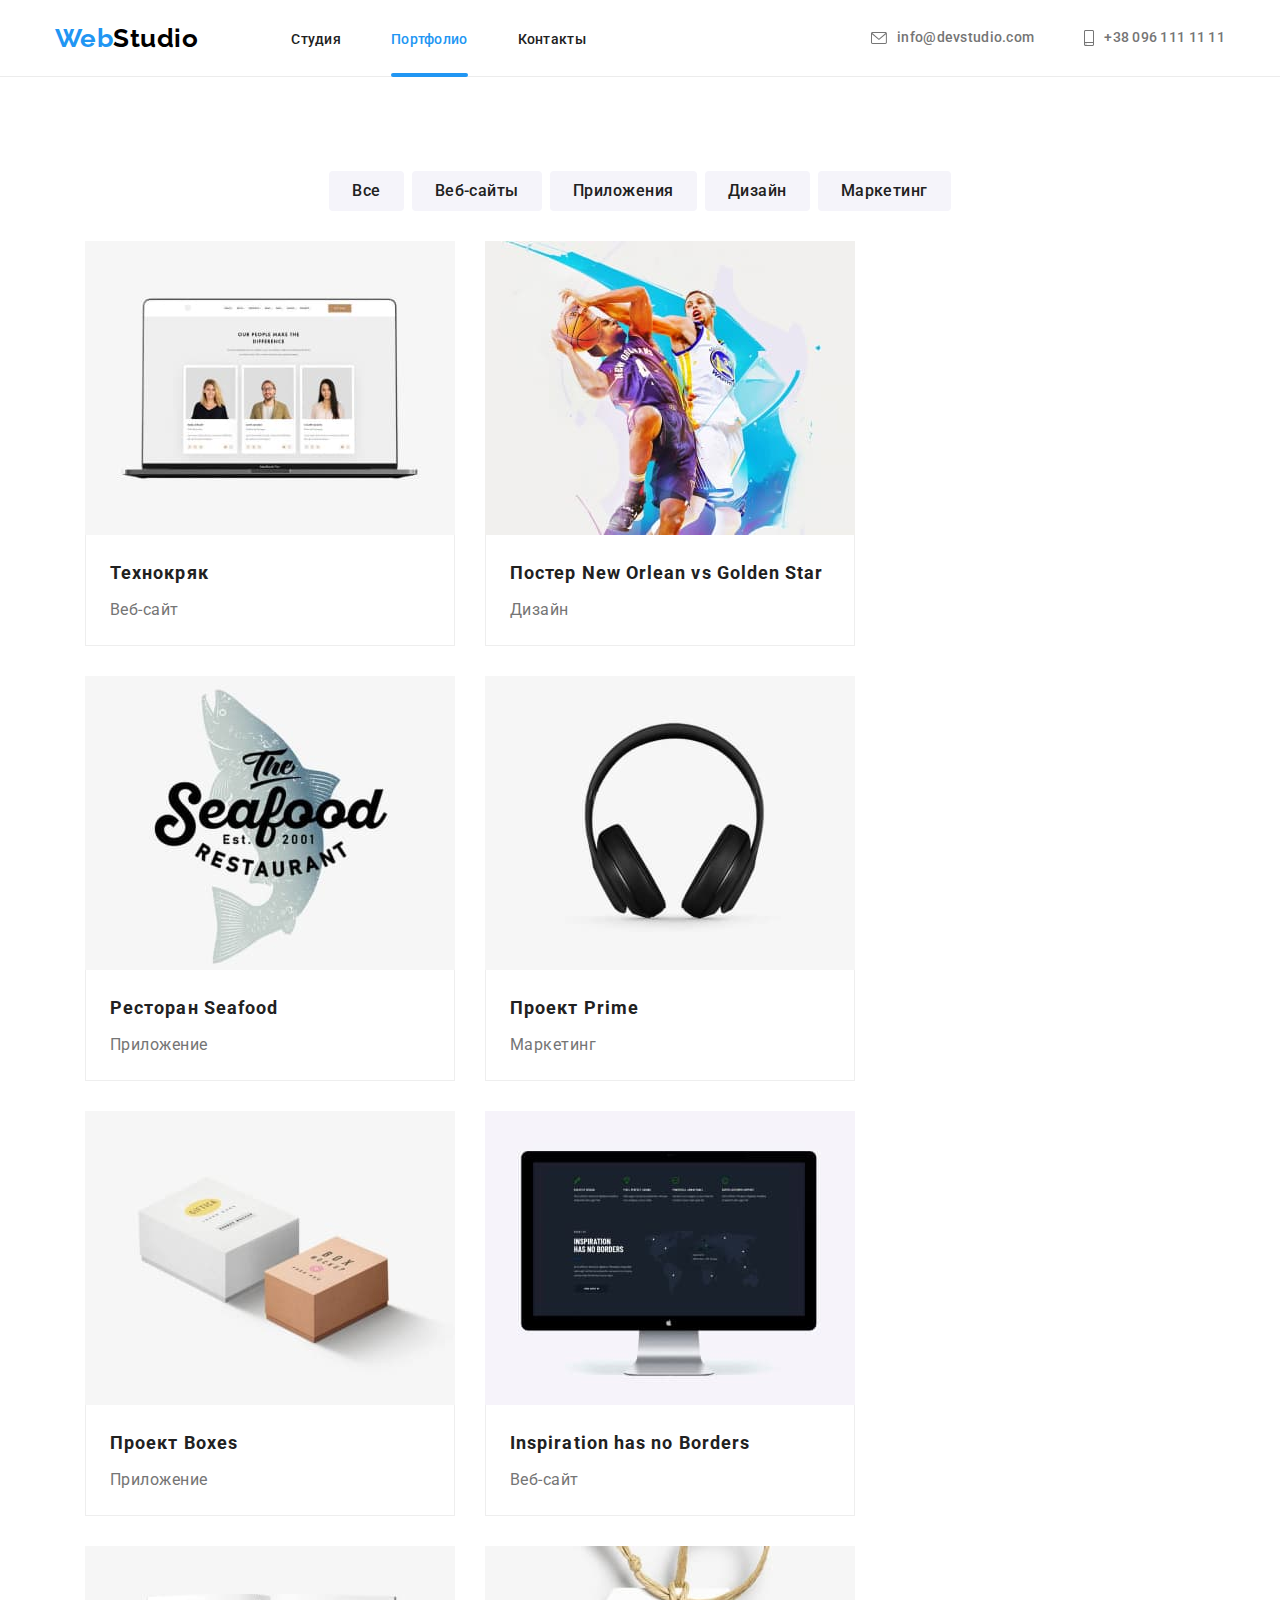
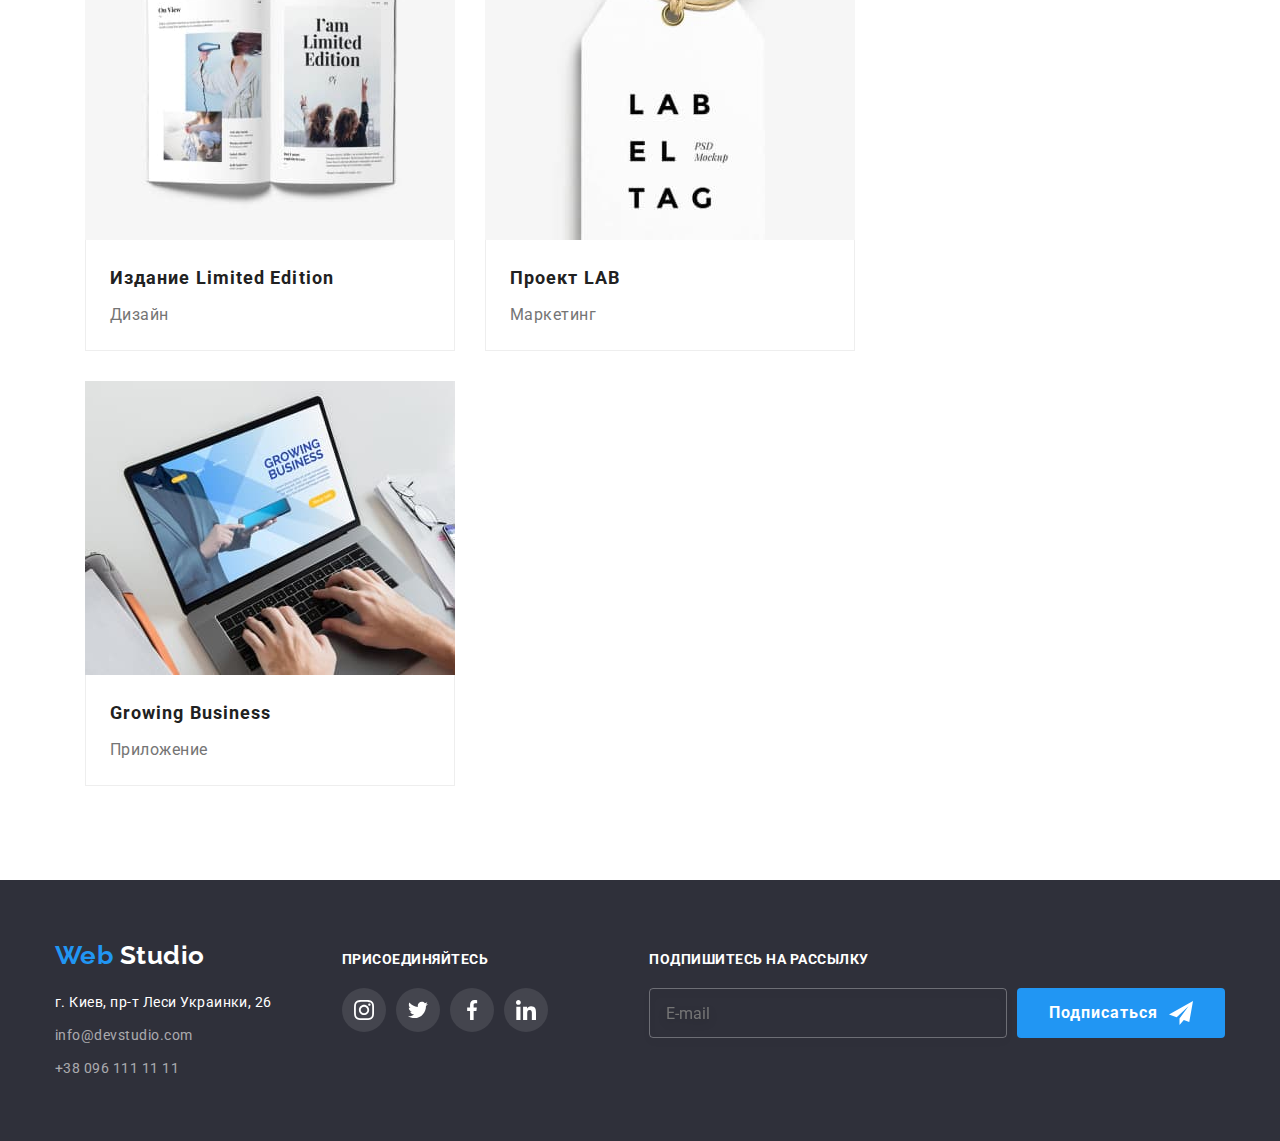
==== portfolio.html @ 96d23088 "sass hero header" ====
<!DOCTYPE html>
<html lang="ru">
  <head>
    <meta charset="UTF-8" />
    <meta http-equiv="X-UA-Compatible" content="IE=edge" />
    <meta name="viewport" content="width=device-width, initial-scale=1.0" />
    <title>Портфолио</title>
    <link rel="preconnect" href="https://fonts.googleapis.com" />
    <link rel="preconnect" href="https://fonts.gstatic.com" crossorigin />
    <link
      href="https://fonts.googleapis.com/css2?family=Raleway:wght@700&family=Roboto:wght@400;500;700;900&display=swap"
      rel="stylesheet"
    />
    <link
      rel="stylesheet"
      href="https://cdnjs.cloudflare.com/ajax/libs/modern-normalize/1.1.0/modern-normalize.min.css"
    />
    <link rel="stylesheet" href="./css/styles.css" />
    <link rel="stylesheet" href="./css/main.min.css" />
  </head>
  <body>
    <header class="top-side">
      <div class="container header">
        <nav class="nav header">
          <a href="./index.html" class="logo-up link">
            <span class="logo-ingredient">Web</span>
            Studio
          </a>
          <ul class="site-nav list">
            <li class="item">
              <a href="./index.html" class="link"> Студия </a>
            </li>
            <li class="item general">
              <a href="./portfolio.html" class="link current"> Портфолио </a>
            </li>
            <li class="item">
              <a href="" class="link"> Контакты </a>
            </li>
          </ul>
        </nav>

        <ul class="contact-up list">
          <li class="item">
            <a href="mailto:test@mail.ua" class="link">
              <svg class="contact-up-icon" width="16px" height="12px">
                <use href="./images/symbol.svg#icon-mail"></use>
              </svg>
              info@devstudio.com
            </a>
          </li>
          <li class="item">
            <a href="tel:+380961111111" class="link">
              <svg class="contact-up-icon" width="10px" height="16px">
                <use href="./images/symbol.svg#icon-smartphone"></use>
              </svg>
              +38 096 111 11 11
            </a>
          </li>
        </ul>
      </div>
    </header>
    <main>
      <section class="section">
        <div class="container">
          <h1 class="section-title visually-hidden">галерея работ</h1>
          <ul class="section-button list">
            <li class="item">
              <button type="button" class="basic-button">Все</button>
            </li>
            <li class="item">
              <button type="button" class="basic-button">Веб-сайты</button>
            </li>
            <li class="item">
              <button type="button" class="basic-button">Приложения</button>
            </li>
            <li class="item">
              <button type="button" class="basic-button">Дизайн</button>
            </li>
            <li class="item">
              <button type="button" class="basic-button">Маркетинг</button>
            </li>
          </ul>

          <ul class="gallery list">
            <li class="item">
              <a href="" class="foto link">
                <div class="gallery-thum">
                  <img src="./images/img1p.jpg" alt="ноутбук" width="370" height="294" />
                  <p class="gallery-par">
                    Ресурс предлагает комплексные предложения с разным уровнем функционала и
                    сервисов. Все это позволит посетителю получить исчерпывающие сведения о компании
                    или частном лице.
                  </p>
                </div>
                <div class="gallery-content">
                  <h3 class="gallery-heading">Технокряк</h3>
                  <p class="gallery-text">Веб-сайт</p>
                </div>
              </a>
            </li>
            <li class="item">
              <a href="" class="foto link">
                <div class="gallery-thum">
                  <img src="./images/img2p.jpg" alt="баскетбол" width="370" height="294" />
                  <p class="gallery-par">
                    Ресурс предлагает комплексные предложения с разным уровнем функционала и
                    сервисов. Все это позволит посетителю получить исчерпывающие сведения о компании
                    или частном лице.
                  </p>
                </div>
                <div class="gallery-content">
                  <h3 class="gallery-heading">Постер New Orlean vs Golden Star</h3>
                  <p class="gallery-text">Дизайн</p>
                </div>
              </a>
            </li>
            <li class="item">
              <a href="" class="foto link">
                <div class="gallery-thum">
                  <img
                    src="./images/img3p.jpg"
                    alt="постер ресторан Seafood"
                    width="370"
                    height="294"
                  />
                  <p class="gallery-par">
                    Ресурс предлагает комплексные предложения с разным уровнем функционала и
                    сервисов. Все это позволит посетителю получить исчерпывающие сведения о компании
                    или частном лице.
                  </p>
                </div>
                <div class="gallery-content">
                  <h3 class="gallery-heading">Ресторан Seafood</h3>
                  <p class="gallery-text">Приложение</p>
                </div>
              </a>
            </li>
            <li class="item">
              <a href="" class="foto link">
                <div class="gallery-thum">
                  <img src="./images/img4p.jpg" alt="наушники" width="370" height="294" />
                  <p class="gallery-par">
                    Ресурс предлагает комплексные предложения с разным уровнем функционала и
                    сервисов. Все это позволит посетителю получить исчерпывающие сведения о компании
                    или частном лице.
                  </p>
                </div>
                <div class="gallery-content">
                  <h3 class="gallery-heading">Проект Prime</h3>
                  <p class="gallery-text">Маркетинг</p>
                </div>
              </a>
            </li>
            <li class="item">
              <a href="" class="foto link">
                <div class="gallery-thum">
                  <img src="./images/img5p.jpg" alt="коробки" width="370" height="294" />
                  <p class="gallery-par">
                    Ресурс предлагает комплексные предложения с разным уровнем функционала и
                    сервисов. Все это позволит посетителю получить исчерпывающие сведения о компании
                    или частном лице.
                  </p>
                </div>
                <div class="gallery-content">
                  <h3 class="gallery-heading">Проект Boxes</h3>
                  <p class="gallery-text">Приложение</p>
                </div>
              </a>
            </li>
            <li class="item">
              <a href="" class="foto link">
                <div class="gallery-thum">
                  <img src="./images/img6p.jpg" alt="монитор" width="370" height="294" />
                  <p class="gallery-par">
                    Ресурс предлагает комплексные предложения с разным уровнем функционала и
                    сервисов. Все это позволит посетителю получить исчерпывающие сведения о компании
                    или частном лице.
                  </p>
                </div>
                <div class="gallery-content">
                  <h3 class="gallery-heading">Inspiration has no Borders</h3>
                  <p class="gallery-text">Веб-сайт</p>
                </div>
              </a>
            </li>
            <li class="item">
              <a href="" class="foto link">
                <div class="gallery-thum">
                  <img src="./images/img7p.jpg" alt="книга" width="370" height="294" />
                  <p class="gallery-par">
                    Ресурс предлагает комплексные предложения с разным уровнем функционала и
                    сервисов. Все это позволит посетителю получить исчерпывающие сведения о компании
                    или частном лице.
                  </p>
                </div>
                <div class="gallery-content">
                  <h3 class="gallery-heading">Издание Limited Edition</h3>
                  <p class="gallery-text">Дизайн</p>
                </div>
              </a>
            </li>
            <li class="item">
              <a href="" class="foto link">
                <div class="gallery-thum">
                  <img src="./images/img8p.jpg" alt="бирка" width="370" height="294" />
                  <p class="gallery-par">
                    Ресурс предлагает комплексные предложения с разным уровнем функционала и
                    сервисов. Все это позволит посетителю получить исчерпывающие сведения о компании
                    или частном лице.
                  </p>
                </div>

                <div class="gallery-content">
                  <h3 class="gallery-heading">Проект LAB</h3>
                  <p class="gallery-text">Маркетинг</p>
                </div>
              </a>
            </li>

            <li class="item">
              <a href="" class="foto link">
                <div class="gallery-thum">
                  <img src="./images/img9p.jpg" alt="работа на ноутбуке" width="370" height="294" />
                  <p class="gallery-par">
                    Ресурс предлагает комплексные предложения с разным уровнем функционала и
                    сервисов. Все это позволит посетителю получить исчерпывающие сведения о компании
                    или частном лице.
                  </p>
                </div>

                <div class="gallery-content">
                  <h3 class="gallery-heading">Growing Business</h3>
                  <p class="gallery-text">Приложение</p>
                </div>
              </a>
            </li>
          </ul>
        </div>
      </section>
    </main>
    <footer class="aside">
      <div class="container">
        <div>
          <a href="./index.html" class="logo-down link">
            <span class="logo-ingredient">Web</span>
            Studio
          </a>
          <address class="aside-contact">
            <p>г. Киев, пр-т Леси Украинки, 26</p>
            <ul class="contact-down list">
              <li class="item">
                <a href="mailto:test@mail.ua" class="link"> info@devstudio.com </a>
              </li>
              <li class="item">
                <a href="tel:+380961111111" class="link"> +38 096 111 11 11 </a>
              </li>
            </ul>
          </address>
        </div>
        <div class="aside-soc">
          <p class="aside-par">присоединяйтесь</p>
          <ul class="social list">
            <li class="item">
              <a href="" class="team-social-link link">
                <svg class="team-social-icon" width="20px" height="20px">
                  <use href="./images/symbol.svg#icon-instagram1"></use>
                </svg>
              </a>
            </li>
            <li class="item">
              <a href="" class="team-social-link link">
                <svg class="team-social-icon" width="20px" height="20px">
                  <use href="./images/symbol.svg#icon-twitter2"></use>
                </svg>
              </a>
            </li>
            <li class="item">
              <a href="" class="team-social-link link">
                <svg class="team-social-icon" width="20px" height="20px">
                  <use href="./images/symbol.svg#icon-facebook3"></use>
                </svg>
              </a>
            </li>
            <li class="item">
              <a href="" class="team-social-link link">
                <svg class="team-social-icon" width="20px" height="20px">
                  <use href="./images/symbol.svg#icon-linkedin4"></use>
                </svg>
              </a>
            </li>
          </ul>
        </div>
        <div class="aside-subscription">
          <p class="aside-par">подпишитесь на рассылку</p>
          <form class="aside-form">
            <input
              class="aside-form-mail"
              type="email"
              name="mail"
              autocomplete="on"
              placeholder="E-mail"
            />
            <button class="hero-button" type="submit">Подписаться</button>
          </form>
        </div>
      </div>
    </footer>
  </body>
</html>
---- css/styles.css ----
/* .gallery .link {
  text-decoration: none;
  list-style: none;
} */

.visually-hidden {
  position: absolute;
  width: 1px;
  height: 1px;
  margin: -1px;
  border: 0;
  padding: 0;

  white-space: nowrap;
  clip-path: inset(100%);
  clip: rect(0 0 0 0);
  overflow: hidden;
}

/* heder */

/* hero { */

/* button */
.hero-button {
  border: 1px solid transparent;
  border-radius: 4px;
  padding: 10px 32px;
  min-width: 200px;

  color: var(--primary-white-color);
  background-color: var(--accent-color);

  font-weight: 700;
  line-height: 1.87;
  text-align: center;
  letter-spacing: 0.06em;

  cursor: pointer;

  transition-property: background-color;
  transition-duration: 250ms;
  transition-timing-function: cubic-bezier(0.4, 0, 0.2, 1);
}

.hero-button:hover,
.hero-button:focus {
  background-color: var(--accent-hover-color);
}

/* section */
.section {
  padding-top: 94px;
  padding-bottom: 94px;
}

.section-title {
  margin-bottom: 50px;
  font-size: 36px;
  line-height: 1.17;
  text-align: center;
  color: var(--secondery-text-color);
}

/* features */

.feature-list .title {
  margin-bottom: 10px;
  font-size: 14px;
  line-height: 1.14;
  text-transform: uppercase;
  color: var(--secondery-text-color);
}
.feature-list {
  display: flex;
  font-size: 14px;
  line-height: 1.7;
}
.feature-list > .item {
  min-width: 270px;
  flex-basis: calc(100% / 4 - 30px);
}

.feature-list .item + .item {
  margin-left: 30px;
}

.feature-list > .item::before {
  display: block;
  content: '';
  height: 120px;
  margin-bottom: 30px;
  background-size: 70px;
  background-repeat: no-repeat;
  background-position: center;

  background-color: var(--accent-button-color);
  border-radius: 4px;
}

.feature-list > .item:nth-child(1)::before {
  background-image: url(../images/sat.svg);
}

.feature-list > .item:nth-child(2)::before {
  background-image: url(../images/time.svg);
}

.feature-list > .item:nth-child(3)::before {
  background-image: url(../images/diagram3.svg);
}

.feature-list > .item:nth-child(4)::before {
  background-image: url(../images/astronaut4.svg);
}

/* Work */
.section.work {
  padding-top: 0;
}

.work-list.list {
  display: flex;
}

.work-list .par {
  display: flex;
  align-items: center;
  justify-content: center;
  position: absolute;
  bottom: 0px;
  color: var(--primary-white-color);
  width: 100%;
  height: 70px;
  font-style: normal;
  font-weight: 700;
  font-size: 14px;
  line-height: 1.14;
  text-transform: uppercase;
  background: rgba(47, 48, 58, 0.8);
}

.work-list .item {
  flex-basis: calc(100% / 3 - 30px);
  position: relative;
}

.work-list .item + .item {
  margin-left: 30px;
}
/* team */

.team {
  background-color: var(--accent-button-color);
}

.team-list .title {
  margin-bottom: 10px;
  font-size: 16px;
  font-weight: 500;
  line-height: 1.19;
  text-align: center;
  color: var(--secondery-text-color);
}
.team-list {
  display: flex;
  line-height: 1.19;
  text-align: center;
}

.team-list > .item {
  flex-basis: calc(100% / 4 - 30px);
  box-shadow: 0px 1px 3px rgba(0, 0, 0, 0.12), 0px 1px 1px rgba(0, 0, 0, 0.14),
    0px 2px 1px rgba(0, 0, 0, 0.2);
  border-radius: 0px 0px 4px 4px;
}

.team-list > .item + .item {
  margin-left: 30px;
}

.paragraph {
  margin-bottom: 16px;
}

/* socisl network buttons */

.social {
  display: flex;
  justify-content: center;
  gap: 10px;
}

.social .link {
  width: 44px;
  height: 44px;
  border-radius: 50%;
  display: flex;
  align-items: center;
  justify-content: center;
  color: #afb1b8;
  transition-property: color, background-color;
  transition-duration: 250ms;
  transition-timing-function: cubic-bezier(0.4, 0, 0.2, 1);
}
.team-social-icon {
  fill: currentColor;
}

.team-social-link:hover,
.team-social-link:focus {
  background-color: var(--accent-color);
  color: var(--primary-white-color);
}

.team-content {
  padding: 30px 0px;
  border-radius: 0px 0px 4px 4px;

  background-color: var(--primary-white-color);
}
/* clients */
.clients-list {
  display: flex;
  gap: 30px;
  align-items: center;
}

.clients-link {
  display: flex;
  align-items: center;
  justify-content: center;
  color: #afb1b8;

  width: 170px;
  height: 92px;
  border: 1px solid #afb1b8;
  border-radius: 4px;
  transition-property: border, color;
  transition-duration: 250ms;
  transition-timing-function: cubic-bezier(0.4, 0, 0.2, 1);
}

.clients-link > .link-icon {
  fill: currentColor;
}

.clients-link:hover,
.clients-link:focus {
  color: #2196f3;
  border: 1px solid var(--accent-color);
}

/* footer */

.aside {
  padding-top: 60px;
  padding-bottom: 60px;
  background-color: var(--primary-background-color);
  color: var(--primary-white-color);
}

.logo-down {
  font-family: 'Raleway', sans-serif;
  font-weight: 700;
  font-size: 26px;
  line-height: 1.19;
  color: var(--primary-white-color);
}

.aside-contact {
  margin-top: 20px;
  font-size: 14px;
  line-height: 1.71;
  font-style: normal;
}

.aside > .container {
  display: flex;
  align-items: baseline;
}

.aside-soc {
  margin-left: 70px;
}
.aside-par {
  margin-bottom: 20px;
  font-style: normal;
  font-weight: 700;
  font-size: 14px;
  line-height: 1.14;
  text-transform: uppercase;
}

.aside-subscription {
  margin-left: auto;
}
.aside-form {
  display: flex;
}

.aside-form-mail {
  width: 358px;
  height: 50px;
  border: 1px solid rgba(255, 255, 255, 0.3);
  filter: drop-shadow(0px 4px 4px rgba(0, 0, 0, 0.15));
  border-radius: 4px;
  background-color: transparent;
  padding-left: 16px;
  color: rgba(255, 255, 255, 0.6);
}

.aside-subscription .hero-button {
  display: flex;
  align-items: center;
  margin-left: 10px;
  border: 0px;
}

.aside-subscription .hero-button::after {
  justify-content: center;
  content: '';
  width: 24px;
  height: 24px;
  margin-left: 11px;

  background-image: url('../images/icon-send.svg');
  background-size: contain;
}

.aside .team-social-link {
  background-color: rgba(255, 255, 255, 0.1);
  color: var(--primary-white-color);
  transition-property: background-color;
  transition-duration: 250ms;
  transition-timing-function: cubic-bezier(0.4, 0, 0.2, 1);
}
.team-social-icon {
  fill: currentColor;
}

.team-social-link:hover,
.team-social-link:focus {
  background-color: var(--accent-color);
}

.contact-down .link {
  color: var(--third-text-color);
  transition-property: color;
  transition-duration: 250ms;
  transition-timing-function: cubic-bezier(0.4, 0, 0.2, 1);
}
.contact-down .link:hover,
.contact-down .link:focus {
  color: var(--accent-color);
}
.contact-down.list {
  margin-top: 9px;
}
.contact-down > .item:first-child {
  margin-bottom: 9px;
}
/* portfolio main button */

.basic-button {
  border: 1px solid transparent;
  border-radius: 4px;
  padding: 6px 22px;

  font-weight: 500;
  line-height: 1.63;
  text-align: center;
  letter-spacing: 0.03em;
  font-family: inherit;
  cursor: pointer;
  color: var(--secondery-text-color);
  background-color: var(--accent-button-color);
  transition-property: background-color, color, box-shadow;
  transition-duration: 250ms;
  transition-timing-function: cubic-bezier(0.4, 0, 0.2, 1);
}

.basic-button:hover,
.basic-button:focus {
  color: var(--primary-white-color);
  background-color: var(--accent-color);
  box-shadow: 0px 3px 1px rgba(0, 0, 0, 0.1), 0px 1px 2px rgba(0, 0, 0, 0.08),
    0px 2px 2px rgba(0, 0, 0, 0.12);
}

.section-button {
  display: flex;
  justify-content: center;
  margin-bottom: 50px;
}

.section-button .item + .item {
  margin-left: 8px;
}

/* gallery */
.gallery {
  display: flex;
  flex-wrap: wrap;

  margin-left: -30px;
  margin-top: -30px;
}

.gallery > .item {
  flex-basis: calc(100% / 3 - 30px);
  margin-left: 30px;
  margin-top: 30px;
}

.gallery-thum {
  position: relative;
  overflow: hidden;
}

.gallery-par {
  position: absolute;
  width: 100%;
  height: 100%;
  padding: 63px 24px;

  font-weight: 400;
  font-size: 18px;
  line-height: 1.56;
  color: var(--primary-white-color);
  background-color: rgba(33, 150, 243, 0.9);

  transform: translateY(0);
  transition-duration: 250ms;
  transition-timing-function: cubic-bezier(0.4, 0, 0.2, 1);
  overflow: auto;
}

.gallery .item:hover .gallery-par,
.gallery .item:focus .gallery-par {
  transform: translateY(-100%);
}

.foto {
  display: block;
  line-height: 1.88;
  color: var(--primary-text-color);

  transition-property: box-shadow;
  transition-duration: 250ms;
  transition-timing-function: cubic-bezier(0.4, 0, 0.2, 1);
}

.foto:hover,
.foto:focus {
  box-shadow: 0px 1px 1px rgba(0, 0, 0, 0.12), 0px 4px 4px rgba(0, 0, 0, 0.06),
    1px 4px 6px rgba(0, 0, 0, 0.16);
}

.gallery .header {
  font-size: 18px;
  line-height: 2;
  letter-spacing: 0.06em;
  color: var(--secondery-text-color);
}

.gallery-heading {
  margin-bottom: 4px;
  font-size: 18px;
  line-height: 2;
  letter-spacing: 0.06em;
  color: var(--secondery-text-color);
}
.gallery-content {
  padding: 20px 24px;
  border-left: 1px solid #eeeeee;
  border-right: 1px solid #eeeeee;
  border-bottom: 1px solid #eeeeee;
}

/* модальное окно */
.backdrop {
  position: fixed;
  top: 0;
  left: 0;
  width: 100%;
  height: 100%;
  background: rgba(0, 0, 0, 0.2);

  opacity: 1;
  transition: opacity 300ms cubic-bezier(0.4, 0, 0.2, 1),
    visibility 300ms cubic-bezier(0.4, 0, 0.2, 1);
}

.backdrop.is-hidden {
  visibility: hidden;
  opacity: 0;
  pointer-events: none;
}
.backdrop.is-hidden .modal {
  transform: translate(-50%, -50%) scale(0.1);
}

.modal {
  width: 528px;
  min-height: 581px;
  background-color: #ffffff;
  border-radius: 4px;
  box-shadow: 0px 1px 3px rgba(0, 0, 0, 0.12), 0px 1px 1px rgba(0, 0, 0, 0.14),
    0px 2px 1px rgba(0, 0, 0, 0.2);

  position: absolute;
  top: 50%;
  left: 50%;

  padding: 40px;

  transform: translate(-50%, -50%) scale(1);
  transition: transform 300ms cubic-bezier(0.4, 0, 0.2, 1);
}

.modal-btn {
  position: absolute;
  right: 10px;
  top: 10px;

  display: flex;
  align-items: center;
  justify-content: center;
  width: 30px;
  height: 30px;
  border-radius: 50%;
  background-color: #ffffff;
  border: 1px solid rgba(0, 0, 0, 0.1);
  cursor: pointer;
  outline: transparent;
}

.modal-icon {
  transition: fill 250ms cubic-bezier(0.4, 0, 0.2, 1);
}

.modal-btn:focus .modal-icon,
.modal-btn:hover .modal-icon {
  fill: var(--accent-color);
}

.speaker-form-par {
  display: flex;
  justify-content: center;
  margin-bottom: 12px;

  font-weight: 700;
  font-size: 20px;
  line-height: 1.15;

  color: #212121;
}
/* 
.speaker-form .item {
  display: flex;
  flex-direction: column;

  margin-bottom: 28px;
} */
.spacer-box-input {
  width: 100%;
  height: 40px;
  padding-left: 40px;

  outline: transparent;

  border: 1px solid rgba(33, 33, 33, 0.2);
  border-radius: 4px;
  transition: border-color 250ms cubic-bezier(0.4, 0, 0.2, 1);
}

.spacer-box-input:focus {
  border-color: var(--accent-color);
}

.spacer-box-input:focus + .speacer-box-icon {
  fill: var(--accent-color);
}

.speacer-box {
  position: relative;
}

.speaker-modal {
  margin-bottom: 10px;
}
.speaker-modal-comment {
  margin-bottom: 20px;
}

.speacer-box-icon {
  position: absolute;
  left: 12px;
  top: 50%;
  transform: translateY(-50%);
  transition: fill 250ms cubic-bezier(0.4, 0, 0.2, 1);
}

.label {
  margin-bottom: 4px;
  font-size: 12px;
  line-height: 1.17;
  letter-spacing: 0.01em;
  display: block;

  color: #757575;
}

.comment-label::placeholder {
  font-size: 14px;
  line-height: 1.14;
  letter-spacing: 0.01em;

  color: rgba(117, 117, 117, 0.5);
}

.comment-label {
  padding: 12px 16px;
  width: 100%;
  height: 120px;
  resize: none;

  border: 1px solid rgba(33, 33, 33, 0.2);
  border-radius: 4px;
  outline: transparent;
  transition: border-color 250ms cubic-bezier(0.4, 0, 0.2, 1);
}

.comment-label:focus {
  border-color: var(--accent-color);
}

.form-check {
  margin-bottom: 30px;
  text-align: center;

  font-size: 14px;
  line-height: 1.71px;
}
.speaker-form .hero-button {
  display: block;
  margin-left: auto;
  margin-right: auto;

  box-shadow: 0px 1px 3px rgba(0, 0, 0, 0.12), 0px 1px 1px rgba(0, 0, 0, 0.14),
    0px 2px 1px rgba(0, 0, 0, 0.2);
}

/* check */
.check-input {
  appearance: none;
  position: absolute;
}
.check-icon {
  display: inline-block;
  vertical-align: middle;
  width: 16px;
  height: 15px;
  border: 2px solid var(--secondery-text-color);
  border-radius: 4px;
  transition-property: background-color, background-image, border-color, color, outline-color;
  transition-duration: 250ms;
  transition-timing-function: cubic-bezier(0.4, 0, 0.2, 1);
}

/* при чек підставлює іконку  */
.check-input:checked + .check-icon {
  background-color: var(--accent-color);
  border: transparent;
  background-image: url(../images/icon-check.svg);
  background-size: contain;
  background-origin: border-box;
}

/* змунює колір рамки чек при фокусі */
.check-input:focus + .check-icon {
  border-color: var(--accent-color);
}

/* змінює колір тексту условия договора */
.check-link {
  color: var(--accent-color);
  outline-color: transparent;
  transition: outline-color 250ms cubic-bezier(0.4, 0, 0.2, 1);
}

/* змінює колір рамки навколо условия договора */
.check-link:focus {
  outline-color: var(--accent-color);
}
---- css/main.min.css ----
:root{--primary-text-color: #757575;--secondery-text-color: #212121;--third-text-color: rgba(255, 255, 255, 0.6);--logo-color: #000000;--accent-color: #2196f3;--accent-hover-color: #188ce8;--accent-button-color: #f5f4fa;--primary-white-color: #ffffff;--primary-background-color: #2f303a}h1,h2,h3,h4,h5,h6{margin-top:0}p{margin-top:0;margin-bottom:0}img{display:block}body{margin:0;letter-spacing:.03em;background-color:var(--primary-white-color);color:var(--primary-text-color);font-family:"Roboto",sans-serif}.list{list-style:none;padding:0;margin:0}.link{text-decoration:none}.container{margin-left:auto;margin-right:auto;width:1200px;padding-left:15px;padding-right:15px}.top-side{border-bottom:1px solid #ececec}.header{display:flex;align-items:center}.logo-up{display:inherit;font-family:"Raleway",sans-serif;font-weight:700;font-size:26px;line-height:1.19;color:var(--logo-color)}.logo-ingredient{color:var(--accent-color)}.site-nav{display:flex;margin-left:93px}.site-nav .item+.item{margin-left:50px}.general::after{content:"";display:block;position:absolute;width:100%;height:4px;background-color:var(--accent-color);border-radius:2px;bottom:-1px}.general{position:relative}.site-nav .link{display:block;padding-top:32px;padding-bottom:28px;color:var(--secondery-text-color);font-weight:500;font-size:14px;line-height:1.14;letter-spacing:.02em;transition-property:color;transition-duration:250ms;transition-timing-function:cubic-bezier(0.4, 0, 0.2, 1)}.site-nav .link:hover,.site-nav .link:focus{color:var(--accent-color)}.site-nav .link.current{color:var(--accent-color)}.contact-up{display:flex;margin-left:auto}.contact-up .item+.item{margin-left:50px}.contact-up .link{display:flex;font-weight:500;font-size:14px;line-height:1.14;letter-spacing:.02em;color:var(--primary-text-color);align-items:center;transition-property:color;transition-duration:250ms;transition-timing-function:cubic-bezier(0.4, 0, 0.2, 1)}.contact-up .link:hover,.contact-up .link:focus{color:var(--accent-color)}.contact-up-icon{margin-right:10px;fill:currentColor}.hero{max-width:1600px;height:600px;margin-left:auto;margin-right:auto;background-image:linear-gradient(to right, rgba(47, 48, 58, 0.4), rgba(47, 48, 58, 0.4)),url(../images/imghero.jpg);background-repeat:no-repeat;background-position:center;background-size:cover;padding-top:200px;padding-bottom:200px;background-color:var(--primary-background-color)}.hero>.container{text-align:center}.hero-title{font-weight:900;font-size:44px;line-height:1.39;letter-spacing:.06em;text-transform:uppercase;color:var(--primary-white-color)}/*# sourceMappingURL=main.min.css.map */
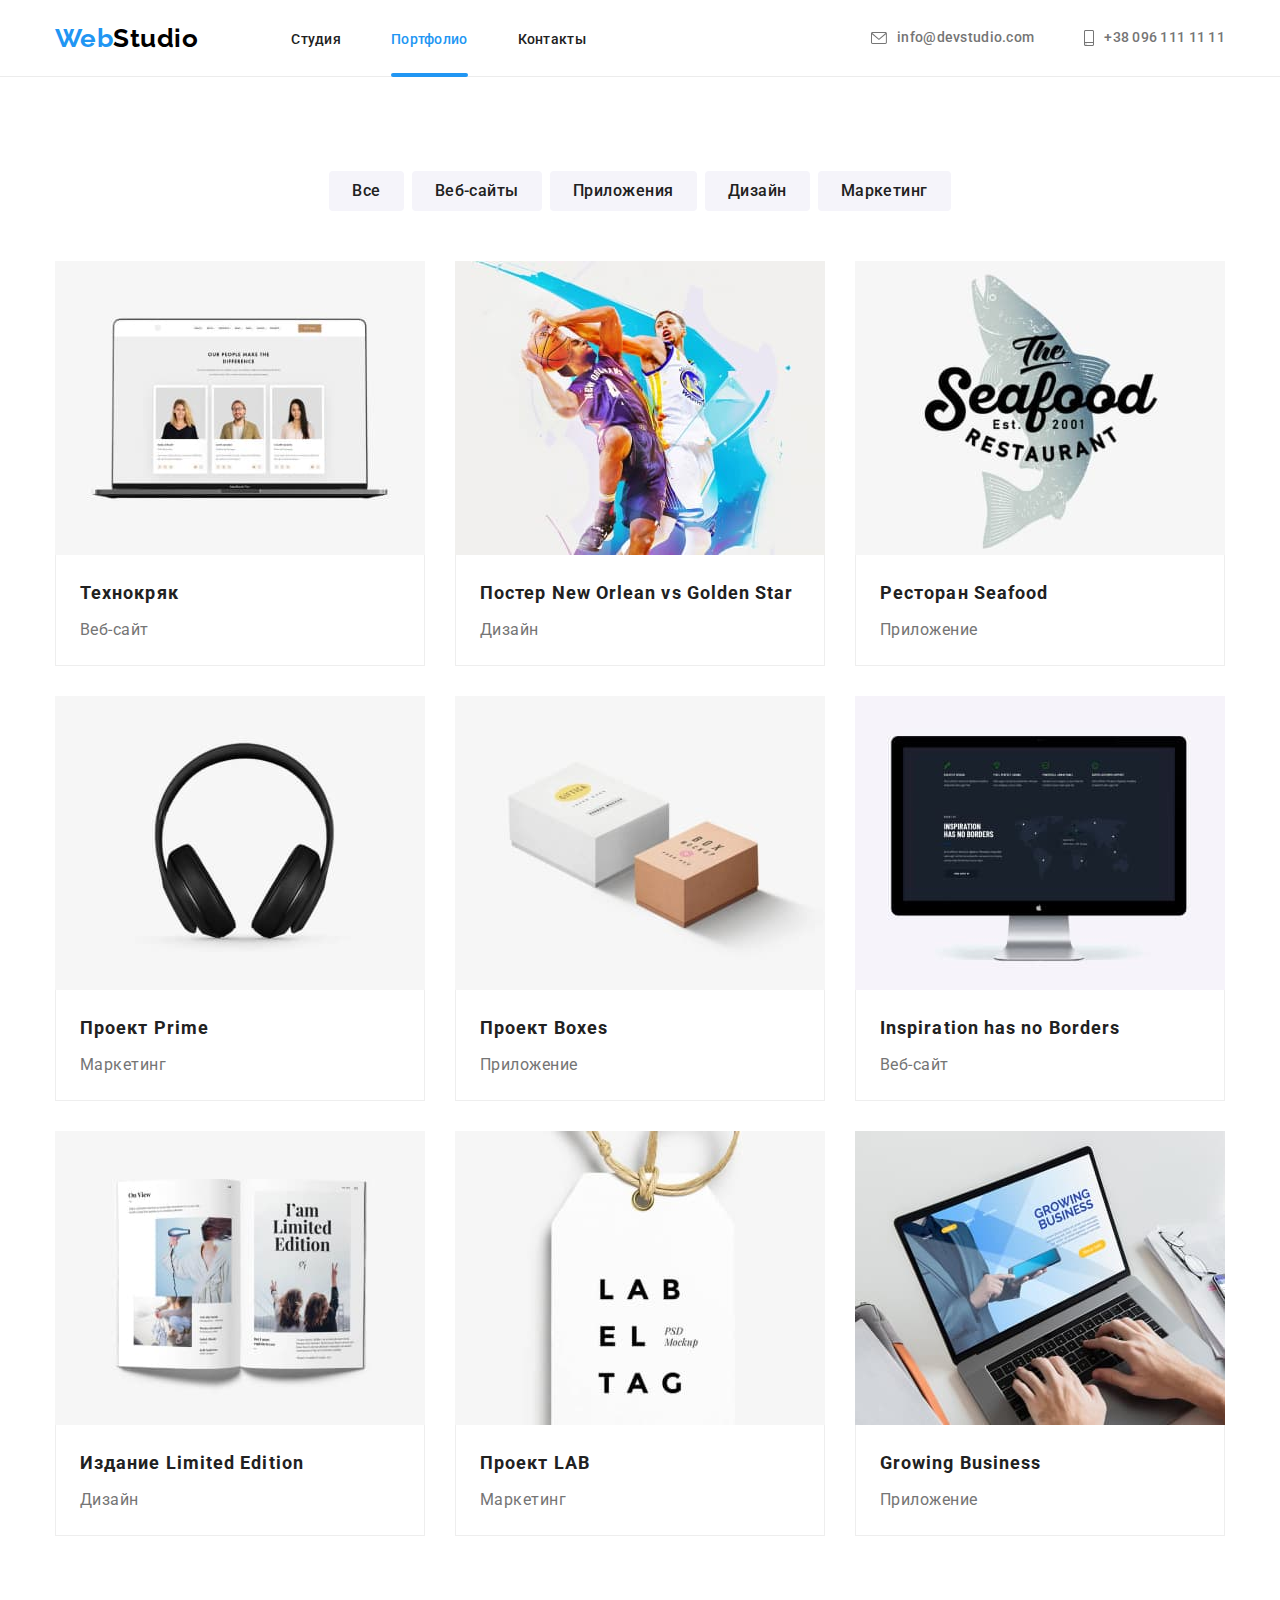
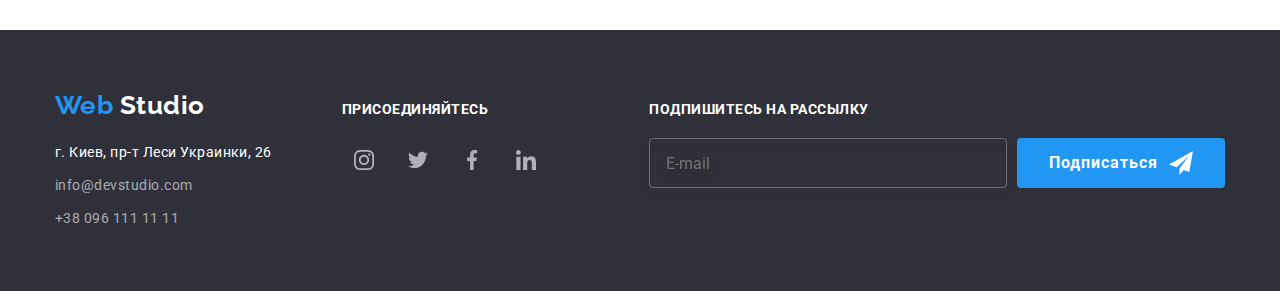
==== commit 70ad1119: "11" ====
--- a/portfolio.html
+++ b/portfolio.html
@@ -15,7 +15,7 @@
       rel="stylesheet"
       href="https://cdnjs.cloudflare.com/ajax/libs/modern-normalize/1.1.0/modern-normalize.min.css"
     />
-    <link rel="stylesheet" href="./css/styles.css" />
+
     <link rel="stylesheet" href="./css/main.min.css" />
   </head>
   <body>
--- a/css/main.min.css
+++ b/css/main.min.css
@@ -1 +1 @@
-:root{--primary-text-color: #757575;--secondery-text-color: #212121;--third-text-color: rgba(255, 255, 255, 0.6);--logo-color: #000000;--accent-color: #2196f3;--accent-hover-color: #188ce8;--accent-button-color: #f5f4fa;--primary-white-color: #ffffff;--primary-background-color: #2f303a}h1,h2,h3,h4,h5,h6{margin-top:0}p{margin-top:0;margin-bottom:0}img{display:block}body{margin:0;letter-spacing:.03em;background-color:var(--primary-white-color);color:var(--primary-text-color);font-family:"Roboto",sans-serif}.list{list-style:none;padding:0;margin:0}.link{text-decoration:none}.container{margin-left:auto;margin-right:auto;width:1200px;padding-left:15px;padding-right:15px}.top-side{border-bottom:1px solid #ececec}.header{display:flex;align-items:center}.logo-up{display:inherit;font-family:"Raleway",sans-serif;font-weight:700;font-size:26px;line-height:1.19;color:var(--logo-color)}.logo-ingredient{color:var(--accent-color)}.site-nav{display:flex;margin-left:93px}.site-nav .item+.item{margin-left:50px}.general::after{content:"";display:block;position:absolute;width:100%;height:4px;background-color:var(--accent-color);border-radius:2px;bottom:-1px}.general{position:relative}.site-nav .link{display:block;padding-top:32px;padding-bottom:28px;color:var(--secondery-text-color);font-weight:500;font-size:14px;line-height:1.14;letter-spacing:.02em;transition-property:color;transition-duration:250ms;transition-timing-function:cubic-bezier(0.4, 0, 0.2, 1)}.site-nav .link:hover,.site-nav .link:focus{color:var(--accent-color)}.site-nav .link.current{color:var(--accent-color)}.contact-up{display:flex;margin-left:auto}.contact-up .item+.item{margin-left:50px}.contact-up .link{display:flex;font-weight:500;font-size:14px;line-height:1.14;letter-spacing:.02em;color:var(--primary-text-color);align-items:center;transition-property:color;transition-duration:250ms;transition-timing-function:cubic-bezier(0.4, 0, 0.2, 1)}.contact-up .link:hover,.contact-up .link:focus{color:var(--accent-color)}.contact-up-icon{margin-right:10px;fill:currentColor}.hero{max-width:1600px;height:600px;margin-left:auto;margin-right:auto;background-image:linear-gradient(to right, rgba(47, 48, 58, 0.4), rgba(47, 48, 58, 0.4)),url(../images/imghero.jpg);background-repeat:no-repeat;background-position:center;background-size:cover;padding-top:200px;padding-bottom:200px;background-color:var(--primary-background-color)}.hero>.container{text-align:center}.hero-title{font-weight:900;font-size:44px;line-height:1.39;letter-spacing:.06em;text-transform:uppercase;color:var(--primary-white-color)}/*# sourceMappingURL=main.min.css.map */+:root{--primary-text-color: #757575;--secondery-text-color: #212121;--third-text-color: rgba(255, 255, 255, 0.6);--logo-color: #000000;--accent-color: #2196f3;--accent-hover-color: #188ce8;--accent-button-color: #f5f4fa;--primary-white-color: #ffffff;--primary-background-color: #2f303a}h1,h2,h3,h4,h5,h6{margin-top:0}p{margin-top:0;margin-bottom:0}img{display:block}body{margin:0;letter-spacing:.03em;background-color:var(--primary-white-color);color:var(--primary-text-color);font-family:"Roboto",sans-serif}.list{list-style:none;padding:0;margin:0}.link{text-decoration:none}.visually-hidden{position:absolute;width:1px;height:1px;margin:-1px;border:0;padding:0;white-space:nowrap;clip-path:inset(100%);clip:rect(0 0 0 0);overflow:hidden}.container{margin-left:auto;margin-right:auto;width:1200px;padding-left:15px;padding-right:15px}.top-side{border-bottom:1px solid #ececec}.header{display:flex;align-items:center}.logo-up{display:inherit;font-family:"Raleway",sans-serif;font-weight:700;font-size:26px;line-height:1.19;color:var(--logo-color)}.logo-ingredient{color:var(--accent-color)}.site-nav{display:flex;margin-left:93px}.site-nav .item+.item{margin-left:50px}.general::after{content:"";display:block;position:absolute;width:100%;height:4px;background-color:var(--accent-color);border-radius:2px;bottom:-1px}.general{position:relative}.site-nav .link{display:block;padding-top:32px;padding-bottom:28px;color:var(--secondery-text-color);font-weight:500;font-size:14px;line-height:1.14;letter-spacing:.02em;transition-property:color;transition-duration:250ms;transition-timing-function:cubic-bezier(0.4, 0, 0.2, 1)}.site-nav .link:hover,.site-nav .link:focus{color:var(--accent-color)}.site-nav .link.current{color:var(--accent-color)}.contact-up{display:flex;margin-left:auto}.contact-up .item+.item{margin-left:50px}.contact-up .link{display:flex;font-weight:500;font-size:14px;line-height:1.14;letter-spacing:.02em;color:var(--primary-text-color);align-items:center;transition-property:color;transition-duration:250ms;transition-timing-function:cubic-bezier(0.4, 0, 0.2, 1)}.contact-up .link:hover,.contact-up .link:focus{color:var(--accent-color)}.contact-up-icon{margin-right:10px;fill:currentColor}.hero{max-width:1600px;height:600px;margin-left:auto;margin-right:auto;background-image:linear-gradient(to right, rgba(47, 48, 58, 0.4), rgba(47, 48, 58, 0.4)),url(../images/imghero.jpg);background-repeat:no-repeat;background-position:center;background-size:cover;padding-top:200px;padding-bottom:200px;background-color:var(--primary-background-color)}.hero>.container{text-align:center}.hero-title{font-weight:900;font-size:44px;line-height:1.39;letter-spacing:.06em;text-transform:uppercase;color:var(--primary-white-color)}.hero-button{border:1px solid rgba(0,0,0,0);border-radius:4px;padding:10px 32px;min-width:200px;color:var(--primary-white-color);background-color:var(--accent-color);font-weight:700;line-height:1.87;text-align:center;letter-spacing:.06em;cursor:pointer;transition-property:background-color;transition-duration:250ms;transition-timing-function:cubic-bezier(0.4, 0, 0.2, 1)}.hero-button:hover,.hero-button:focus{background-color:var(--accent-hover-color)}.section{padding-top:94px;padding-bottom:94px}.section-title{margin-bottom:50px;font-size:36px;line-height:1.17;text-align:center;color:var(--secondery-text-color)}.feature-list{display:flex;font-size:14px;line-height:1.7}.feature-list .item{min-width:270px;flex-basis:calc(25% - 30px)}.feature-list .item+.item{margin-left:30px}.feature-list .item::before{display:block;content:"";height:120px;margin-bottom:30px;background-size:70px;background-repeat:no-repeat;background-position:center;background-color:var(--accent-button-color);border-radius:4px}.feature-list .title{margin-bottom:10px;font-size:14px;line-height:1.14;text-transform:uppercase;color:var(--secondery-text-color)}.feature-list>.item:nth-child(1)::before{background-image:url(../images/sat.svg)}.feature-list>.item:nth-child(2)::before{background-image:url(../images/time.svg)}.feature-list>.item:nth-child(3)::before{background-image:url(../images/diagram3.svg)}.feature-list>.item:nth-child(4)::before{background-image:url(../images/astronaut4.svg)}.section.work{padding-top:0}.work-list.list{display:flex}.work-list .par{display:flex;align-items:center;justify-content:center;position:absolute;bottom:0px;color:var(--primary-white-color);width:100%;height:70px;font-style:normal;font-weight:700;font-size:14px;line-height:1.14;text-transform:uppercase;background:rgba(47,48,58,.8)}.work-list .item{flex-basis:calc(33.3333333333% - 30px);position:relative}.work-list .item+.item{margin-left:30px}.team{background-color:var(--accent-button-color)}.team-list .title{margin-bottom:10px;font-size:16px;font-weight:500;line-height:1.19;text-align:center;color:var(--secondery-text-color)}.team-list{display:flex;line-height:1.19;text-align:center}.team-list>.item{flex-basis:calc(25% - 30px);box-shadow:0px 1px 3px rgba(0,0,0,.12),0px 1px 1px rgba(0,0,0,.14),0px 2px 1px rgba(0,0,0,.2);border-radius:0px 0px 4px 4px}.team-list>.item+.item{margin-left:30px}.paragraph{margin-bottom:16px}.social{display:flex;justify-content:center;gap:10px}.social .link{width:44px;height:44px;border-radius:50%;display:flex;align-items:center;justify-content:center;color:#afb1b8;transition-property:color,background-color;transition-duration:250ms;transition-timing-function:cubic-bezier(0.4, 0, 0.2, 1)}.team-social-icon{fill:currentColor}.team-social-link:hover,.team-social-link:focus{background-color:var(--accent-color);color:var(--primary-white-color)}.team-content{padding:30px 0px;border-radius:0px 0px 4px 4px;background-color:var(--primary-white-color)}.clients-list{display:flex;gap:30px;align-items:center}.clients-link{display:flex;align-items:center;justify-content:center;color:#afb1b8;width:170px;height:92px;border:1px solid #afb1b8;border-radius:4px;transition-property:border,color;transition-duration:250ms;transition-timing-function:cubic-bezier(0.4, 0, 0.2, 1)}.clients-link>.link-icon{fill:currentColor}.clients-link:hover,.clients-link:focus{color:#2196f3;border:1px solid var(--accent-color)}.aside{padding-top:60px;padding-bottom:60px;background-color:var(--primary-background-color);color:var(--primary-white-color)}.aside .container{display:flex;align-items:baseline}.logo-down{font-family:"Raleway",sans-serif;font-weight:700;font-size:26px;line-height:1.19;color:var(--primary-white-color)}.aside-contact{margin-top:20px;font-size:14px;line-height:1.71;font-style:normal}.aside-soc{margin-left:70px}.aside-par{margin-bottom:20px;font-style:normal;font-weight:700;font-size:14px;line-height:1.14;text-transform:uppercase}.aside-subscription{margin-left:auto}.aside-subscription .hero-button{display:flex;align-items:center;margin-left:10px;border:0px}.aside-subscription .hero-button::after{justify-content:center;content:"";width:24px;height:24px;margin-left:11px;background-image:url("../images/icon-send.svg");background-size:contain}.aside-form{display:flex}.aside-form-mail{width:358px;height:50px;border:1px solid rgba(255,255,255,.3);filter:drop-shadow(0px 4px 4px rgba(0, 0, 0, 0.15));border-radius:4px;background-color:rgba(0,0,0,0);padding-left:16px;color:rgba(255,255,255,.6)}.aside-subscription .aside-subscription .aside .team-social-link{background-color:rgba(255,255,255,.1);color:var(--primary-white-color);transition-property:background-color;transition-duration:250ms;transition-timing-function:cubic-bezier(0.4, 0, 0.2, 1)}.team-social-icon{fill:currentColor}.team-social-link:hover,.team-social-link:focus{background-color:var(--accent-color)}.contact-down .link{color:var(--third-text-color);transition-property:color;transition-duration:250ms;transition-timing-function:cubic-bezier(0.4, 0, 0.2, 1)}.contact-down .link:hover,.contact-down .link:focus{color:var(--accent-color)}.contact-down.list{margin-top:9px}.contact-down>.item:first-child{margin-bottom:9px}.basic-button{border:1px solid rgba(0,0,0,0);border-radius:4px;padding:6px 22px;font-weight:500;line-height:1.63;text-align:center;letter-spacing:.03em;font-family:inherit;cursor:pointer;color:var(--secondery-text-color);background-color:var(--accent-button-color);transition-property:background-color,color,box-shadow;transition-duration:250ms;transition-timing-function:cubic-bezier(0.4, 0, 0.2, 1)}.basic-button:hover,.basic-button:focus{color:var(--primary-white-color);background-color:var(--accent-color);box-shadow:0px 3px 1px rgba(0,0,0,.1),0px 1px 2px rgba(0,0,0,.08),0px 2px 2px rgba(0,0,0,.12)}.section-button{display:flex;justify-content:center;margin-bottom:50px}.section-button .item+.item{margin-left:8px}.gallery{display:flex;flex-wrap:wrap;margin-left:-30px;margin-top:-30px}.gallery .item{flex-basis:calc(33.3333333333% - 30px);margin-left:30px;margin-top:30px}.gallery .item:hover .gallery-par,.gallery .item:focus .gallery-par{transform:translateY(-100%)}.gallery-thum{position:relative;overflow:hidden}.gallery-par{position:absolute;width:100%;height:100%;padding:63px 24px;font-weight:400;font-size:18px;line-height:1.56;color:var(--primary-white-color);background-color:rgba(33,150,243,.9);transform:translateY(0);transition-duration:250ms;transition-timing-function:cubic-bezier(0.4, 0, 0.2, 1);overflow:auto}.foto{display:block;line-height:1.88;color:var(--primary-text-color);transition-property:box-shadow;transition-duration:250ms;transition-timing-function:cubic-bezier(0.4, 0, 0.2, 1)}.foto:hover,.foto:focus{box-shadow:0px 1px 1px rgba(0,0,0,.12),0px 4px 4px rgba(0,0,0,.06),1px 4px 6px rgba(0,0,0,.16)}.gallery-heading{margin-bottom:4px;font-size:18px;line-height:2;letter-spacing:.06em;color:var(--secondery-text-color)}.gallery-content{padding:20px 24px;border-left:1px solid #eee;border-right:1px solid #eee;border-bottom:1px solid #eee}.backdrop{position:fixed;top:0;left:0;width:100%;height:100%;background:rgba(0,0,0,.2);opacity:1;transition:opacity 300ms cubic-bezier(0.4, 0, 0.2, 1),visibility 300ms cubic-bezier(0.4, 0, 0.2, 1)}.backdrop.is-hidden{visibility:hidden;opacity:0;pointer-events:none}.backdrop.is-hidden .modal{transform:translate(-50%, -50%) scale(0.1)}.modal{width:528px;min-height:581px;background-color:#fff;border-radius:4px;box-shadow:0px 1px 3px rgba(0,0,0,.12),0px 1px 1px rgba(0,0,0,.14),0px 2px 1px rgba(0,0,0,.2);position:absolute;top:50%;left:50%;padding:40px;transform:translate(-50%, -50%) scale(1);transition:transform 300ms cubic-bezier(0.4, 0, 0.2, 1)}.modal-btn{position:absolute;right:10px;top:10px;display:flex;align-items:center;justify-content:center;width:30px;height:30px;border-radius:50%;background-color:#fff;border:1px solid rgba(0,0,0,.1);cursor:pointer;outline:rgba(0,0,0,0)}.modal-icon{transition:fill 250ms cubic-bezier(0.4, 0, 0.2, 1)}.modal-btn:focus .modal-icon,.modal-btn:hover .modal-icon{fill:var(--accent-color)}.speaker-form-par{display:flex;justify-content:center;margin-bottom:12px;font-weight:700;font-size:20px;line-height:1.15;color:#212121}.spacer-box-input{width:100%;height:40px;padding-left:40px;outline:rgba(0,0,0,0);border:1px solid rgba(33,33,33,.2);border-radius:4px;transition:border-color 250ms cubic-bezier(0.4, 0, 0.2, 1)}.spacer-box-input:focus{border-color:var(--accent-color)}.spacer-box-input:focus+.speacer-box-icon{fill:var(--accent-color)}.speacer-box{position:relative}.speaker-modal{margin-bottom:10px}.speaker-modal-comment{margin-bottom:20px}.speacer-box-icon{position:absolute;left:12px;top:50%;transform:translateY(-50%);transition:fill 250ms cubic-bezier(0.4, 0, 0.2, 1)}.label{margin-bottom:4px;font-size:12px;line-height:1.17;letter-spacing:.01em;display:block;color:#757575}.comment-label::placeholder{font-size:14px;line-height:1.14;letter-spacing:.01em;color:rgba(117,117,117,.5)}.comment-label{padding:12px 16px;width:100%;height:120px;resize:none;border:1px solid rgba(33,33,33,.2);border-radius:4px;outline:rgba(0,0,0,0);transition:border-color 250ms cubic-bezier(0.4, 0, 0.2, 1)}.comment-label:focus{border-color:var(--accent-color)}.form-check{margin-bottom:30px;text-align:center;font-size:14px;line-height:1.71px}.speaker-form .hero-button{display:block;margin-left:auto;margin-right:auto;box-shadow:0px 1px 3px rgba(0,0,0,.12),0px 1px 1px rgba(0,0,0,.14),0px 2px 1px rgba(0,0,0,.2)}.check-input{appearance:none;position:absolute}.check-icon{display:inline-block;vertical-align:middle;width:16px;height:15px;border:2px solid var(--secondery-text-color);border-radius:4px;transition-property:background-color,background-image,border-color,color,outline-color;transition-duration:250ms;transition-timing-function:cubic-bezier(0.4, 0, 0.2, 1)}.check-input:checked+.check-icon{background-color:var(--accent-color);border:rgba(0,0,0,0);background-image:url(../images/icon-check.svg);background-size:contain;background-origin:border-box}.check-input:focus+.check-icon{border-color:var(--accent-color)}.check-link{color:var(--accent-color);outline-color:rgba(0,0,0,0);transition:outline-color 250ms cubic-bezier(0.4, 0, 0.2, 1)}.check-link:focus{outline-color:var(--accent-color)}/*# sourceMappingURL=main.min.css.map */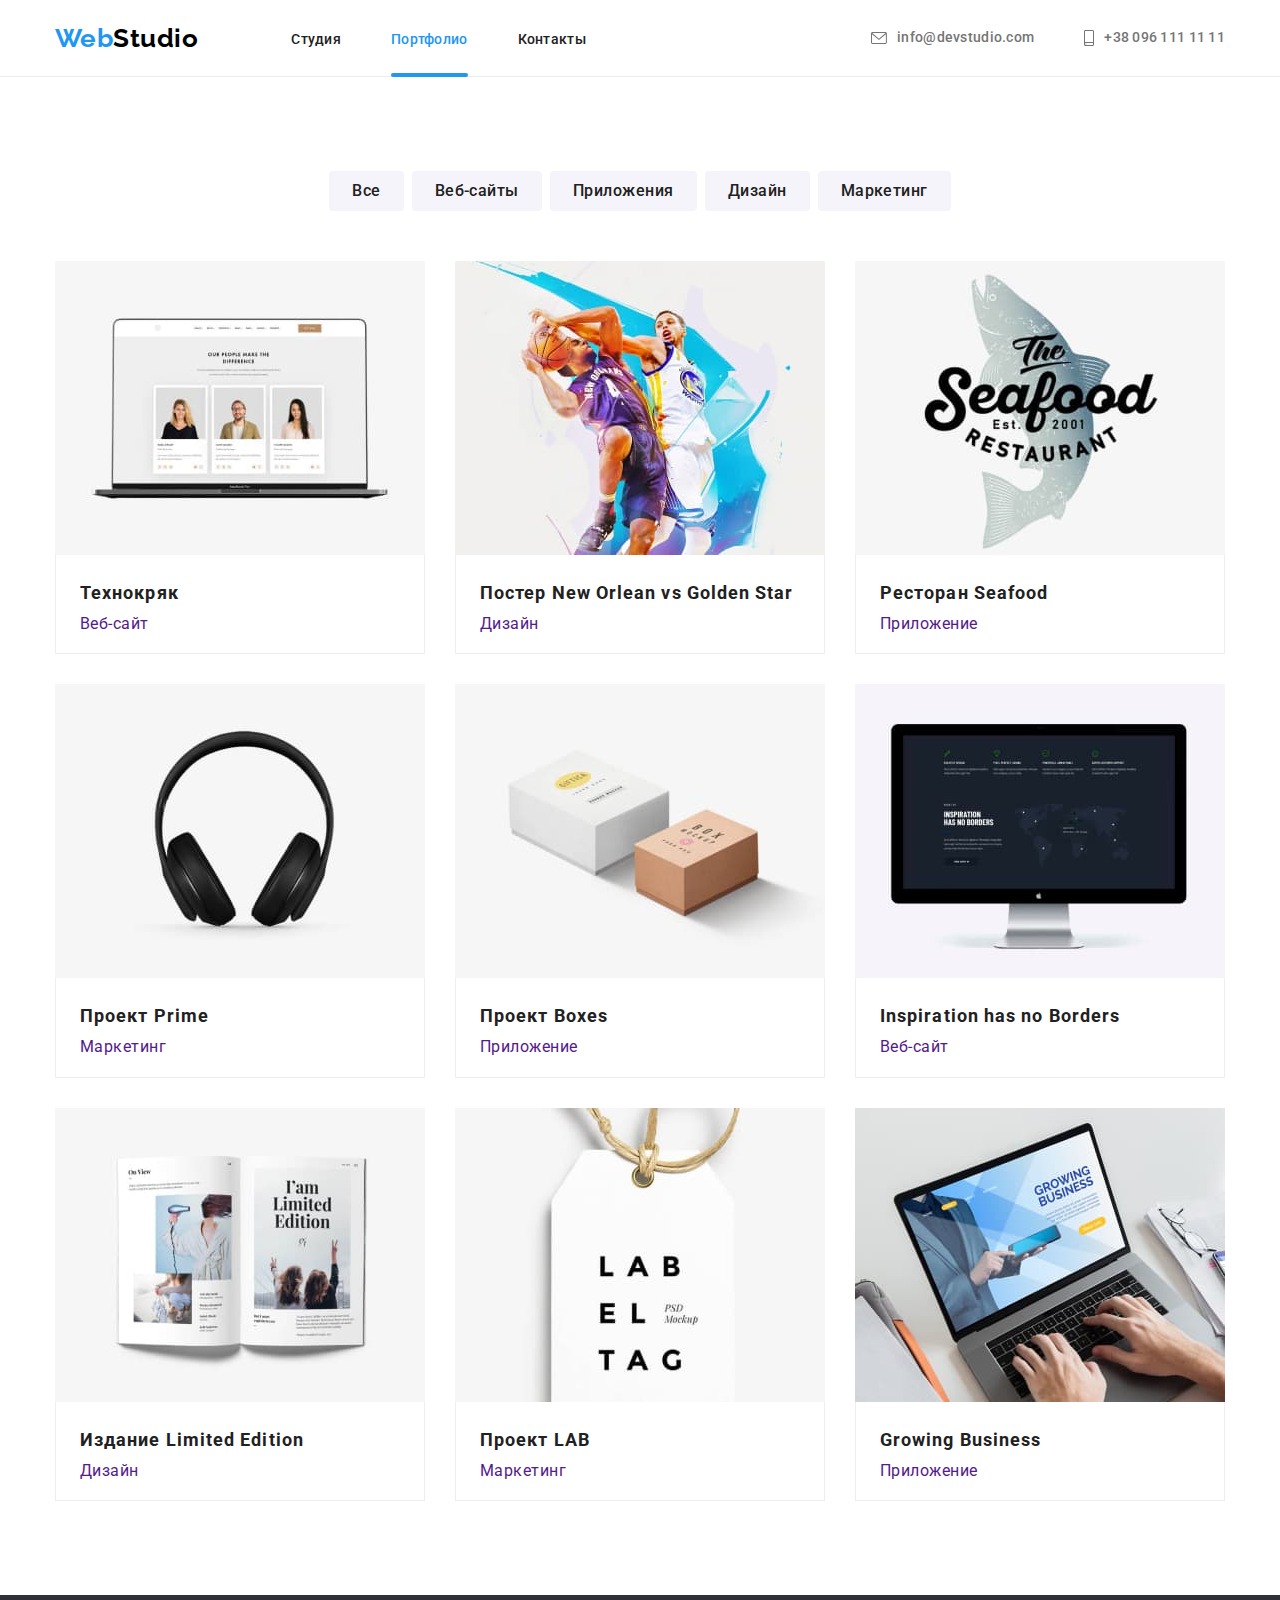
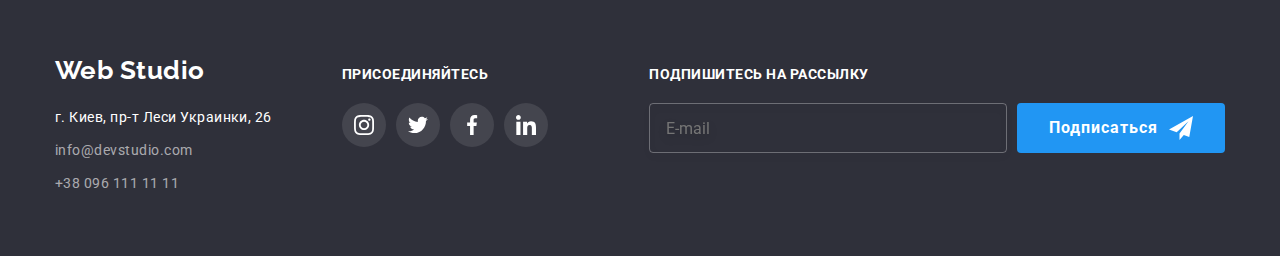
==== commit 664af913: "kt1" ====
--- a/portfolio.html
+++ b/portfolio.html
@@ -21,24 +21,25 @@
   <body>
     <header class="top-side">
       <div class="container header">
-        <nav class="nav header">
-          <a href="./index.html" class="logo-up link">
-            <span class="logo-ingredient">Web</span>
-            Studio
-          </a>
-          <ul class="site-nav list">
-            <li class="item">
-              <a href="./index.html" class="link"> Студия </a>
-            </li>
-            <li class="item general">
-              <a href="./portfolio.html" class="link current"> Портфолио </a>
-            </li>
-            <li class="item">
-              <a href="" class="link"> Контакты </a>
+        <nav class="navigation header">
+          <a href="./index.html" class="logo link">Web<span class="logo__black">Studio</span> </a>
+          <ul class="navigation-site list">
+            <li class="navigation-site__item item">
+              <a href="./index.html" class="navigation-site__link link"> Студия </a>
+            </li>
+            <li class="navigation-site__item item navigation-site__item--active">
+              <a
+                href="./portfolio.html"
+                class="navigation-site__link link navigation-site__link--current"
+              >
+                Портфолио
+              </a>
+            </li>
+            <li class="navigation-site__item item">
+              <a href="" class="navigation-site__link link"> Контакты </a>
             </li>
           </ul>
         </nav>
-
         <ul class="contact-up list">
           <li class="item">
             <a href="mailto:test@mail.ua" class="link">
@@ -62,28 +63,28 @@
     <main>
       <section class="section">
         <div class="container">
-          <h1 class="section-title visually-hidden">галерея работ</h1>
-          <ul class="section-button list">
-            <li class="item">
-              <button type="button" class="basic-button">Все</button>
-            </li>
-            <li class="item">
-              <button type="button" class="basic-button">Веб-сайты</button>
-            </li>
-            <li class="item">
-              <button type="button" class="basic-button">Приложения</button>
-            </li>
-            <li class="item">
-              <button type="button" class="basic-button">Дизайн</button>
-            </li>
-            <li class="item">
-              <button type="button" class="basic-button">Маркетинг</button>
+          <h1 class="visually-hidden">галерея работ</h1>
+          <ul class="menu list">
+            <li class="menu__item item">
+              <button type="button" class="menu__button">Все</button>
+            </li>
+            <li class="menu__item item">
+              <button type="button" class="menu__button">Веб-сайты</button>
+            </li>
+            <li class="menu__item item">
+              <button type="button" class="menu__button">Приложения</button>
+            </li>
+            <li class="menu__item item">
+              <button type="button" class="menu__button">Дизайн</button>
+            </li>
+            <li class="menu__item item">
+              <button type="button" class="menu__button">Маркетинг</button>
             </li>
           </ul>
 
           <ul class="gallery list">
-            <li class="item">
-              <a href="" class="foto link">
+            <li class="gallery__item item">
+              <a href="" class="gallery__link link">
                 <div class="gallery-thum">
                   <img src="./images/img1p.jpg" alt="ноутбук" width="370" height="294" />
                   <p class="gallery-par">
@@ -98,8 +99,8 @@
                 </div>
               </a>
             </li>
-            <li class="item">
-              <a href="" class="foto link">
+            <li class="gallery__item item">
+              <a href="" class="gallery__link link">
                 <div class="gallery-thum">
                   <img src="./images/img2p.jpg" alt="баскетбол" width="370" height="294" />
                   <p class="gallery-par">
@@ -114,8 +115,8 @@
                 </div>
               </a>
             </li>
-            <li class="item">
-              <a href="" class="foto link">
+            <li class="gallery__item item">
+              <a href="" class="gallery__link link">
                 <div class="gallery-thum">
                   <img
                     src="./images/img3p.jpg"
@@ -135,8 +136,8 @@
                 </div>
               </a>
             </li>
-            <li class="item">
-              <a href="" class="foto link">
+            <li class="gallery__item item">
+              <a href="" class="gallery__link link">
                 <div class="gallery-thum">
                   <img src="./images/img4p.jpg" alt="наушники" width="370" height="294" />
                   <p class="gallery-par">
@@ -151,8 +152,8 @@
                 </div>
               </a>
             </li>
-            <li class="item">
-              <a href="" class="foto link">
+            <li class="gallery__item item">
+              <a href="" class="gallery__link link">
                 <div class="gallery-thum">
                   <img src="./images/img5p.jpg" alt="коробки" width="370" height="294" />
                   <p class="gallery-par">
@@ -167,8 +168,8 @@
                 </div>
               </a>
             </li>
-            <li class="item">
-              <a href="" class="foto link">
+            <li class="gallery__item item">
+              <a href="" class="gallery__link link">
                 <div class="gallery-thum">
                   <img src="./images/img6p.jpg" alt="монитор" width="370" height="294" />
                   <p class="gallery-par">
@@ -183,8 +184,8 @@
                 </div>
               </a>
             </li>
-            <li class="item">
-              <a href="" class="foto link">
+            <li class="gallery__item item">
+              <a href="" class="gallery__link link">
                 <div class="gallery-thum">
                   <img src="./images/img7p.jpg" alt="книга" width="370" height="294" />
                   <p class="gallery-par">
@@ -199,8 +200,8 @@
                 </div>
               </a>
             </li>
-            <li class="item">
-              <a href="" class="foto link">
+            <li class="gallery__item item">
+              <a href="" class="gallery__link link">
                 <div class="gallery-thum">
                   <img src="./images/img8p.jpg" alt="бирка" width="370" height="294" />
                   <p class="gallery-par">
@@ -217,8 +218,8 @@
               </a>
             </li>
 
-            <li class="item">
-              <a href="" class="foto link">
+            <li class="gallery__item item">
+              <a href="" class="gallery__link link">
                 <div class="gallery-thum">
                   <img src="./images/img9p.jpg" alt="работа на ноутбуке" width="370" height="294" />
                   <p class="gallery-par">
--- a/css/main.min.css
+++ b/css/main.min.css
@@ -1 +1 @@
-:root{--primary-text-color: #757575;--secondery-text-color: #212121;--third-text-color: rgba(255, 255, 255, 0.6);--logo-color: #000000;--accent-color: #2196f3;--accent-hover-color: #188ce8;--accent-button-color: #f5f4fa;--primary-white-color: #ffffff;--primary-background-color: #2f303a}h1,h2,h3,h4,h5,h6{margin-top:0}p{margin-top:0;margin-bottom:0}img{display:block}body{margin:0;letter-spacing:.03em;background-color:var(--primary-white-color);color:var(--primary-text-color);font-family:"Roboto",sans-serif}.list{list-style:none;padding:0;margin:0}.link{text-decoration:none}.visually-hidden{position:absolute;width:1px;height:1px;margin:-1px;border:0;padding:0;white-space:nowrap;clip-path:inset(100%);clip:rect(0 0 0 0);overflow:hidden}.container{margin-left:auto;margin-right:auto;width:1200px;padding-left:15px;padding-right:15px}.top-side{border-bottom:1px solid #ececec}.header{display:flex;align-items:center}.logo-up{display:inherit;font-family:"Raleway",sans-serif;font-weight:700;font-size:26px;line-height:1.19;color:var(--logo-color)}.logo-ingredient{color:var(--accent-color)}.site-nav{display:flex;margin-left:93px}.site-nav .item+.item{margin-left:50px}.general::after{content:"";display:block;position:absolute;width:100%;height:4px;background-color:var(--accent-color);border-radius:2px;bottom:-1px}.general{position:relative}.site-nav .link{display:block;padding-top:32px;padding-bottom:28px;color:var(--secondery-text-color);font-weight:500;font-size:14px;line-height:1.14;letter-spacing:.02em;transition-property:color;transition-duration:250ms;transition-timing-function:cubic-bezier(0.4, 0, 0.2, 1)}.site-nav .link:hover,.site-nav .link:focus{color:var(--accent-color)}.site-nav .link.current{color:var(--accent-color)}.contact-up{display:flex;margin-left:auto}.contact-up .item+.item{margin-left:50px}.contact-up .link{display:flex;font-weight:500;font-size:14px;line-height:1.14;letter-spacing:.02em;color:var(--primary-text-color);align-items:center;transition-property:color;transition-duration:250ms;transition-timing-function:cubic-bezier(0.4, 0, 0.2, 1)}.contact-up .link:hover,.contact-up .link:focus{color:var(--accent-color)}.contact-up-icon{margin-right:10px;fill:currentColor}.hero{max-width:1600px;height:600px;margin-left:auto;margin-right:auto;background-image:linear-gradient(to right, rgba(47, 48, 58, 0.4), rgba(47, 48, 58, 0.4)),url(../images/imghero.jpg);background-repeat:no-repeat;background-position:center;background-size:cover;padding-top:200px;padding-bottom:200px;background-color:var(--primary-background-color)}.hero>.container{text-align:center}.hero-title{font-weight:900;font-size:44px;line-height:1.39;letter-spacing:.06em;text-transform:uppercase;color:var(--primary-white-color)}.hero-button{border:1px solid rgba(0,0,0,0);border-radius:4px;padding:10px 32px;min-width:200px;color:var(--primary-white-color);background-color:var(--accent-color);font-weight:700;line-height:1.87;text-align:center;letter-spacing:.06em;cursor:pointer;transition-property:background-color;transition-duration:250ms;transition-timing-function:cubic-bezier(0.4, 0, 0.2, 1)}.hero-button:hover,.hero-button:focus{background-color:var(--accent-hover-color)}.section{padding-top:94px;padding-bottom:94px}.section-title{margin-bottom:50px;font-size:36px;line-height:1.17;text-align:center;color:var(--secondery-text-color)}.feature-list{display:flex;font-size:14px;line-height:1.7}.feature-list .item{min-width:270px;flex-basis:calc(25% - 30px)}.feature-list .item+.item{margin-left:30px}.feature-list .item::before{display:block;content:"";height:120px;margin-bottom:30px;background-size:70px;background-repeat:no-repeat;background-position:center;background-color:var(--accent-button-color);border-radius:4px}.feature-list .title{margin-bottom:10px;font-size:14px;line-height:1.14;text-transform:uppercase;color:var(--secondery-text-color)}.feature-list>.item:nth-child(1)::before{background-image:url(../images/sat.svg)}.feature-list>.item:nth-child(2)::before{background-image:url(../images/time.svg)}.feature-list>.item:nth-child(3)::before{background-image:url(../images/diagram3.svg)}.feature-list>.item:nth-child(4)::before{background-image:url(../images/astronaut4.svg)}.section.work{padding-top:0}.work-list.list{display:flex}.work-list .par{display:flex;align-items:center;justify-content:center;position:absolute;bottom:0px;color:var(--primary-white-color);width:100%;height:70px;font-style:normal;font-weight:700;font-size:14px;line-height:1.14;text-transform:uppercase;background:rgba(47,48,58,.8)}.work-list .item{flex-basis:calc(33.3333333333% - 30px);position:relative}.work-list .item+.item{margin-left:30px}.team{background-color:var(--accent-button-color)}.team-list .title{margin-bottom:10px;font-size:16px;font-weight:500;line-height:1.19;text-align:center;color:var(--secondery-text-color)}.team-list{display:flex;line-height:1.19;text-align:center}.team-list>.item{flex-basis:calc(25% - 30px);box-shadow:0px 1px 3px rgba(0,0,0,.12),0px 1px 1px rgba(0,0,0,.14),0px 2px 1px rgba(0,0,0,.2);border-radius:0px 0px 4px 4px}.team-list>.item+.item{margin-left:30px}.paragraph{margin-bottom:16px}.social{display:flex;justify-content:center;gap:10px}.social .link{width:44px;height:44px;border-radius:50%;display:flex;align-items:center;justify-content:center;color:#afb1b8;transition-property:color,background-color;transition-duration:250ms;transition-timing-function:cubic-bezier(0.4, 0, 0.2, 1)}.team-social-icon{fill:currentColor}.team-social-link:hover,.team-social-link:focus{background-color:var(--accent-color);color:var(--primary-white-color)}.team-content{padding:30px 0px;border-radius:0px 0px 4px 4px;background-color:var(--primary-white-color)}.clients-list{display:flex;gap:30px;align-items:center}.clients-link{display:flex;align-items:center;justify-content:center;color:#afb1b8;width:170px;height:92px;border:1px solid #afb1b8;border-radius:4px;transition-property:border,color;transition-duration:250ms;transition-timing-function:cubic-bezier(0.4, 0, 0.2, 1)}.clients-link>.link-icon{fill:currentColor}.clients-link:hover,.clients-link:focus{color:#2196f3;border:1px solid var(--accent-color)}.aside{padding-top:60px;padding-bottom:60px;background-color:var(--primary-background-color);color:var(--primary-white-color)}.aside .container{display:flex;align-items:baseline}.logo-down{font-family:"Raleway",sans-serif;font-weight:700;font-size:26px;line-height:1.19;color:var(--primary-white-color)}.aside-contact{margin-top:20px;font-size:14px;line-height:1.71;font-style:normal}.aside-soc{margin-left:70px}.aside-par{margin-bottom:20px;font-style:normal;font-weight:700;font-size:14px;line-height:1.14;text-transform:uppercase}.aside-subscription{margin-left:auto}.aside-subscription .hero-button{display:flex;align-items:center;margin-left:10px;border:0px}.aside-subscription .hero-button::after{justify-content:center;content:"";width:24px;height:24px;margin-left:11px;background-image:url("../images/icon-send.svg");background-size:contain}.aside-form{display:flex}.aside-form-mail{width:358px;height:50px;border:1px solid rgba(255,255,255,.3);filter:drop-shadow(0px 4px 4px rgba(0, 0, 0, 0.15));border-radius:4px;background-color:rgba(0,0,0,0);padding-left:16px;color:rgba(255,255,255,.6)}.aside-subscription .aside-subscription .aside .team-social-link{background-color:rgba(255,255,255,.1);color:var(--primary-white-color);transition-property:background-color;transition-duration:250ms;transition-timing-function:cubic-bezier(0.4, 0, 0.2, 1)}.team-social-icon{fill:currentColor}.team-social-link:hover,.team-social-link:focus{background-color:var(--accent-color)}.contact-down .link{color:var(--third-text-color);transition-property:color;transition-duration:250ms;transition-timing-function:cubic-bezier(0.4, 0, 0.2, 1)}.contact-down .link:hover,.contact-down .link:focus{color:var(--accent-color)}.contact-down.list{margin-top:9px}.contact-down>.item:first-child{margin-bottom:9px}.basic-button{border:1px solid rgba(0,0,0,0);border-radius:4px;padding:6px 22px;font-weight:500;line-height:1.63;text-align:center;letter-spacing:.03em;font-family:inherit;cursor:pointer;color:var(--secondery-text-color);background-color:var(--accent-button-color);transition-property:background-color,color,box-shadow;transition-duration:250ms;transition-timing-function:cubic-bezier(0.4, 0, 0.2, 1)}.basic-button:hover,.basic-button:focus{color:var(--primary-white-color);background-color:var(--accent-color);box-shadow:0px 3px 1px rgba(0,0,0,.1),0px 1px 2px rgba(0,0,0,.08),0px 2px 2px rgba(0,0,0,.12)}.section-button{display:flex;justify-content:center;margin-bottom:50px}.section-button .item+.item{margin-left:8px}.gallery{display:flex;flex-wrap:wrap;margin-left:-30px;margin-top:-30px}.gallery .item{flex-basis:calc(33.3333333333% - 30px);margin-left:30px;margin-top:30px}.gallery .item:hover .gallery-par,.gallery .item:focus .gallery-par{transform:translateY(-100%)}.gallery-thum{position:relative;overflow:hidden}.gallery-par{position:absolute;width:100%;height:100%;padding:63px 24px;font-weight:400;font-size:18px;line-height:1.56;color:var(--primary-white-color);background-color:rgba(33,150,243,.9);transform:translateY(0);transition-duration:250ms;transition-timing-function:cubic-bezier(0.4, 0, 0.2, 1);overflow:auto}.foto{display:block;line-height:1.88;color:var(--primary-text-color);transition-property:box-shadow;transition-duration:250ms;transition-timing-function:cubic-bezier(0.4, 0, 0.2, 1)}.foto:hover,.foto:focus{box-shadow:0px 1px 1px rgba(0,0,0,.12),0px 4px 4px rgba(0,0,0,.06),1px 4px 6px rgba(0,0,0,.16)}.gallery-heading{margin-bottom:4px;font-size:18px;line-height:2;letter-spacing:.06em;color:var(--secondery-text-color)}.gallery-content{padding:20px 24px;border-left:1px solid #eee;border-right:1px solid #eee;border-bottom:1px solid #eee}.backdrop{position:fixed;top:0;left:0;width:100%;height:100%;background:rgba(0,0,0,.2);opacity:1;transition:opacity 300ms cubic-bezier(0.4, 0, 0.2, 1),visibility 300ms cubic-bezier(0.4, 0, 0.2, 1)}.backdrop.is-hidden{visibility:hidden;opacity:0;pointer-events:none}.backdrop.is-hidden .modal{transform:translate(-50%, -50%) scale(0.1)}.modal{width:528px;min-height:581px;background-color:#fff;border-radius:4px;box-shadow:0px 1px 3px rgba(0,0,0,.12),0px 1px 1px rgba(0,0,0,.14),0px 2px 1px rgba(0,0,0,.2);position:absolute;top:50%;left:50%;padding:40px;transform:translate(-50%, -50%) scale(1);transition:transform 300ms cubic-bezier(0.4, 0, 0.2, 1)}.modal-btn{position:absolute;right:10px;top:10px;display:flex;align-items:center;justify-content:center;width:30px;height:30px;border-radius:50%;background-color:#fff;border:1px solid rgba(0,0,0,.1);cursor:pointer;outline:rgba(0,0,0,0)}.modal-icon{transition:fill 250ms cubic-bezier(0.4, 0, 0.2, 1)}.modal-btn:focus .modal-icon,.modal-btn:hover .modal-icon{fill:var(--accent-color)}.speaker-form-par{display:flex;justify-content:center;margin-bottom:12px;font-weight:700;font-size:20px;line-height:1.15;color:#212121}.spacer-box-input{width:100%;height:40px;padding-left:40px;outline:rgba(0,0,0,0);border:1px solid rgba(33,33,33,.2);border-radius:4px;transition:border-color 250ms cubic-bezier(0.4, 0, 0.2, 1)}.spacer-box-input:focus{border-color:var(--accent-color)}.spacer-box-input:focus+.speacer-box-icon{fill:var(--accent-color)}.speacer-box{position:relative}.speaker-modal{margin-bottom:10px}.speaker-modal-comment{margin-bottom:20px}.speacer-box-icon{position:absolute;left:12px;top:50%;transform:translateY(-50%);transition:fill 250ms cubic-bezier(0.4, 0, 0.2, 1)}.label{margin-bottom:4px;font-size:12px;line-height:1.17;letter-spacing:.01em;display:block;color:#757575}.comment-label::placeholder{font-size:14px;line-height:1.14;letter-spacing:.01em;color:rgba(117,117,117,.5)}.comment-label{padding:12px 16px;width:100%;height:120px;resize:none;border:1px solid rgba(33,33,33,.2);border-radius:4px;outline:rgba(0,0,0,0);transition:border-color 250ms cubic-bezier(0.4, 0, 0.2, 1)}.comment-label:focus{border-color:var(--accent-color)}.form-check{margin-bottom:30px;text-align:center;font-size:14px;line-height:1.71px}.speaker-form .hero-button{display:block;margin-left:auto;margin-right:auto;box-shadow:0px 1px 3px rgba(0,0,0,.12),0px 1px 1px rgba(0,0,0,.14),0px 2px 1px rgba(0,0,0,.2)}.check-input{appearance:none;position:absolute}.check-icon{display:inline-block;vertical-align:middle;width:16px;height:15px;border:2px solid var(--secondery-text-color);border-radius:4px;transition-property:background-color,background-image,border-color,color,outline-color;transition-duration:250ms;transition-timing-function:cubic-bezier(0.4, 0, 0.2, 1)}.check-input:checked+.check-icon{background-color:var(--accent-color);border:rgba(0,0,0,0);background-image:url(../images/icon-check.svg);background-size:contain;background-origin:border-box}.check-input:focus+.check-icon{border-color:var(--accent-color)}.check-link{color:var(--accent-color);outline-color:rgba(0,0,0,0);transition:outline-color 250ms cubic-bezier(0.4, 0, 0.2, 1)}.check-link:focus{outline-color:var(--accent-color)}/*# sourceMappingURL=main.min.css.map */+:root{--primary-text-color: #757575;--secondery-text-color: #212121;--third-text-color: rgba(255, 255, 255, 0.6);--logo-color: #000000;--accent-color: #2196f3;--accent-hover-color: #188ce8;--accent-button-color: #f5f4fa;--primary-white-color: #ffffff;--primary-background-color: #2f303a}h1,h2,h3,h4,h5,h6{margin-top:0}p{margin-top:0;margin-bottom:0}img{display:block}body{margin:0;letter-spacing:.03em;background-color:var(--primary-white-color);color:var(--primary-text-color);font-family:"Roboto",sans-serif}.list{list-style:none;padding:0;margin:0}.link{text-decoration:none}.visually-hidden{position:absolute;width:1px;height:1px;margin:-1px;border:0;padding:0;white-space:nowrap;clip-path:inset(100%);clip:rect(0 0 0 0);overflow:hidden}.container{margin-left:auto;margin-right:auto;width:1200px;padding-left:15px;padding-right:15px}.logo{display:inherit;font-family:"Raleway",sans-serif;font-weight:700;font-size:26px;line-height:1.19;color:var(--accent-color)}.logo__black{color:var(--logo-color)}.logo__white{color:var(--primary-white-color)}.top-side{border-bottom:1px solid #ececec}.header{display:flex;align-items:center}.navigation-site{display:flex;margin-left:93px}.navigation-site .item+.item{margin-left:50px}.navigation-site__link{display:block;padding-top:32px;padding-bottom:28px;color:var(--secondery-text-color);font-weight:500;font-size:14px;line-height:1.14;letter-spacing:.02em;transition-property:color;transition-duration:250ms;transition-timing-function:cubic-bezier(0.4, 0, 0.2, 1)}.navigation-site__link:hover,.navigation-site__link:focus{color:var(--accent-color)}.navigation-site__link--current{color:var(--accent-color)}.navigation-site__item--active:after{content:"";display:block;position:absolute;width:100%;height:4px;background-color:var(--accent-color);border-radius:2px;bottom:-1px}.navigation-site__item--active{position:relative}.contact-up{display:flex;margin-left:auto}.contact-up .item+.item{margin-left:50px}.contact-up .link{display:flex;font-weight:500;font-size:14px;line-height:1.14;letter-spacing:.02em;color:var(--primary-text-color);align-items:center;transition-property:color;transition-duration:250ms;transition-timing-function:cubic-bezier(0.4, 0, 0.2, 1)}.contact-up .link:hover,.contact-up .link:focus{color:var(--accent-color)}.contact-up-icon{margin-right:10px;fill:currentColor}.hero{max-width:1600px;height:600px;margin-left:auto;margin-right:auto;background-image:linear-gradient(to right, rgba(47, 48, 58, 0.4), rgba(47, 48, 58, 0.4)),url(../images/imghero.jpg);background-repeat:no-repeat;background-position:center;background-size:cover;padding-top:200px;padding-bottom:200px;background-color:var(--primary-background-color)}.hero .container{text-align:center}.hero-title{font-weight:900;font-size:44px;line-height:1.39;letter-spacing:.06em;text-transform:uppercase;color:var(--primary-white-color)}.hero-button{border:1px solid rgba(0,0,0,0);border-radius:4px;padding:10px 32px;min-width:200px;color:var(--primary-white-color);background-color:var(--accent-color);font-weight:700;line-height:1.87;text-align:center;letter-spacing:.06em;cursor:pointer;transition-property:background-color;transition-duration:250ms;transition-timing-function:cubic-bezier(0.4, 0, 0.2, 1)}.hero-button:hover,.hero-button:focus{background-color:var(--accent-hover-color)}.section{padding-top:94px;padding-bottom:94px}.section-title{margin-bottom:50px;font-size:36px;line-height:1.17;text-align:center;color:var(--secondery-text-color)}.feature-list{display:flex;font-size:14px;line-height:1.7}.feature-list .item{min-width:270px;flex-basis:calc(25% - 30px)}.feature-list .item+.item{margin-left:30px}.feature-list .item::before{display:block;content:"";height:120px;margin-bottom:30px;background-size:70px;background-repeat:no-repeat;background-position:center;background-color:var(--accent-button-color);border-radius:4px}.feature-list .title{margin-bottom:10px;font-size:14px;line-height:1.14;text-transform:uppercase;color:var(--secondery-text-color)}.feature-list>.item:nth-child(1)::before{background-image:url(../images/sat.svg)}.feature-list>.item:nth-child(2)::before{background-image:url(../images/time.svg)}.feature-list>.item:nth-child(3)::before{background-image:url(../images/diagram3.svg)}.feature-list>.item:nth-child(4)::before{background-image:url(../images/astronaut4.svg)}.section.work{padding-top:0}.work-list{display:flex}.work-list .par{display:flex;align-items:center;justify-content:center;position:absolute;bottom:0px;color:var(--primary-white-color);width:100%;height:70px;font-style:normal;font-weight:700;font-size:14px;line-height:1.14;text-transform:uppercase;background:rgba(47,48,58,.8)}.work-list .item{flex-basis:calc(33.3333333333% - 30px);position:relative}.work-list .item+.item{margin-left:30px}.team{background-color:var(--accent-button-color)}.team-list{display:flex;line-height:1.19;text-align:center}.team-list .title{margin-bottom:10px;font-size:16px;font-weight:500;line-height:1.19;text-align:center;color:var(--secondery-text-color)}.team-list>.item{flex-basis:calc(25% - 30px);box-shadow:0px 1px 3px rgba(0,0,0,.12),0px 1px 1px rgba(0,0,0,.14),0px 2px 1px rgba(0,0,0,.2);border-radius:0px 0px 4px 4px}.team-list>.item+.item{margin-left:30px}.paragraph{margin-bottom:16px}.social{display:flex;justify-content:center;gap:10px}.social .link{width:44px;height:44px;border-radius:50%;display:flex;align-items:center;justify-content:center;color:#afb1b8;transition-property:color,background-color;transition-duration:250ms;transition-timing-function:cubic-bezier(0.4, 0, 0.2, 1)}.team-social-icon{fill:currentColor}.team-social-link:hover,.team-social-link:focus{background-color:var(--accent-color);color:var(--primary-white-color)}.team-content{padding:30px 0px;border-radius:0px 0px 4px 4px;background-color:var(--primary-white-color)}.clients-list{display:flex;gap:30px;align-items:center}.clients-link{display:flex;align-items:center;justify-content:center;color:#afb1b8;width:170px;height:92px;border:1px solid #afb1b8;border-radius:4px;transition-property:border,color;transition-duration:250ms;transition-timing-function:cubic-bezier(0.4, 0, 0.2, 1)}.clients-link>.link-icon{fill:currentColor}.clients-link:hover,.clients-link:focus{color:#2196f3;border:1px solid var(--accent-color)}.aside{padding-top:60px;padding-bottom:60px;background-color:var(--primary-background-color);color:var(--primary-white-color)}.aside .container{display:flex;align-items:baseline}.aside .team-social-link{background-color:rgba(255,255,255,.1);color:var(--primary-white-color);transition-property:background-color;transition-duration:250ms;transition-timing-function:cubic-bezier(0.4, 0, 0.2, 1)}.logo-down{font-family:"Raleway",sans-serif;font-weight:700;font-size:26px;line-height:1.19;color:var(--primary-white-color)}.aside-contact{margin-top:20px;font-size:14px;line-height:1.71;font-style:normal}.aside-soc{margin-left:70px}.aside-par{margin-bottom:20px;font-style:normal;font-weight:700;font-size:14px;line-height:1.14;text-transform:uppercase}.aside-subscription{margin-left:auto}.aside-subscription .hero-button{display:flex;align-items:center;margin-left:10px;border:0px}.aside-subscription .hero-button::after{justify-content:center;content:"";width:24px;height:24px;margin-left:11px;background-image:url("../images/icon-send.svg");background-size:contain}.aside-form{display:flex}.aside-form-mail{width:358px;height:50px;border:1px solid rgba(255,255,255,.3);filter:drop-shadow(0px 4px 4px rgba(0, 0, 0, 0.15));border-radius:4px;background-color:rgba(0,0,0,0);padding-left:16px;color:rgba(255,255,255,.6)}.team-social-icon{fill:currentColor}.team-social-link:hover,.team-social-link:focus{background-color:var(--accent-color)}.contact-down .link{color:var(--third-text-color);transition-property:color;transition-duration:250ms;transition-timing-function:cubic-bezier(0.4, 0, 0.2, 1)}.contact-down .link:hover,.contact-down .link:focus{color:var(--accent-color)}.contact-down.list{margin-top:9px}.contact-down>.item:first-child{margin-bottom:9px}.menu{display:flex;justify-content:center;margin-bottom:50px}.menu .item+.item{margin-left:8px}.menu__button{border:1px solid rgba(0,0,0,0);border-radius:4px;padding:6px 22px;font-weight:500;line-height:1.63;text-align:center;letter-spacing:.03em;font-family:inherit;cursor:pointer;color:var(--secondery-text-color);background-color:var(--accent-button-color);transition-property:background-color,color,box-shadow;transition-duration:250ms;transition-timing-function:cubic-bezier(0.4, 0, 0.2, 1)}.menu__button:hover,.menu__button:focus{color:var(--primary-white-color);background-color:var(--accent-color);box-shadow:0px 3px 1px rgba(0,0,0,.1),0px 1px 2px rgba(0,0,0,.08),0px 2px 2px rgba(0,0,0,.12)}.gallery{display:flex;flex-wrap:wrap;margin-left:-30px;margin-top:-30px}.gallery .item{flex-basis:calc(33.3333333333% - 30px);margin-left:30px;margin-top:30px}.gallery .item:hover .gallery-par,.gallery .item:focus .gallery-par{transform:translateY(-100%)}.gallery-thum{position:relative;overflow:hidden}.gallery-par{position:absolute;width:100%;height:100%;padding:63px 24px;font-weight:400;font-size:18px;line-height:1.56;color:var(--primary-white-color);background-color:rgba(33,150,243,.9);transform:translateY(0);transition-duration:250ms;transition-timing-function:cubic-bezier(0.4, 0, 0.2, 1);overflow:auto}.foto{display:block;line-height:1.88;color:var(--primary-text-color);transition-property:box-shadow;transition-duration:250ms;transition-timing-function:cubic-bezier(0.4, 0, 0.2, 1)}.foto:hover,.foto:focus{box-shadow:0px 1px 1px rgba(0,0,0,.12),0px 4px 4px rgba(0,0,0,.06),1px 4px 6px rgba(0,0,0,.16)}.gallery-heading{margin-bottom:4px;font-size:18px;line-height:2;letter-spacing:.06em;color:var(--secondery-text-color)}.gallery-content{padding:20px 24px;border-left:1px solid #eee;border-right:1px solid #eee;border-bottom:1px solid #eee}.backdrop{position:fixed;top:0;left:0;width:100%;height:100%;background:rgba(0,0,0,.2);opacity:1;transition:opacity 300ms cubic-bezier(0.4, 0, 0.2, 1),visibility 300ms cubic-bezier(0.4, 0, 0.2, 1)}.backdrop.is-hidden{visibility:hidden;opacity:0;pointer-events:none}.backdrop.is-hidden .modal{transform:translate(-50%, -50%) scale(0.1)}.modal{width:528px;min-height:581px;background-color:#fff;border-radius:4px;box-shadow:0px 1px 3px rgba(0,0,0,.12),0px 1px 1px rgba(0,0,0,.14),0px 2px 1px rgba(0,0,0,.2);position:absolute;top:50%;left:50%;padding:40px;transform:translate(-50%, -50%) scale(1);transition:transform 300ms cubic-bezier(0.4, 0, 0.2, 1)}.modal-btn{position:absolute;right:10px;top:10px;display:flex;align-items:center;justify-content:center;width:30px;height:30px;border-radius:50%;background-color:#fff;border:1px solid rgba(0,0,0,.1);cursor:pointer;outline:rgba(0,0,0,0)}.modal-icon{transition:fill 250ms cubic-bezier(0.4, 0, 0.2, 1)}.modal-btn:focus .modal-icon,.modal-btn:hover .modal-icon{fill:var(--accent-color)}.speaker-form-par{display:flex;justify-content:center;margin-bottom:12px;font-weight:700;font-size:20px;line-height:1.15;color:#212121}.spacer-box-input{width:100%;height:40px;padding-left:40px;outline:rgba(0,0,0,0);border:1px solid rgba(33,33,33,.2);border-radius:4px;transition:border-color 250ms cubic-bezier(0.4, 0, 0.2, 1)}.spacer-box-input:focus{border-color:var(--accent-color)}.spacer-box-input:focus+.speacer-box-icon{fill:var(--accent-color)}.speacer-box{position:relative}.speaker-modal{margin-bottom:10px}.speaker-modal-comment{margin-bottom:20px}.speacer-box-icon{position:absolute;left:12px;top:50%;transform:translateY(-50%);transition:fill 250ms cubic-bezier(0.4, 0, 0.2, 1)}.label{margin-bottom:4px;font-size:12px;line-height:1.17;letter-spacing:.01em;display:block;color:#757575}.comment-label::placeholder{font-size:14px;line-height:1.14;letter-spacing:.01em;color:rgba(117,117,117,.5)}.comment-label{padding:12px 16px;width:100%;height:120px;resize:none;border:1px solid rgba(33,33,33,.2);border-radius:4px;outline:rgba(0,0,0,0);transition:border-color 250ms cubic-bezier(0.4, 0, 0.2, 1)}.comment-label:focus{border-color:var(--accent-color)}.form-check{margin-bottom:30px;text-align:center;font-size:14px;line-height:1.71px}.speaker-form .hero-button{display:block;margin-left:auto;margin-right:auto;box-shadow:0px 1px 3px rgba(0,0,0,.12),0px 1px 1px rgba(0,0,0,.14),0px 2px 1px rgba(0,0,0,.2)}.check-input{appearance:none;position:absolute}.check-icon{display:inline-block;vertical-align:middle;width:16px;height:15px;border:2px solid var(--secondery-text-color);border-radius:4px;transition-property:background-color,background-image,border-color,color,outline-color;transition-duration:250ms;transition-timing-function:cubic-bezier(0.4, 0, 0.2, 1)}.check-input:checked+.check-icon{background-color:var(--accent-color);border:rgba(0,0,0,0);background-image:url(../images/icon-check.svg);background-size:contain;background-origin:border-box}.check-input:focus+.check-icon{border-color:var(--accent-color)}.check-link{color:var(--accent-color);outline-color:rgba(0,0,0,0);transition:outline-color 250ms cubic-bezier(0.4, 0, 0.2, 1)}.check-link:focus{outline-color:var(--accent-color)}/*# sourceMappingURL=main.min.css.map */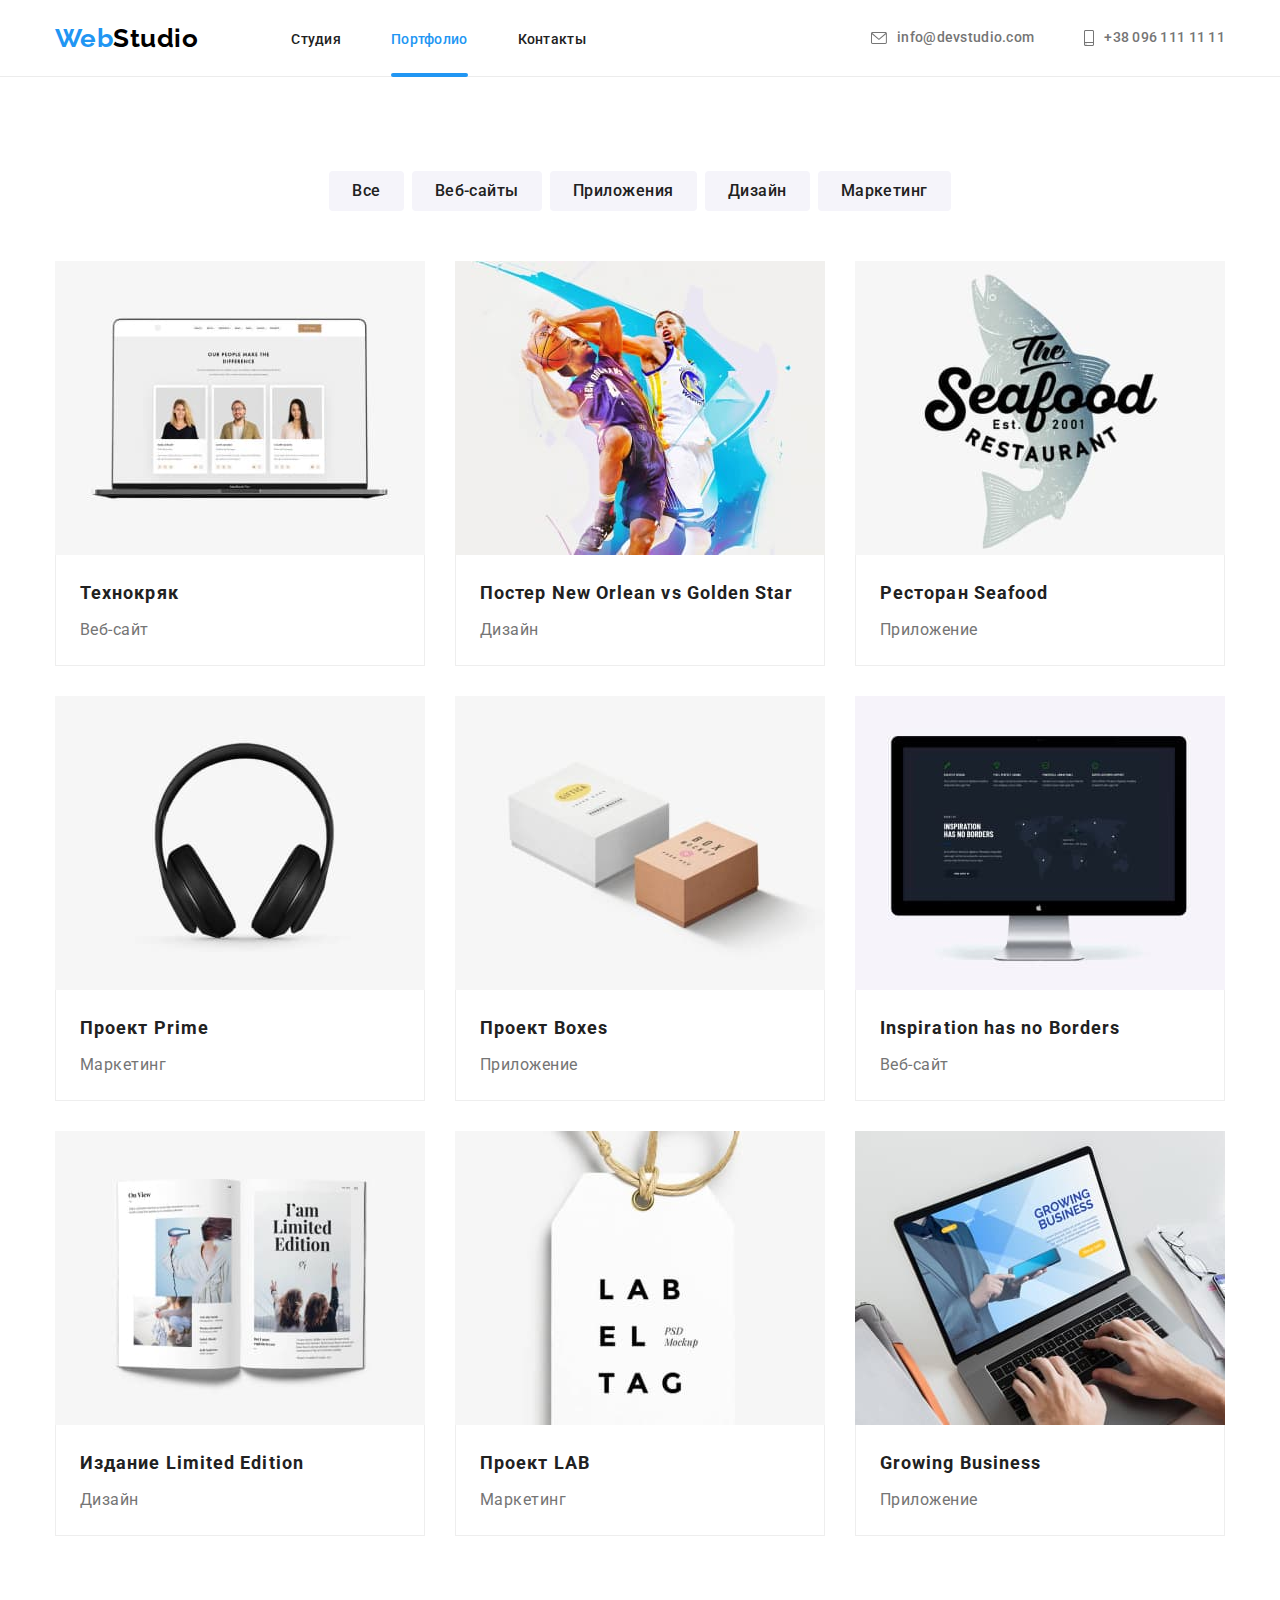
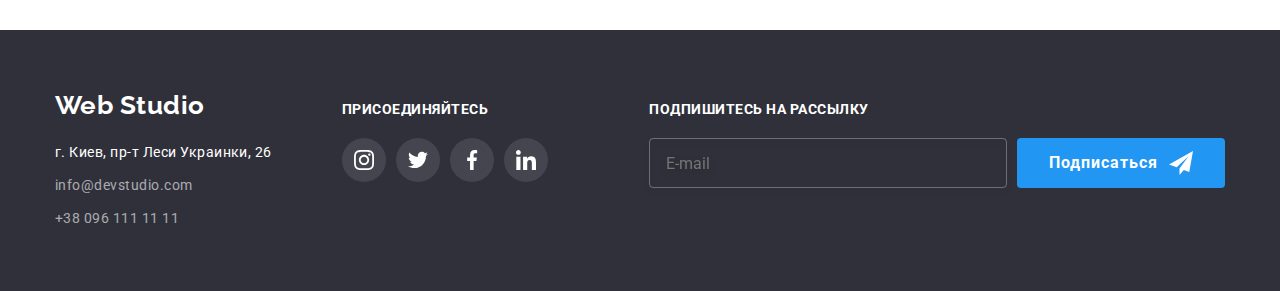
==== commit 5973a394: "kt2" ====
--- a/portfolio.html
+++ b/portfolio.html
@@ -87,15 +87,15 @@
               <a href="" class="gallery__link link">
                 <div class="gallery-thum">
                   <img src="./images/img1p.jpg" alt="ноутбук" width="370" height="294" />
-                  <p class="gallery-par">
-                    Ресурс предлагает комплексные предложения с разным уровнем функционала и
-                    сервисов. Все это позволит посетителю получить исчерпывающие сведения о компании
-                    или частном лице.
-                  </p>
-                </div>
-                <div class="gallery-content">
-                  <h3 class="gallery-heading">Технокряк</h3>
-                  <p class="gallery-text">Веб-сайт</p>
+                  <p class="gallery-thum__par">
+                    Ресурс предлагает комплексные предложения с разным уровнем функционала и
+                    сервисов. Все это позволит посетителю получить исчерпывающие сведения о компании
+                    или частном лице.
+                  </p>
+                </div>
+                <div class="gallery-meta">
+                  <h3 class="gallery-meta__title">Технокряк</h3>
+                  <p class="gallery-meta__text">Веб-сайт</p>
                 </div>
               </a>
             </li>
@@ -103,15 +103,15 @@
               <a href="" class="gallery__link link">
                 <div class="gallery-thum">
                   <img src="./images/img2p.jpg" alt="баскетбол" width="370" height="294" />
-                  <p class="gallery-par">
-                    Ресурс предлагает комплексные предложения с разным уровнем функционала и
-                    сервисов. Все это позволит посетителю получить исчерпывающие сведения о компании
-                    или частном лице.
-                  </p>
-                </div>
-                <div class="gallery-content">
-                  <h3 class="gallery-heading">Постер New Orlean vs Golden Star</h3>
-                  <p class="gallery-text">Дизайн</p>
+                  <p class="gallery-thum__par">
+                    Ресурс предлагает комплексные предложения с разным уровнем функционала и
+                    сервисов. Все это позволит посетителю получить исчерпывающие сведения о компании
+                    или частном лице.
+                  </p>
+                </div>
+                <div class="gallery-meta">
+                  <h3 class="gallery-meta__title">Постер New Orlean vs Golden Star</h3>
+                  <p class="gallery-meta__text">Дизайн</p>
                 </div>
               </a>
             </li>
@@ -124,15 +124,15 @@
                     width="370"
                     height="294"
                   />
-                  <p class="gallery-par">
-                    Ресурс предлагает комплексные предложения с разным уровнем функционала и
-                    сервисов. Все это позволит посетителю получить исчерпывающие сведения о компании
-                    или частном лице.
-                  </p>
-                </div>
-                <div class="gallery-content">
-                  <h3 class="gallery-heading">Ресторан Seafood</h3>
-                  <p class="gallery-text">Приложение</p>
+                  <p class="gallery-thum__par">
+                    Ресурс предлагает комплексные предложения с разным уровнем функционала и
+                    сервисов. Все это позволит посетителю получить исчерпывающие сведения о компании
+                    или частном лице.
+                  </p>
+                </div>
+                <div class="gallery-meta">
+                  <h3 class="gallery-meta__title">Ресторан Seafood</h3>
+                  <p class="gallery-meta__text">Приложение</p>
                 </div>
               </a>
             </li>
@@ -140,15 +140,15 @@
               <a href="" class="gallery__link link">
                 <div class="gallery-thum">
                   <img src="./images/img4p.jpg" alt="наушники" width="370" height="294" />
-                  <p class="gallery-par">
-                    Ресурс предлагает комплексные предложения с разным уровнем функционала и
-                    сервисов. Все это позволит посетителю получить исчерпывающие сведения о компании
-                    или частном лице.
-                  </p>
-                </div>
-                <div class="gallery-content">
-                  <h3 class="gallery-heading">Проект Prime</h3>
-                  <p class="gallery-text">Маркетинг</p>
+                  <p class="gallery-thum__par">
+                    Ресурс предлагает комплексные предложения с разным уровнем функционала и
+                    сервисов. Все это позволит посетителю получить исчерпывающие сведения о компании
+                    или частном лице.
+                  </p>
+                </div>
+                <div class="gallery-meta">
+                  <h3 class="gallery-meta__title">Проект Prime</h3>
+                  <p class="gallery-meta__text">Маркетинг</p>
                 </div>
               </a>
             </li>
@@ -156,15 +156,15 @@
               <a href="" class="gallery__link link">
                 <div class="gallery-thum">
                   <img src="./images/img5p.jpg" alt="коробки" width="370" height="294" />
-                  <p class="gallery-par">
-                    Ресурс предлагает комплексные предложения с разным уровнем функционала и
-                    сервисов. Все это позволит посетителю получить исчерпывающие сведения о компании
-                    или частном лице.
-                  </p>
-                </div>
-                <div class="gallery-content">
-                  <h3 class="gallery-heading">Проект Boxes</h3>
-                  <p class="gallery-text">Приложение</p>
+                  <p class="gallery-thum__par">
+                    Ресурс предлагает комплексные предложения с разным уровнем функционала и
+                    сервисов. Все это позволит посетителю получить исчерпывающие сведения о компании
+                    или частном лице.
+                  </p>
+                </div>
+                <div class="gallery-meta">
+                  <h3 class="gallery-meta__title">Проект Boxes</h3>
+                  <p class="gallery-meta__text">Приложение</p>
                 </div>
               </a>
             </li>
@@ -172,15 +172,15 @@
               <a href="" class="gallery__link link">
                 <div class="gallery-thum">
                   <img src="./images/img6p.jpg" alt="монитор" width="370" height="294" />
-                  <p class="gallery-par">
-                    Ресурс предлагает комплексные предложения с разным уровнем функционала и
-                    сервисов. Все это позволит посетителю получить исчерпывающие сведения о компании
-                    или частном лице.
-                  </p>
-                </div>
-                <div class="gallery-content">
-                  <h3 class="gallery-heading">Inspiration has no Borders</h3>
-                  <p class="gallery-text">Веб-сайт</p>
+                  <p class="gallery-thum__par">
+                    Ресурс предлагает комплексные предложения с разным уровнем функционала и
+                    сервисов. Все это позволит посетителю получить исчерпывающие сведения о компании
+                    или частном лице.
+                  </p>
+                </div>
+                <div class="gallery-meta">
+                  <h3 class="gallery-meta__title">Inspiration has no Borders</h3>
+                  <p class="gallery-meta__text">Веб-сайт</p>
                 </div>
               </a>
             </li>
@@ -188,15 +188,15 @@
               <a href="" class="gallery__link link">
                 <div class="gallery-thum">
                   <img src="./images/img7p.jpg" alt="книга" width="370" height="294" />
-                  <p class="gallery-par">
-                    Ресурс предлагает комплексные предложения с разным уровнем функционала и
-                    сервисов. Все это позволит посетителю получить исчерпывающие сведения о компании
-                    или частном лице.
-                  </p>
-                </div>
-                <div class="gallery-content">
-                  <h3 class="gallery-heading">Издание Limited Edition</h3>
-                  <p class="gallery-text">Дизайн</p>
+                  <p class="gallery-thum__par">
+                    Ресурс предлагает комплексные предложения с разным уровнем функционала и
+                    сервисов. Все это позволит посетителю получить исчерпывающие сведения о компании
+                    или частном лице.
+                  </p>
+                </div>
+                <div class="gallery-meta">
+                  <h3 class="gallery-meta__title">Издание Limited Edition</h3>
+                  <p class="gallery-meta__text">Дизайн</p>
                 </div>
               </a>
             </li>
@@ -204,16 +204,16 @@
               <a href="" class="gallery__link link">
                 <div class="gallery-thum">
                   <img src="./images/img8p.jpg" alt="бирка" width="370" height="294" />
-                  <p class="gallery-par">
-                    Ресурс предлагает комплексные предложения с разным уровнем функционала и
-                    сервисов. Все это позволит посетителю получить исчерпывающие сведения о компании
-                    или частном лице.
-                  </p>
-                </div>
-
-                <div class="gallery-content">
-                  <h3 class="gallery-heading">Проект LAB</h3>
-                  <p class="gallery-text">Маркетинг</p>
+                  <p class="gallery-thum__par">
+                    Ресурс предлагает комплексные предложения с разным уровнем функционала и
+                    сервисов. Все это позволит посетителю получить исчерпывающие сведения о компании
+                    или частном лице.
+                  </p>
+                </div>
+
+                <div class="gallery-meta">
+                  <h3 class="gallery-meta__title">Проект LAB</h3>
+                  <p class="gallery-meta__text">Маркетинг</p>
                 </div>
               </a>
             </li>
@@ -222,16 +222,16 @@
               <a href="" class="gallery__link link">
                 <div class="gallery-thum">
                   <img src="./images/img9p.jpg" alt="работа на ноутбуке" width="370" height="294" />
-                  <p class="gallery-par">
-                    Ресурс предлагает комплексные предложения с разным уровнем функционала и
-                    сервисов. Все это позволит посетителю получить исчерпывающие сведения о компании
-                    или частном лице.
-                  </p>
-                </div>
-
-                <div class="gallery-content">
-                  <h3 class="gallery-heading">Growing Business</h3>
-                  <p class="gallery-text">Приложение</p>
+                  <p class="gallery-thum__par">
+                    Ресурс предлагает комплексные предложения с разным уровнем функционала и
+                    сервисов. Все это позволит посетителю получить исчерпывающие сведения о компании
+                    или частном лице.
+                  </p>
+                </div>
+
+                <div class="gallery-meta">
+                  <h3 class="gallery-meta__title">Growing Business</h3>
+                  <p class="gallery-meta__text">Приложение</p>
                 </div>
               </a>
             </li>
--- a/css/main.min.css
+++ b/css/main.min.css
@@ -1 +1 @@
-:root{--primary-text-color: #757575;--secondery-text-color: #212121;--third-text-color: rgba(255, 255, 255, 0.6);--logo-color: #000000;--accent-color: #2196f3;--accent-hover-color: #188ce8;--accent-button-color: #f5f4fa;--primary-white-color: #ffffff;--primary-background-color: #2f303a}h1,h2,h3,h4,h5,h6{margin-top:0}p{margin-top:0;margin-bottom:0}img{display:block}body{margin:0;letter-spacing:.03em;background-color:var(--primary-white-color);color:var(--primary-text-color);font-family:"Roboto",sans-serif}.list{list-style:none;padding:0;margin:0}.link{text-decoration:none}.visually-hidden{position:absolute;width:1px;height:1px;margin:-1px;border:0;padding:0;white-space:nowrap;clip-path:inset(100%);clip:rect(0 0 0 0);overflow:hidden}.container{margin-left:auto;margin-right:auto;width:1200px;padding-left:15px;padding-right:15px}.logo{display:inherit;font-family:"Raleway",sans-serif;font-weight:700;font-size:26px;line-height:1.19;color:var(--accent-color)}.logo__black{color:var(--logo-color)}.logo__white{color:var(--primary-white-color)}.top-side{border-bottom:1px solid #ececec}.header{display:flex;align-items:center}.navigation-site{display:flex;margin-left:93px}.navigation-site .item+.item{margin-left:50px}.navigation-site__link{display:block;padding-top:32px;padding-bottom:28px;color:var(--secondery-text-color);font-weight:500;font-size:14px;line-height:1.14;letter-spacing:.02em;transition-property:color;transition-duration:250ms;transition-timing-function:cubic-bezier(0.4, 0, 0.2, 1)}.navigation-site__link:hover,.navigation-site__link:focus{color:var(--accent-color)}.navigation-site__link--current{color:var(--accent-color)}.navigation-site__item--active:after{content:"";display:block;position:absolute;width:100%;height:4px;background-color:var(--accent-color);border-radius:2px;bottom:-1px}.navigation-site__item--active{position:relative}.contact-up{display:flex;margin-left:auto}.contact-up .item+.item{margin-left:50px}.contact-up .link{display:flex;font-weight:500;font-size:14px;line-height:1.14;letter-spacing:.02em;color:var(--primary-text-color);align-items:center;transition-property:color;transition-duration:250ms;transition-timing-function:cubic-bezier(0.4, 0, 0.2, 1)}.contact-up .link:hover,.contact-up .link:focus{color:var(--accent-color)}.contact-up-icon{margin-right:10px;fill:currentColor}.hero{max-width:1600px;height:600px;margin-left:auto;margin-right:auto;background-image:linear-gradient(to right, rgba(47, 48, 58, 0.4), rgba(47, 48, 58, 0.4)),url(../images/imghero.jpg);background-repeat:no-repeat;background-position:center;background-size:cover;padding-top:200px;padding-bottom:200px;background-color:var(--primary-background-color)}.hero .container{text-align:center}.hero-title{font-weight:900;font-size:44px;line-height:1.39;letter-spacing:.06em;text-transform:uppercase;color:var(--primary-white-color)}.hero-button{border:1px solid rgba(0,0,0,0);border-radius:4px;padding:10px 32px;min-width:200px;color:var(--primary-white-color);background-color:var(--accent-color);font-weight:700;line-height:1.87;text-align:center;letter-spacing:.06em;cursor:pointer;transition-property:background-color;transition-duration:250ms;transition-timing-function:cubic-bezier(0.4, 0, 0.2, 1)}.hero-button:hover,.hero-button:focus{background-color:var(--accent-hover-color)}.section{padding-top:94px;padding-bottom:94px}.section-title{margin-bottom:50px;font-size:36px;line-height:1.17;text-align:center;color:var(--secondery-text-color)}.feature-list{display:flex;font-size:14px;line-height:1.7}.feature-list .item{min-width:270px;flex-basis:calc(25% - 30px)}.feature-list .item+.item{margin-left:30px}.feature-list .item::before{display:block;content:"";height:120px;margin-bottom:30px;background-size:70px;background-repeat:no-repeat;background-position:center;background-color:var(--accent-button-color);border-radius:4px}.feature-list .title{margin-bottom:10px;font-size:14px;line-height:1.14;text-transform:uppercase;color:var(--secondery-text-color)}.feature-list>.item:nth-child(1)::before{background-image:url(../images/sat.svg)}.feature-list>.item:nth-child(2)::before{background-image:url(../images/time.svg)}.feature-list>.item:nth-child(3)::before{background-image:url(../images/diagram3.svg)}.feature-list>.item:nth-child(4)::before{background-image:url(../images/astronaut4.svg)}.section.work{padding-top:0}.work-list{display:flex}.work-list .par{display:flex;align-items:center;justify-content:center;position:absolute;bottom:0px;color:var(--primary-white-color);width:100%;height:70px;font-style:normal;font-weight:700;font-size:14px;line-height:1.14;text-transform:uppercase;background:rgba(47,48,58,.8)}.work-list .item{flex-basis:calc(33.3333333333% - 30px);position:relative}.work-list .item+.item{margin-left:30px}.team{background-color:var(--accent-button-color)}.team-list{display:flex;line-height:1.19;text-align:center}.team-list .title{margin-bottom:10px;font-size:16px;font-weight:500;line-height:1.19;text-align:center;color:var(--secondery-text-color)}.team-list>.item{flex-basis:calc(25% - 30px);box-shadow:0px 1px 3px rgba(0,0,0,.12),0px 1px 1px rgba(0,0,0,.14),0px 2px 1px rgba(0,0,0,.2);border-radius:0px 0px 4px 4px}.team-list>.item+.item{margin-left:30px}.paragraph{margin-bottom:16px}.social{display:flex;justify-content:center;gap:10px}.social .link{width:44px;height:44px;border-radius:50%;display:flex;align-items:center;justify-content:center;color:#afb1b8;transition-property:color,background-color;transition-duration:250ms;transition-timing-function:cubic-bezier(0.4, 0, 0.2, 1)}.team-social-icon{fill:currentColor}.team-social-link:hover,.team-social-link:focus{background-color:var(--accent-color);color:var(--primary-white-color)}.team-content{padding:30px 0px;border-radius:0px 0px 4px 4px;background-color:var(--primary-white-color)}.clients-list{display:flex;gap:30px;align-items:center}.clients-link{display:flex;align-items:center;justify-content:center;color:#afb1b8;width:170px;height:92px;border:1px solid #afb1b8;border-radius:4px;transition-property:border,color;transition-duration:250ms;transition-timing-function:cubic-bezier(0.4, 0, 0.2, 1)}.clients-link>.link-icon{fill:currentColor}.clients-link:hover,.clients-link:focus{color:#2196f3;border:1px solid var(--accent-color)}.aside{padding-top:60px;padding-bottom:60px;background-color:var(--primary-background-color);color:var(--primary-white-color)}.aside .container{display:flex;align-items:baseline}.aside .team-social-link{background-color:rgba(255,255,255,.1);color:var(--primary-white-color);transition-property:background-color;transition-duration:250ms;transition-timing-function:cubic-bezier(0.4, 0, 0.2, 1)}.logo-down{font-family:"Raleway",sans-serif;font-weight:700;font-size:26px;line-height:1.19;color:var(--primary-white-color)}.aside-contact{margin-top:20px;font-size:14px;line-height:1.71;font-style:normal}.aside-soc{margin-left:70px}.aside-par{margin-bottom:20px;font-style:normal;font-weight:700;font-size:14px;line-height:1.14;text-transform:uppercase}.aside-subscription{margin-left:auto}.aside-subscription .hero-button{display:flex;align-items:center;margin-left:10px;border:0px}.aside-subscription .hero-button::after{justify-content:center;content:"";width:24px;height:24px;margin-left:11px;background-image:url("../images/icon-send.svg");background-size:contain}.aside-form{display:flex}.aside-form-mail{width:358px;height:50px;border:1px solid rgba(255,255,255,.3);filter:drop-shadow(0px 4px 4px rgba(0, 0, 0, 0.15));border-radius:4px;background-color:rgba(0,0,0,0);padding-left:16px;color:rgba(255,255,255,.6)}.team-social-icon{fill:currentColor}.team-social-link:hover,.team-social-link:focus{background-color:var(--accent-color)}.contact-down .link{color:var(--third-text-color);transition-property:color;transition-duration:250ms;transition-timing-function:cubic-bezier(0.4, 0, 0.2, 1)}.contact-down .link:hover,.contact-down .link:focus{color:var(--accent-color)}.contact-down.list{margin-top:9px}.contact-down>.item:first-child{margin-bottom:9px}.menu{display:flex;justify-content:center;margin-bottom:50px}.menu .item+.item{margin-left:8px}.menu__button{border:1px solid rgba(0,0,0,0);border-radius:4px;padding:6px 22px;font-weight:500;line-height:1.63;text-align:center;letter-spacing:.03em;font-family:inherit;cursor:pointer;color:var(--secondery-text-color);background-color:var(--accent-button-color);transition-property:background-color,color,box-shadow;transition-duration:250ms;transition-timing-function:cubic-bezier(0.4, 0, 0.2, 1)}.menu__button:hover,.menu__button:focus{color:var(--primary-white-color);background-color:var(--accent-color);box-shadow:0px 3px 1px rgba(0,0,0,.1),0px 1px 2px rgba(0,0,0,.08),0px 2px 2px rgba(0,0,0,.12)}.gallery{display:flex;flex-wrap:wrap;margin-left:-30px;margin-top:-30px}.gallery .item{flex-basis:calc(33.3333333333% - 30px);margin-left:30px;margin-top:30px}.gallery .item:hover .gallery-par,.gallery .item:focus .gallery-par{transform:translateY(-100%)}.gallery-thum{position:relative;overflow:hidden}.gallery-par{position:absolute;width:100%;height:100%;padding:63px 24px;font-weight:400;font-size:18px;line-height:1.56;color:var(--primary-white-color);background-color:rgba(33,150,243,.9);transform:translateY(0);transition-duration:250ms;transition-timing-function:cubic-bezier(0.4, 0, 0.2, 1);overflow:auto}.foto{display:block;line-height:1.88;color:var(--primary-text-color);transition-property:box-shadow;transition-duration:250ms;transition-timing-function:cubic-bezier(0.4, 0, 0.2, 1)}.foto:hover,.foto:focus{box-shadow:0px 1px 1px rgba(0,0,0,.12),0px 4px 4px rgba(0,0,0,.06),1px 4px 6px rgba(0,0,0,.16)}.gallery-heading{margin-bottom:4px;font-size:18px;line-height:2;letter-spacing:.06em;color:var(--secondery-text-color)}.gallery-content{padding:20px 24px;border-left:1px solid #eee;border-right:1px solid #eee;border-bottom:1px solid #eee}.backdrop{position:fixed;top:0;left:0;width:100%;height:100%;background:rgba(0,0,0,.2);opacity:1;transition:opacity 300ms cubic-bezier(0.4, 0, 0.2, 1),visibility 300ms cubic-bezier(0.4, 0, 0.2, 1)}.backdrop.is-hidden{visibility:hidden;opacity:0;pointer-events:none}.backdrop.is-hidden .modal{transform:translate(-50%, -50%) scale(0.1)}.modal{width:528px;min-height:581px;background-color:#fff;border-radius:4px;box-shadow:0px 1px 3px rgba(0,0,0,.12),0px 1px 1px rgba(0,0,0,.14),0px 2px 1px rgba(0,0,0,.2);position:absolute;top:50%;left:50%;padding:40px;transform:translate(-50%, -50%) scale(1);transition:transform 300ms cubic-bezier(0.4, 0, 0.2, 1)}.modal-btn{position:absolute;right:10px;top:10px;display:flex;align-items:center;justify-content:center;width:30px;height:30px;border-radius:50%;background-color:#fff;border:1px solid rgba(0,0,0,.1);cursor:pointer;outline:rgba(0,0,0,0)}.modal-icon{transition:fill 250ms cubic-bezier(0.4, 0, 0.2, 1)}.modal-btn:focus .modal-icon,.modal-btn:hover .modal-icon{fill:var(--accent-color)}.speaker-form-par{display:flex;justify-content:center;margin-bottom:12px;font-weight:700;font-size:20px;line-height:1.15;color:#212121}.spacer-box-input{width:100%;height:40px;padding-left:40px;outline:rgba(0,0,0,0);border:1px solid rgba(33,33,33,.2);border-radius:4px;transition:border-color 250ms cubic-bezier(0.4, 0, 0.2, 1)}.spacer-box-input:focus{border-color:var(--accent-color)}.spacer-box-input:focus+.speacer-box-icon{fill:var(--accent-color)}.speacer-box{position:relative}.speaker-modal{margin-bottom:10px}.speaker-modal-comment{margin-bottom:20px}.speacer-box-icon{position:absolute;left:12px;top:50%;transform:translateY(-50%);transition:fill 250ms cubic-bezier(0.4, 0, 0.2, 1)}.label{margin-bottom:4px;font-size:12px;line-height:1.17;letter-spacing:.01em;display:block;color:#757575}.comment-label::placeholder{font-size:14px;line-height:1.14;letter-spacing:.01em;color:rgba(117,117,117,.5)}.comment-label{padding:12px 16px;width:100%;height:120px;resize:none;border:1px solid rgba(33,33,33,.2);border-radius:4px;outline:rgba(0,0,0,0);transition:border-color 250ms cubic-bezier(0.4, 0, 0.2, 1)}.comment-label:focus{border-color:var(--accent-color)}.form-check{margin-bottom:30px;text-align:center;font-size:14px;line-height:1.71px}.speaker-form .hero-button{display:block;margin-left:auto;margin-right:auto;box-shadow:0px 1px 3px rgba(0,0,0,.12),0px 1px 1px rgba(0,0,0,.14),0px 2px 1px rgba(0,0,0,.2)}.check-input{appearance:none;position:absolute}.check-icon{display:inline-block;vertical-align:middle;width:16px;height:15px;border:2px solid var(--secondery-text-color);border-radius:4px;transition-property:background-color,background-image,border-color,color,outline-color;transition-duration:250ms;transition-timing-function:cubic-bezier(0.4, 0, 0.2, 1)}.check-input:checked+.check-icon{background-color:var(--accent-color);border:rgba(0,0,0,0);background-image:url(../images/icon-check.svg);background-size:contain;background-origin:border-box}.check-input:focus+.check-icon{border-color:var(--accent-color)}.check-link{color:var(--accent-color);outline-color:rgba(0,0,0,0);transition:outline-color 250ms cubic-bezier(0.4, 0, 0.2, 1)}.check-link:focus{outline-color:var(--accent-color)}/*# sourceMappingURL=main.min.css.map */+:root{--primary-text-color: #757575;--secondery-text-color: #212121;--third-text-color: rgba(255, 255, 255, 0.6);--logo-color: #000000;--accent-color: #2196f3;--accent-hover-color: #188ce8;--accent-button-color: #f5f4fa;--primary-white-color: #ffffff;--primary-background-color: #2f303a}h1,h2,h3,h4,h5,h6{margin-top:0}p{margin-top:0;margin-bottom:0}img{display:block}body{margin:0;letter-spacing:.03em;background-color:var(--primary-white-color);color:var(--primary-text-color);font-family:"Roboto",sans-serif}.list{list-style:none;padding:0;margin:0}.link{text-decoration:none}.visually-hidden{position:absolute;width:1px;height:1px;margin:-1px;border:0;padding:0;white-space:nowrap;clip-path:inset(100%);clip:rect(0 0 0 0);overflow:hidden}.container{margin-left:auto;margin-right:auto;width:1200px;padding-left:15px;padding-right:15px}.logo{display:inherit;font-family:"Raleway",sans-serif;font-weight:700;font-size:26px;line-height:1.19;color:var(--accent-color)}.logo__black{color:var(--logo-color)}.logo__white{color:var(--primary-white-color)}.top-side{border-bottom:1px solid #ececec}.header{display:flex;align-items:center}.navigation-site{display:flex;margin-left:93px}.navigation-site .item+.item{margin-left:50px}.navigation-site__link{display:block;padding-top:32px;padding-bottom:28px;color:var(--secondery-text-color);font-weight:500;font-size:14px;line-height:1.14;letter-spacing:.02em;transition-property:color;transition-duration:250ms;transition-timing-function:cubic-bezier(0.4, 0, 0.2, 1)}.navigation-site__link:hover,.navigation-site__link:focus{color:var(--accent-color)}.navigation-site__link--current{color:var(--accent-color)}.navigation-site__item--active:after{content:"";display:block;position:absolute;width:100%;height:4px;background-color:var(--accent-color);border-radius:2px;bottom:-1px}.navigation-site__item--active{position:relative}.contact-up{display:flex;margin-left:auto}.contact-up .item+.item{margin-left:50px}.contact-up .link{display:flex;font-weight:500;font-size:14px;line-height:1.14;letter-spacing:.02em;color:var(--primary-text-color);align-items:center;transition-property:color;transition-duration:250ms;transition-timing-function:cubic-bezier(0.4, 0, 0.2, 1)}.contact-up .link:hover,.contact-up .link:focus{color:var(--accent-color)}.contact-up-icon{margin-right:10px;fill:currentColor}.hero{max-width:1600px;height:600px;margin-left:auto;margin-right:auto;background-image:linear-gradient(to right, rgba(47, 48, 58, 0.4), rgba(47, 48, 58, 0.4)),url(../images/imghero.jpg);background-repeat:no-repeat;background-position:center;background-size:cover;padding-top:200px;padding-bottom:200px;background-color:var(--primary-background-color)}.hero .container{text-align:center}.hero-title{font-weight:900;font-size:44px;line-height:1.39;letter-spacing:.06em;text-transform:uppercase;color:var(--primary-white-color)}.hero-button{border:1px solid rgba(0,0,0,0);border-radius:4px;padding:10px 32px;min-width:200px;color:var(--primary-white-color);background-color:var(--accent-color);font-weight:700;line-height:1.87;text-align:center;letter-spacing:.06em;cursor:pointer;transition-property:background-color;transition-duration:250ms;transition-timing-function:cubic-bezier(0.4, 0, 0.2, 1)}.hero-button:hover,.hero-button:focus{background-color:var(--accent-hover-color)}.section{padding-top:94px;padding-bottom:94px}.section-title{margin-bottom:50px;font-size:36px;line-height:1.17;text-align:center;color:var(--secondery-text-color)}.feature-list{display:flex;font-size:14px;line-height:1.7}.feature-list .item{min-width:270px;flex-basis:calc(25% - 30px)}.feature-list .item+.item{margin-left:30px}.feature-list .item::before{display:block;content:"";height:120px;margin-bottom:30px;background-size:70px;background-repeat:no-repeat;background-position:center;background-color:var(--accent-button-color);border-radius:4px}.feature-list .title{margin-bottom:10px;font-size:14px;line-height:1.14;text-transform:uppercase;color:var(--secondery-text-color)}.feature-list>.item:nth-child(1)::before{background-image:url(../images/sat.svg)}.feature-list>.item:nth-child(2)::before{background-image:url(../images/time.svg)}.feature-list>.item:nth-child(3)::before{background-image:url(../images/diagram3.svg)}.feature-list>.item:nth-child(4)::before{background-image:url(../images/astronaut4.svg)}.section.work{padding-top:0}.work-list{display:flex}.work-list .par{display:flex;align-items:center;justify-content:center;position:absolute;bottom:0px;color:var(--primary-white-color);width:100%;height:70px;font-style:normal;font-weight:700;font-size:14px;line-height:1.14;text-transform:uppercase;background:rgba(47,48,58,.8)}.work-list .item{flex-basis:calc(33.3333333333% - 30px);position:relative}.work-list .item+.item{margin-left:30px}.team{background-color:var(--accent-button-color)}.team-list{display:flex;line-height:1.19;text-align:center}.team-list .title{margin-bottom:10px;font-size:16px;font-weight:500;line-height:1.19;text-align:center;color:var(--secondery-text-color)}.team-list>.item{flex-basis:calc(25% - 30px);box-shadow:0px 1px 3px rgba(0,0,0,.12),0px 1px 1px rgba(0,0,0,.14),0px 2px 1px rgba(0,0,0,.2);border-radius:0px 0px 4px 4px}.team-list>.item+.item{margin-left:30px}.paragraph{margin-bottom:16px}.social{display:flex;justify-content:center;gap:10px}.social .link{width:44px;height:44px;border-radius:50%;display:flex;align-items:center;justify-content:center;color:#afb1b8;transition-property:color,background-color;transition-duration:250ms;transition-timing-function:cubic-bezier(0.4, 0, 0.2, 1)}.team-social-icon{fill:currentColor}.team-social-link:hover,.team-social-link:focus{background-color:var(--accent-color);color:var(--primary-white-color)}.team-content{padding:30px 0px;border-radius:0px 0px 4px 4px;background-color:var(--primary-white-color)}.clients-list{display:flex;gap:30px;align-items:center}.clients-link{display:flex;align-items:center;justify-content:center;color:#afb1b8;width:170px;height:92px;border:1px solid #afb1b8;border-radius:4px;transition-property:border,color;transition-duration:250ms;transition-timing-function:cubic-bezier(0.4, 0, 0.2, 1)}.clients-link>.link-icon{fill:currentColor}.clients-link:hover,.clients-link:focus{color:#2196f3;border:1px solid var(--accent-color)}.aside{padding-top:60px;padding-bottom:60px;background-color:var(--primary-background-color);color:var(--primary-white-color)}.aside .container{display:flex;align-items:baseline}.aside .team-social-link{background-color:rgba(255,255,255,.1);color:var(--primary-white-color);transition-property:background-color;transition-duration:250ms;transition-timing-function:cubic-bezier(0.4, 0, 0.2, 1)}.logo-down{font-family:"Raleway",sans-serif;font-weight:700;font-size:26px;line-height:1.19;color:var(--primary-white-color)}.aside-contact{margin-top:20px;font-size:14px;line-height:1.71;font-style:normal}.aside-soc{margin-left:70px}.aside-par{margin-bottom:20px;font-style:normal;font-weight:700;font-size:14px;line-height:1.14;text-transform:uppercase}.aside-subscription{margin-left:auto}.aside-subscription .hero-button{display:flex;align-items:center;margin-left:10px;border:0px}.aside-subscription .hero-button::after{justify-content:center;content:"";width:24px;height:24px;margin-left:11px;background-image:url("../images/icon-send.svg");background-size:contain}.aside-form{display:flex}.aside-form-mail{width:358px;height:50px;border:1px solid rgba(255,255,255,.3);filter:drop-shadow(0px 4px 4px rgba(0, 0, 0, 0.15));border-radius:4px;background-color:rgba(0,0,0,0);padding-left:16px;color:rgba(255,255,255,.6)}.team-social-icon{fill:currentColor}.team-social-link:hover,.team-social-link:focus{background-color:var(--accent-color)}.contact-down .link{color:var(--third-text-color);transition-property:color;transition-duration:250ms;transition-timing-function:cubic-bezier(0.4, 0, 0.2, 1)}.contact-down .link:hover,.contact-down .link:focus{color:var(--accent-color)}.contact-down.list{margin-top:9px}.contact-down>.item:first-child{margin-bottom:9px}.menu{display:flex;justify-content:center;margin-bottom:50px}.menu .item+.item{margin-left:8px}.menu__button{border:1px solid rgba(0,0,0,0);border-radius:4px;padding:6px 22px;font-weight:500;line-height:1.63;text-align:center;letter-spacing:.03em;font-family:inherit;cursor:pointer;color:var(--secondery-text-color);background-color:var(--accent-button-color);transition-property:background-color,color,box-shadow;transition-duration:250ms;transition-timing-function:cubic-bezier(0.4, 0, 0.2, 1)}.menu__button:hover,.menu__button:focus{color:var(--primary-white-color);background-color:var(--accent-color);box-shadow:0px 3px 1px rgba(0,0,0,.1),0px 1px 2px rgba(0,0,0,.08),0px 2px 2px rgba(0,0,0,.12)}.gallery{display:flex;flex-wrap:wrap;margin-left:-30px;margin-top:-30px}.gallery .item{flex-basis:calc(33.3333333333% - 30px);margin-left:30px;margin-top:30px}.gallery .item:hover .gallery-thum__par,.gallery .item:focus .gallery-thum__par{transform:translateY(-100%)}.gallery-thum{position:relative;overflow:hidden}.gallery-thum__par{position:absolute;width:100%;height:100%;padding:63px 24px;font-weight:400;font-size:18px;line-height:1.56;color:var(--primary-white-color);background-color:rgba(33,150,243,.9);transform:translateY(0);transition-duration:250ms;transition-timing-function:cubic-bezier(0.4, 0, 0.2, 1);overflow:auto}.gallery__link{display:block;line-height:1.88;color:var(--primary-text-color);transition-property:box-shadow;transition-duration:250ms;transition-timing-function:cubic-bezier(0.4, 0, 0.2, 1)}.gallery__link:hover,.gallery__link:focus{box-shadow:0px 1px 1px rgba(0,0,0,.12),0px 4px 4px rgba(0,0,0,.06),1px 4px 6px rgba(0,0,0,.16)}.gallery-meta__title{margin-bottom:4px;font-size:18px;line-height:2;letter-spacing:.06em;color:var(--secondery-text-color)}.gallery-meta{padding:20px 24px;border-left:1px solid #eee;border-right:1px solid #eee;border-bottom:1px solid #eee}.backdrop{position:fixed;top:0;left:0;width:100%;height:100%;background:rgba(0,0,0,.2);opacity:1;transition:opacity 300ms cubic-bezier(0.4, 0, 0.2, 1),visibility 300ms cubic-bezier(0.4, 0, 0.2, 1)}.backdrop.is-hidden{visibility:hidden;opacity:0;pointer-events:none}.backdrop.is-hidden .modal{transform:translate(-50%, -50%) scale(0.1)}.modal{width:528px;min-height:581px;background-color:#fff;border-radius:4px;box-shadow:0px 1px 3px rgba(0,0,0,.12),0px 1px 1px rgba(0,0,0,.14),0px 2px 1px rgba(0,0,0,.2);position:absolute;top:50%;left:50%;padding:40px;transform:translate(-50%, -50%) scale(1);transition:transform 300ms cubic-bezier(0.4, 0, 0.2, 1)}.modal-btn{position:absolute;right:10px;top:10px;display:flex;align-items:center;justify-content:center;width:30px;height:30px;border-radius:50%;background-color:#fff;border:1px solid rgba(0,0,0,.1);cursor:pointer;outline:rgba(0,0,0,0)}.modal-icon{transition:fill 250ms cubic-bezier(0.4, 0, 0.2, 1)}.modal-btn:focus .modal-icon,.modal-btn:hover .modal-icon{fill:var(--accent-color)}.speaker-form-par{display:flex;justify-content:center;margin-bottom:12px;font-weight:700;font-size:20px;line-height:1.15;color:#212121}.spacer-box-input{width:100%;height:40px;padding-left:40px;outline:rgba(0,0,0,0);border:1px solid rgba(33,33,33,.2);border-radius:4px;transition:border-color 250ms cubic-bezier(0.4, 0, 0.2, 1)}.spacer-box-input:focus{border-color:var(--accent-color)}.spacer-box-input:focus+.speacer-box-icon{fill:var(--accent-color)}.speacer-box{position:relative}.speaker-modal{margin-bottom:10px}.speaker-modal-comment{margin-bottom:20px}.speacer-box-icon{position:absolute;left:12px;top:50%;transform:translateY(-50%);transition:fill 250ms cubic-bezier(0.4, 0, 0.2, 1)}.label{margin-bottom:4px;font-size:12px;line-height:1.17;letter-spacing:.01em;display:block;color:#757575}.comment-label::placeholder{font-size:14px;line-height:1.14;letter-spacing:.01em;color:rgba(117,117,117,.5)}.comment-label{padding:12px 16px;width:100%;height:120px;resize:none;border:1px solid rgba(33,33,33,.2);border-radius:4px;outline:rgba(0,0,0,0);transition:border-color 250ms cubic-bezier(0.4, 0, 0.2, 1)}.comment-label:focus{border-color:var(--accent-color)}.form-check{margin-bottom:30px;text-align:center;font-size:14px;line-height:1.71px}.speaker-form .hero-button{display:block;margin-left:auto;margin-right:auto;box-shadow:0px 1px 3px rgba(0,0,0,.12),0px 1px 1px rgba(0,0,0,.14),0px 2px 1px rgba(0,0,0,.2)}.check-input{appearance:none;position:absolute}.check-icon{display:inline-block;vertical-align:middle;width:16px;height:15px;border:2px solid var(--secondery-text-color);border-radius:4px;transition-property:background-color,background-image,border-color,color,outline-color;transition-duration:250ms;transition-timing-function:cubic-bezier(0.4, 0, 0.2, 1)}.check-input:checked+.check-icon{background-color:var(--accent-color);border:rgba(0,0,0,0);background-image:url(../images/icon-check.svg);background-size:contain;background-origin:border-box}.check-input:focus+.check-icon{border-color:var(--accent-color)}.check-link{color:var(--accent-color);outline-color:rgba(0,0,0,0);transition:outline-color 250ms cubic-bezier(0.4, 0, 0.2, 1)}.check-link:focus{outline-color:var(--accent-color)}/*# sourceMappingURL=main.min.css.map */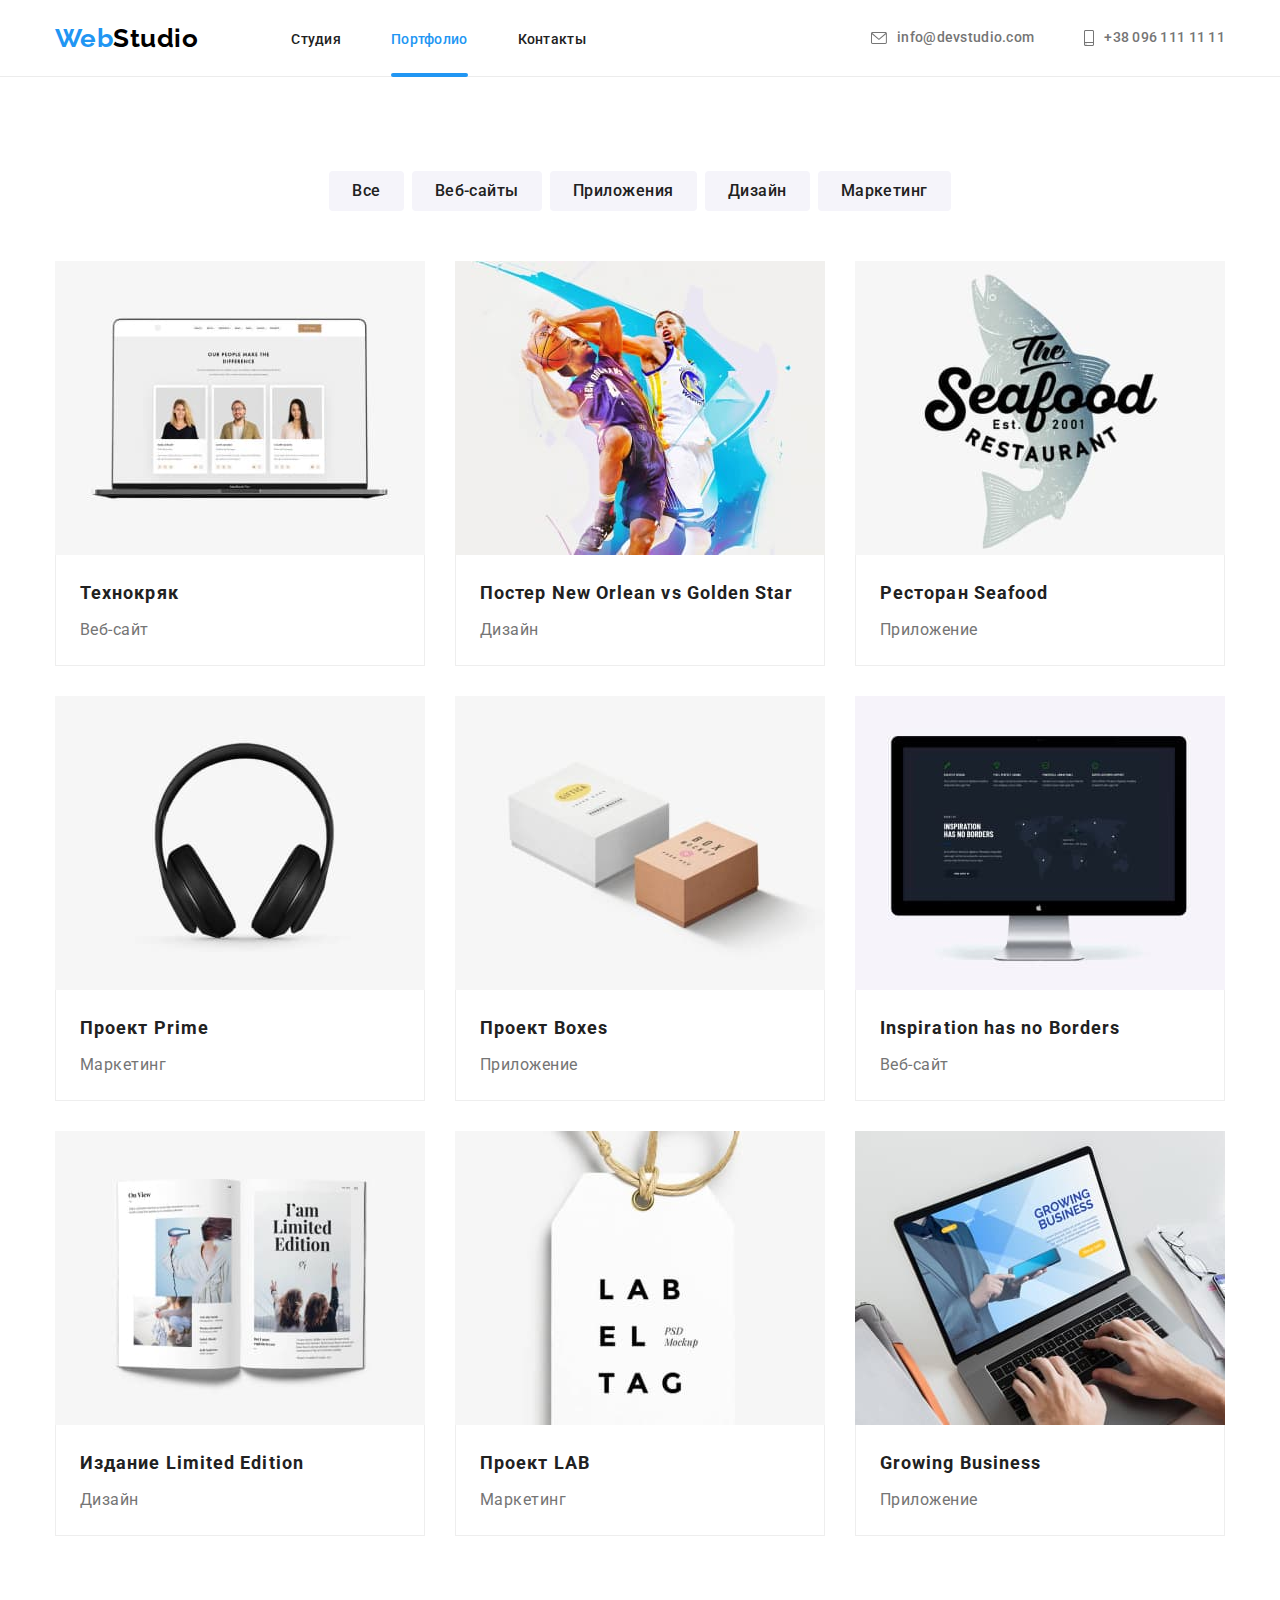
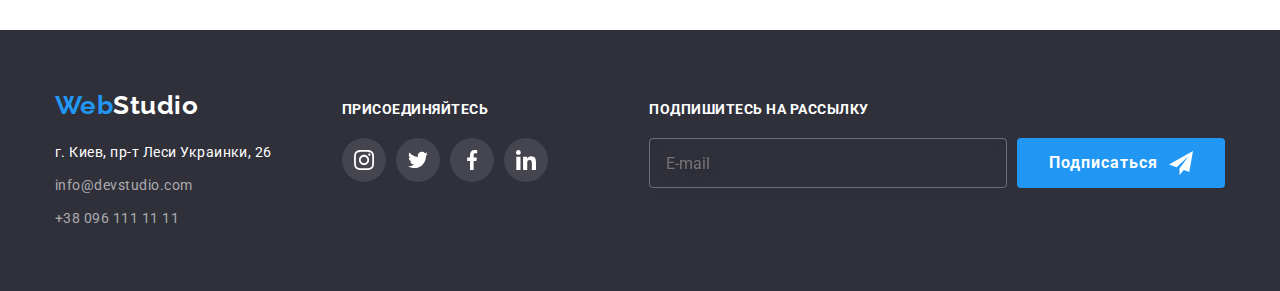
==== commit 114438da: "kt3" ====
--- a/portfolio.html
+++ b/portfolio.html
@@ -242,10 +242,7 @@
     <footer class="aside">
       <div class="container">
         <div>
-          <a href="./index.html" class="logo-down link">
-            <span class="logo-ingredient">Web</span>
-            Studio
-          </a>
+          <a href="./index.html" class="logo link">Web<span class="logo__white">Studio</span> </a>
           <address class="aside-contact">
             <p>г. Киев, пр-т Леси Украинки, 26</p>
             <ul class="contact-down list">
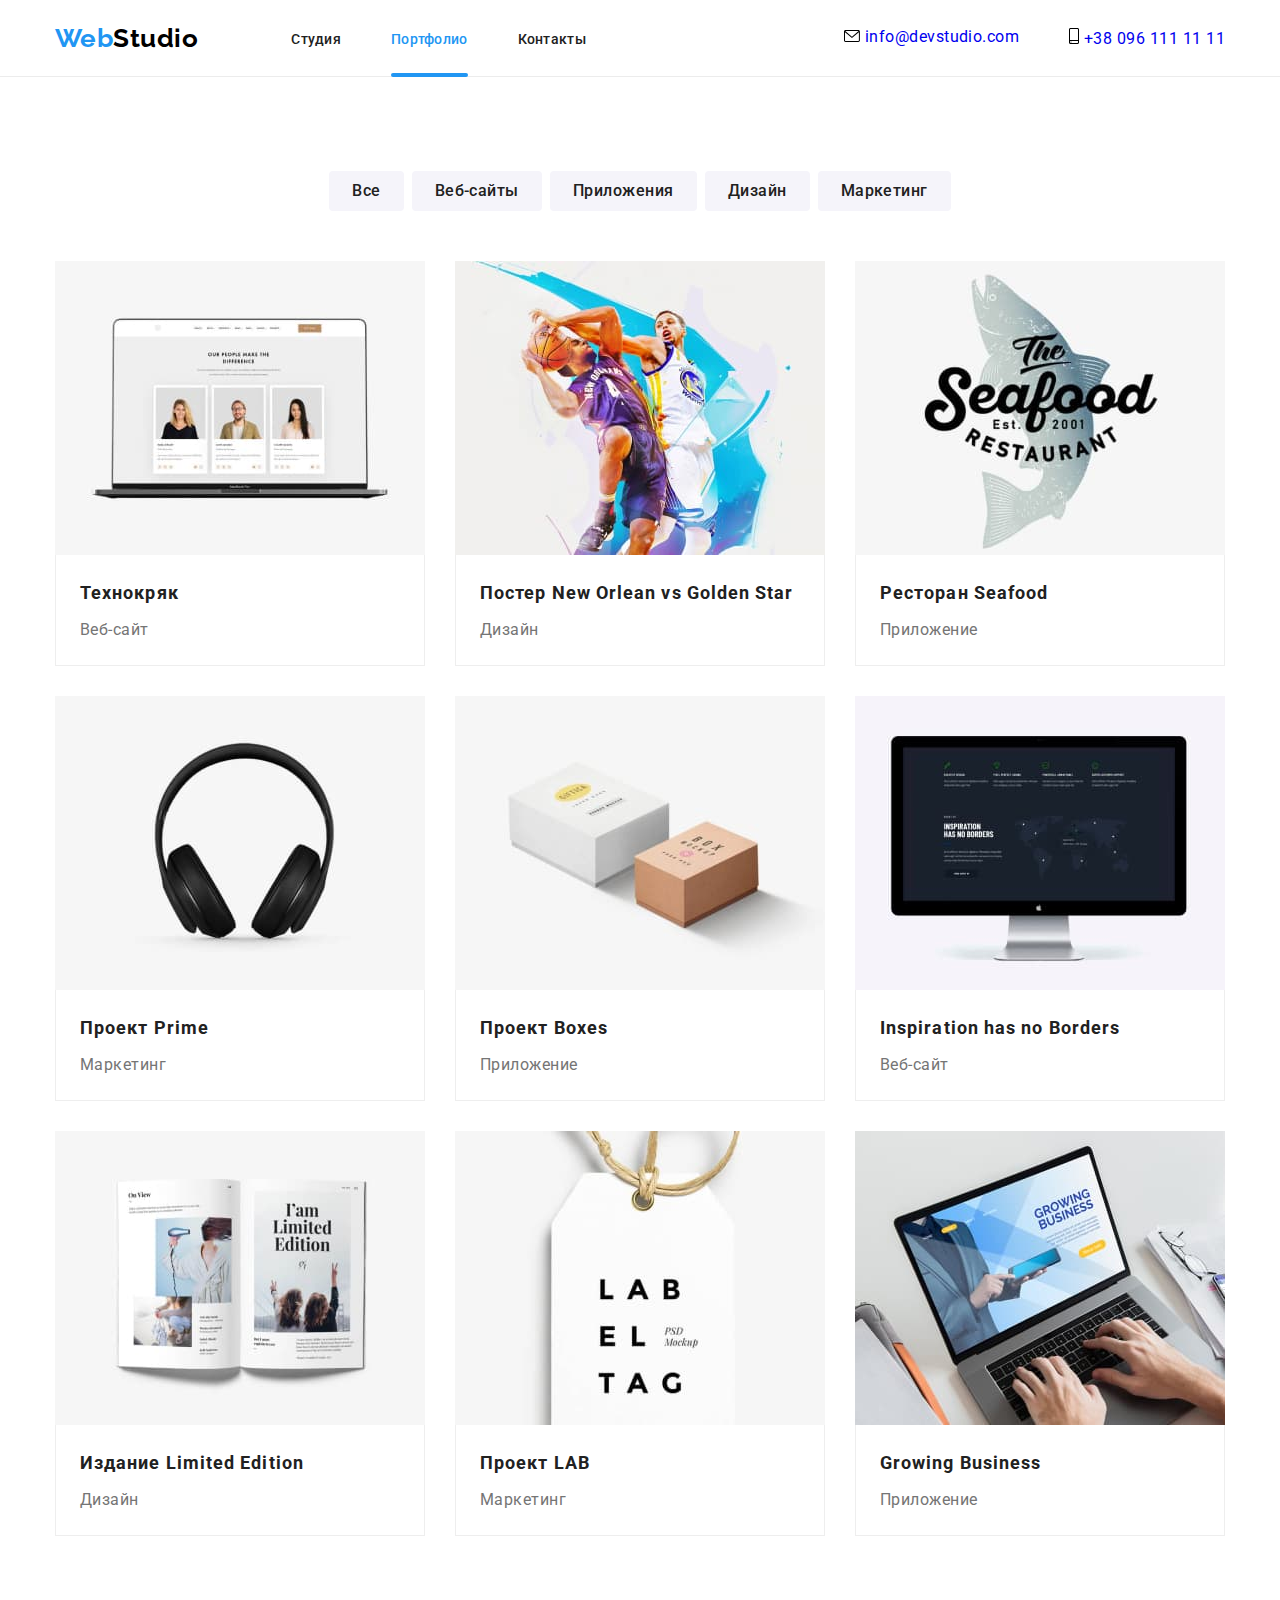
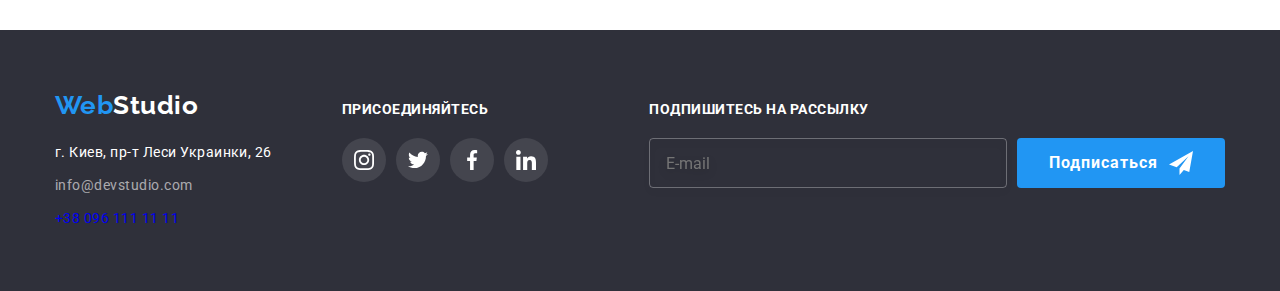
==== commit 66a98d10: "kt5" ====
--- a/portfolio.html
+++ b/portfolio.html
@@ -243,11 +243,13 @@
       <div class="container">
         <div>
           <a href="./index.html" class="logo link">Web<span class="logo__white">Studio</span> </a>
-          <address class="aside-contact">
+          <address class="contact-down">
             <p>г. Киев, пр-т Леси Украинки, 26</p>
-            <ul class="contact-down list">
-              <li class="item">
-                <a href="mailto:test@mail.ua" class="link"> info@devstudio.com </a>
+            <ul class="contact-down__list list">
+              <li class="contact-down__item item">
+                <a href="mailto:test@mail.ua" class="contact-down__link link">
+                  info@devstudio.com
+                </a>
               </li>
               <li class="item">
                 <a href="tel:+380961111111" class="link"> +38 096 111 11 11 </a>
--- a/css/main.min.css
+++ b/css/main.min.css
@@ -1 +1 @@
-:root{--primary-text-color: #757575;--secondery-text-color: #212121;--third-text-color: rgba(255, 255, 255, 0.6);--logo-color: #000000;--accent-color: #2196f3;--accent-hover-color: #188ce8;--accent-button-color: #f5f4fa;--primary-white-color: #ffffff;--primary-background-color: #2f303a}h1,h2,h3,h4,h5,h6{margin-top:0}p{margin-top:0;margin-bottom:0}img{display:block}body{margin:0;letter-spacing:.03em;background-color:var(--primary-white-color);color:var(--primary-text-color);font-family:"Roboto",sans-serif}.list{list-style:none;padding:0;margin:0}.link{text-decoration:none}.visually-hidden{position:absolute;width:1px;height:1px;margin:-1px;border:0;padding:0;white-space:nowrap;clip-path:inset(100%);clip:rect(0 0 0 0);overflow:hidden}.container{margin-left:auto;margin-right:auto;width:1200px;padding-left:15px;padding-right:15px}.logo{display:inherit;font-family:"Raleway",sans-serif;font-weight:700;font-size:26px;line-height:1.19;color:var(--accent-color)}.logo__black{color:var(--logo-color)}.logo__white{color:var(--primary-white-color)}.top-side{border-bottom:1px solid #ececec}.header{display:flex;align-items:center}.navigation-site{display:flex;margin-left:93px}.navigation-site .item+.item{margin-left:50px}.navigation-site__link{display:block;padding-top:32px;padding-bottom:28px;color:var(--secondery-text-color);font-weight:500;font-size:14px;line-height:1.14;letter-spacing:.02em;transition-property:color;transition-duration:250ms;transition-timing-function:cubic-bezier(0.4, 0, 0.2, 1)}.navigation-site__link:hover,.navigation-site__link:focus{color:var(--accent-color)}.navigation-site__link--current{color:var(--accent-color)}.navigation-site__item--active:after{content:"";display:block;position:absolute;width:100%;height:4px;background-color:var(--accent-color);border-radius:2px;bottom:-1px}.navigation-site__item--active{position:relative}.contact-up{display:flex;margin-left:auto}.contact-up .item+.item{margin-left:50px}.contact-up .link{display:flex;font-weight:500;font-size:14px;line-height:1.14;letter-spacing:.02em;color:var(--primary-text-color);align-items:center;transition-property:color;transition-duration:250ms;transition-timing-function:cubic-bezier(0.4, 0, 0.2, 1)}.contact-up .link:hover,.contact-up .link:focus{color:var(--accent-color)}.contact-up-icon{margin-right:10px;fill:currentColor}.hero{max-width:1600px;height:600px;margin-left:auto;margin-right:auto;background-image:linear-gradient(to right, rgba(47, 48, 58, 0.4), rgba(47, 48, 58, 0.4)),url(../images/imghero.jpg);background-repeat:no-repeat;background-position:center;background-size:cover;padding-top:200px;padding-bottom:200px;background-color:var(--primary-background-color)}.hero .container{text-align:center}.hero-title{font-weight:900;font-size:44px;line-height:1.39;letter-spacing:.06em;text-transform:uppercase;color:var(--primary-white-color)}.hero-button{border:1px solid rgba(0,0,0,0);border-radius:4px;padding:10px 32px;min-width:200px;color:var(--primary-white-color);background-color:var(--accent-color);font-weight:700;line-height:1.87;text-align:center;letter-spacing:.06em;cursor:pointer;transition-property:background-color;transition-duration:250ms;transition-timing-function:cubic-bezier(0.4, 0, 0.2, 1)}.hero-button:hover,.hero-button:focus{background-color:var(--accent-hover-color)}.section{padding-top:94px;padding-bottom:94px}.section-title{margin-bottom:50px;font-size:36px;line-height:1.17;text-align:center;color:var(--secondery-text-color)}.feature-list{display:flex;font-size:14px;line-height:1.7}.feature-list .item{min-width:270px;flex-basis:calc(25% - 30px)}.feature-list .item+.item{margin-left:30px}.feature-list .item::before{display:block;content:"";height:120px;margin-bottom:30px;background-size:70px;background-repeat:no-repeat;background-position:center;background-color:var(--accent-button-color);border-radius:4px}.feature-list .title{margin-bottom:10px;font-size:14px;line-height:1.14;text-transform:uppercase;color:var(--secondery-text-color)}.feature-list>.item:nth-child(1)::before{background-image:url(../images/sat.svg)}.feature-list>.item:nth-child(2)::before{background-image:url(../images/time.svg)}.feature-list>.item:nth-child(3)::before{background-image:url(../images/diagram3.svg)}.feature-list>.item:nth-child(4)::before{background-image:url(../images/astronaut4.svg)}.section.work{padding-top:0}.work-list{display:flex}.work-list .par{display:flex;align-items:center;justify-content:center;position:absolute;bottom:0px;color:var(--primary-white-color);width:100%;height:70px;font-style:normal;font-weight:700;font-size:14px;line-height:1.14;text-transform:uppercase;background:rgba(47,48,58,.8)}.work-list .item{flex-basis:calc(33.3333333333% - 30px);position:relative}.work-list .item+.item{margin-left:30px}.team{background-color:var(--accent-button-color)}.team-list{display:flex;line-height:1.19;text-align:center}.team-list .title{margin-bottom:10px;font-size:16px;font-weight:500;line-height:1.19;text-align:center;color:var(--secondery-text-color)}.team-list>.item{flex-basis:calc(25% - 30px);box-shadow:0px 1px 3px rgba(0,0,0,.12),0px 1px 1px rgba(0,0,0,.14),0px 2px 1px rgba(0,0,0,.2);border-radius:0px 0px 4px 4px}.team-list>.item+.item{margin-left:30px}.paragraph{margin-bottom:16px}.social{display:flex;justify-content:center;gap:10px}.social .link{width:44px;height:44px;border-radius:50%;display:flex;align-items:center;justify-content:center;color:#afb1b8;transition-property:color,background-color;transition-duration:250ms;transition-timing-function:cubic-bezier(0.4, 0, 0.2, 1)}.team-social-icon{fill:currentColor}.team-social-link:hover,.team-social-link:focus{background-color:var(--accent-color);color:var(--primary-white-color)}.team-content{padding:30px 0px;border-radius:0px 0px 4px 4px;background-color:var(--primary-white-color)}.clients-list{display:flex;gap:30px;align-items:center}.clients-link{display:flex;align-items:center;justify-content:center;color:#afb1b8;width:170px;height:92px;border:1px solid #afb1b8;border-radius:4px;transition-property:border,color;transition-duration:250ms;transition-timing-function:cubic-bezier(0.4, 0, 0.2, 1)}.clients-link>.link-icon{fill:currentColor}.clients-link:hover,.clients-link:focus{color:#2196f3;border:1px solid var(--accent-color)}.aside{padding-top:60px;padding-bottom:60px;background-color:var(--primary-background-color);color:var(--primary-white-color)}.aside .container{display:flex;align-items:baseline}.aside .team-social-link{background-color:rgba(255,255,255,.1);color:var(--primary-white-color);transition-property:background-color;transition-duration:250ms;transition-timing-function:cubic-bezier(0.4, 0, 0.2, 1)}.logo-down{font-family:"Raleway",sans-serif;font-weight:700;font-size:26px;line-height:1.19;color:var(--primary-white-color)}.aside-contact{margin-top:20px;font-size:14px;line-height:1.71;font-style:normal}.aside-soc{margin-left:70px}.aside-par{margin-bottom:20px;font-style:normal;font-weight:700;font-size:14px;line-height:1.14;text-transform:uppercase}.aside-subscription{margin-left:auto}.aside-subscription .hero-button{display:flex;align-items:center;margin-left:10px;border:0px}.aside-subscription .hero-button::after{justify-content:center;content:"";width:24px;height:24px;margin-left:11px;background-image:url("../images/icon-send.svg");background-size:contain}.aside-form{display:flex}.aside-form-mail{width:358px;height:50px;border:1px solid rgba(255,255,255,.3);filter:drop-shadow(0px 4px 4px rgba(0, 0, 0, 0.15));border-radius:4px;background-color:rgba(0,0,0,0);padding-left:16px;color:rgba(255,255,255,.6)}.team-social-icon{fill:currentColor}.team-social-link:hover,.team-social-link:focus{background-color:var(--accent-color)}.contact-down .link{color:var(--third-text-color);transition-property:color;transition-duration:250ms;transition-timing-function:cubic-bezier(0.4, 0, 0.2, 1)}.contact-down .link:hover,.contact-down .link:focus{color:var(--accent-color)}.contact-down.list{margin-top:9px}.contact-down>.item:first-child{margin-bottom:9px}.menu{display:flex;justify-content:center;margin-bottom:50px}.menu .item+.item{margin-left:8px}.menu__button{border:1px solid rgba(0,0,0,0);border-radius:4px;padding:6px 22px;font-weight:500;line-height:1.63;text-align:center;letter-spacing:.03em;font-family:inherit;cursor:pointer;color:var(--secondery-text-color);background-color:var(--accent-button-color);transition-property:background-color,color,box-shadow;transition-duration:250ms;transition-timing-function:cubic-bezier(0.4, 0, 0.2, 1)}.menu__button:hover,.menu__button:focus{color:var(--primary-white-color);background-color:var(--accent-color);box-shadow:0px 3px 1px rgba(0,0,0,.1),0px 1px 2px rgba(0,0,0,.08),0px 2px 2px rgba(0,0,0,.12)}.gallery{display:flex;flex-wrap:wrap;margin-left:-30px;margin-top:-30px}.gallery .item{flex-basis:calc(33.3333333333% - 30px);margin-left:30px;margin-top:30px}.gallery .item:hover .gallery-thum__par,.gallery .item:focus .gallery-thum__par{transform:translateY(-100%)}.gallery-thum{position:relative;overflow:hidden}.gallery-thum__par{position:absolute;width:100%;height:100%;padding:63px 24px;font-weight:400;font-size:18px;line-height:1.56;color:var(--primary-white-color);background-color:rgba(33,150,243,.9);transform:translateY(0);transition-duration:250ms;transition-timing-function:cubic-bezier(0.4, 0, 0.2, 1);overflow:auto}.gallery__link{display:block;line-height:1.88;color:var(--primary-text-color);transition-property:box-shadow;transition-duration:250ms;transition-timing-function:cubic-bezier(0.4, 0, 0.2, 1)}.gallery__link:hover,.gallery__link:focus{box-shadow:0px 1px 1px rgba(0,0,0,.12),0px 4px 4px rgba(0,0,0,.06),1px 4px 6px rgba(0,0,0,.16)}.gallery-meta__title{margin-bottom:4px;font-size:18px;line-height:2;letter-spacing:.06em;color:var(--secondery-text-color)}.gallery-meta{padding:20px 24px;border-left:1px solid #eee;border-right:1px solid #eee;border-bottom:1px solid #eee}.backdrop{position:fixed;top:0;left:0;width:100%;height:100%;background:rgba(0,0,0,.2);opacity:1;transition:opacity 300ms cubic-bezier(0.4, 0, 0.2, 1),visibility 300ms cubic-bezier(0.4, 0, 0.2, 1)}.backdrop.is-hidden{visibility:hidden;opacity:0;pointer-events:none}.backdrop.is-hidden .modal{transform:translate(-50%, -50%) scale(0.1)}.modal{width:528px;min-height:581px;background-color:#fff;border-radius:4px;box-shadow:0px 1px 3px rgba(0,0,0,.12),0px 1px 1px rgba(0,0,0,.14),0px 2px 1px rgba(0,0,0,.2);position:absolute;top:50%;left:50%;padding:40px;transform:translate(-50%, -50%) scale(1);transition:transform 300ms cubic-bezier(0.4, 0, 0.2, 1)}.modal-btn{position:absolute;right:10px;top:10px;display:flex;align-items:center;justify-content:center;width:30px;height:30px;border-radius:50%;background-color:#fff;border:1px solid rgba(0,0,0,.1);cursor:pointer;outline:rgba(0,0,0,0)}.modal-icon{transition:fill 250ms cubic-bezier(0.4, 0, 0.2, 1)}.modal-btn:focus .modal-icon,.modal-btn:hover .modal-icon{fill:var(--accent-color)}.speaker-form-par{display:flex;justify-content:center;margin-bottom:12px;font-weight:700;font-size:20px;line-height:1.15;color:#212121}.spacer-box-input{width:100%;height:40px;padding-left:40px;outline:rgba(0,0,0,0);border:1px solid rgba(33,33,33,.2);border-radius:4px;transition:border-color 250ms cubic-bezier(0.4, 0, 0.2, 1)}.spacer-box-input:focus{border-color:var(--accent-color)}.spacer-box-input:focus+.speacer-box-icon{fill:var(--accent-color)}.speacer-box{position:relative}.speaker-modal{margin-bottom:10px}.speaker-modal-comment{margin-bottom:20px}.speacer-box-icon{position:absolute;left:12px;top:50%;transform:translateY(-50%);transition:fill 250ms cubic-bezier(0.4, 0, 0.2, 1)}.label{margin-bottom:4px;font-size:12px;line-height:1.17;letter-spacing:.01em;display:block;color:#757575}.comment-label::placeholder{font-size:14px;line-height:1.14;letter-spacing:.01em;color:rgba(117,117,117,.5)}.comment-label{padding:12px 16px;width:100%;height:120px;resize:none;border:1px solid rgba(33,33,33,.2);border-radius:4px;outline:rgba(0,0,0,0);transition:border-color 250ms cubic-bezier(0.4, 0, 0.2, 1)}.comment-label:focus{border-color:var(--accent-color)}.form-check{margin-bottom:30px;text-align:center;font-size:14px;line-height:1.71px}.speaker-form .hero-button{display:block;margin-left:auto;margin-right:auto;box-shadow:0px 1px 3px rgba(0,0,0,.12),0px 1px 1px rgba(0,0,0,.14),0px 2px 1px rgba(0,0,0,.2)}.check-input{appearance:none;position:absolute}.check-icon{display:inline-block;vertical-align:middle;width:16px;height:15px;border:2px solid var(--secondery-text-color);border-radius:4px;transition-property:background-color,background-image,border-color,color,outline-color;transition-duration:250ms;transition-timing-function:cubic-bezier(0.4, 0, 0.2, 1)}.check-input:checked+.check-icon{background-color:var(--accent-color);border:rgba(0,0,0,0);background-image:url(../images/icon-check.svg);background-size:contain;background-origin:border-box}.check-input:focus+.check-icon{border-color:var(--accent-color)}.check-link{color:var(--accent-color);outline-color:rgba(0,0,0,0);transition:outline-color 250ms cubic-bezier(0.4, 0, 0.2, 1)}.check-link:focus{outline-color:var(--accent-color)}/*# sourceMappingURL=main.min.css.map */+:root{--primary-text-color: #757575;--secondery-text-color: #212121;--third-text-color: rgba(255, 255, 255, 0.6);--logo-color: #000000;--accent-color: #2196f3;--accent-hover-color: #188ce8;--accent-button-color: #f5f4fa;--primary-white-color: #ffffff;--primary-background-color: #2f303a}h1,h2,h3,h4,h5,h6{margin-top:0}p{margin-top:0;margin-bottom:0}img{display:block}body{margin:0;letter-spacing:.03em;background-color:var(--primary-white-color);color:var(--primary-text-color);font-family:"Roboto",sans-serif}.list{list-style:none;padding:0;margin:0}.link{text-decoration:none}.visually-hidden{position:absolute;width:1px;height:1px;margin:-1px;border:0;padding:0;white-space:nowrap;clip-path:inset(100%);clip:rect(0 0 0 0);overflow:hidden}.container{margin-left:auto;margin-right:auto;width:1200px;padding-left:15px;padding-right:15px}.logo{display:inherit;font-family:"Raleway",sans-serif;font-weight:700;font-size:26px;line-height:1.19;color:var(--accent-color)}.logo__black{color:var(--logo-color)}.logo__white{color:var(--primary-white-color)}.top-side{border-bottom:1px solid #ececec}.header{display:flex;align-items:center}.navigation-site{display:flex;margin-left:93px}.navigation-site .item+.item{margin-left:50px}.navigation-site__link{display:block;padding-top:32px;padding-bottom:28px;color:var(--secondery-text-color);font-weight:500;font-size:14px;line-height:1.14;letter-spacing:.02em;transition-property:color;transition-duration:250ms;transition-timing-function:cubic-bezier(0.4, 0, 0.2, 1)}.navigation-site__link:hover,.navigation-site__link:focus{color:var(--accent-color)}.navigation-site__link--current{color:var(--accent-color)}.navigation-site__item--active:after{content:"";display:block;position:absolute;width:100%;height:4px;background-color:var(--accent-color);border-radius:2px;bottom:-1px}.navigation-site__item--active{position:relative}.contact-up{display:flex;margin-left:auto}.contact-up .item+.item{margin-left:50px}.contact-up__link{display:flex;font-weight:500;font-size:14px;line-height:1.14;letter-spacing:.02em;color:var(--primary-text-color);align-items:center;transition-property:color;transition-duration:250ms;transition-timing-function:cubic-bezier(0.4, 0, 0.2, 1)}.contact-up__link:hover,.contact-up__link:focus{color:var(--accent-color)}.contact-up__icon{margin-right:10px;fill:currentColor}.hero{max-width:1600px;height:600px;margin-left:auto;margin-right:auto;background-image:linear-gradient(to right, rgba(47, 48, 58, 0.4), rgba(47, 48, 58, 0.4)),url(../images/imghero.jpg);background-repeat:no-repeat;background-position:center;background-size:cover;padding-top:200px;padding-bottom:200px;background-color:var(--primary-background-color)}.hero .container{text-align:center}.hero-title{font-weight:900;font-size:44px;line-height:1.39;letter-spacing:.06em;text-transform:uppercase;color:var(--primary-white-color)}.hero-button{border:1px solid rgba(0,0,0,0);border-radius:4px;padding:10px 32px;min-width:200px;color:var(--primary-white-color);background-color:var(--accent-color);font-weight:700;line-height:1.87;text-align:center;letter-spacing:.06em;cursor:pointer;transition-property:background-color;transition-duration:250ms;transition-timing-function:cubic-bezier(0.4, 0, 0.2, 1)}.hero-button:hover,.hero-button:focus{background-color:var(--accent-hover-color)}.section{padding-top:94px;padding-bottom:94px}.section-title{margin-bottom:50px;font-size:36px;line-height:1.17;text-align:center;color:var(--secondery-text-color)}.feature-list{display:flex;font-size:14px;line-height:1.7}.feature-list .item{min-width:270px;flex-basis:calc(25% - 30px)}.feature-list .item+.item{margin-left:30px}.feature-list .item::before{display:block;content:"";height:120px;margin-bottom:30px;background-size:70px;background-repeat:no-repeat;background-position:center;background-color:var(--accent-button-color);border-radius:4px}.feature-list .title{margin-bottom:10px;font-size:14px;line-height:1.14;text-transform:uppercase;color:var(--secondery-text-color)}.feature-list>.item:nth-child(1)::before{background-image:url(../images/sat.svg)}.feature-list>.item:nth-child(2)::before{background-image:url(../images/time.svg)}.feature-list>.item:nth-child(3)::before{background-image:url(../images/diagram3.svg)}.feature-list>.item:nth-child(4)::before{background-image:url(../images/astronaut4.svg)}.section.work{padding-top:0}.work-list{display:flex}.work-list .par{display:flex;align-items:center;justify-content:center;position:absolute;bottom:0px;color:var(--primary-white-color);width:100%;height:70px;font-style:normal;font-weight:700;font-size:14px;line-height:1.14;text-transform:uppercase;background:rgba(47,48,58,.8)}.work-list .item{flex-basis:calc(33.3333333333% - 30px);position:relative}.work-list .item+.item{margin-left:30px}.team{background-color:var(--accent-button-color)}.team-list{display:flex;line-height:1.19;text-align:center}.team-list .title{margin-bottom:10px;font-size:16px;font-weight:500;line-height:1.19;text-align:center;color:var(--secondery-text-color)}.team-list>.item{flex-basis:calc(25% - 30px);box-shadow:0px 1px 3px rgba(0,0,0,.12),0px 1px 1px rgba(0,0,0,.14),0px 2px 1px rgba(0,0,0,.2);border-radius:0px 0px 4px 4px}.team-list>.item+.item{margin-left:30px}.paragraph{margin-bottom:16px}.social{display:flex;justify-content:center;gap:10px}.social .link{width:44px;height:44px;border-radius:50%;display:flex;align-items:center;justify-content:center;color:#afb1b8;transition-property:color,background-color;transition-duration:250ms;transition-timing-function:cubic-bezier(0.4, 0, 0.2, 1)}.team-social-icon{fill:currentColor}.team-social-link:hover,.team-social-link:focus{background-color:var(--accent-color);color:var(--primary-white-color)}.team-content{padding:30px 0px;border-radius:0px 0px 4px 4px;background-color:var(--primary-white-color)}.clients-list{display:flex;gap:30px;align-items:center}.clients-link{display:flex;align-items:center;justify-content:center;color:#afb1b8;width:170px;height:92px;border:1px solid #afb1b8;border-radius:4px;transition-property:border,color;transition-duration:250ms;transition-timing-function:cubic-bezier(0.4, 0, 0.2, 1)}.clients-link>.link-icon{fill:currentColor}.clients-link:hover,.clients-link:focus{color:#2196f3;border:1px solid var(--accent-color)}.aside{padding-top:60px;padding-bottom:60px;background-color:var(--primary-background-color);color:var(--primary-white-color)}.aside .container{display:flex;align-items:baseline}.aside .team-social-link{background-color:rgba(255,255,255,.1);color:var(--primary-white-color);transition-property:background-color;transition-duration:250ms;transition-timing-function:cubic-bezier(0.4, 0, 0.2, 1)}.contact-down{margin-top:20px;font-size:14px;line-height:1.71;font-style:normal}.contact-down__link{color:var(--third-text-color);transition-property:color;transition-duration:250ms;transition-timing-function:cubic-bezier(0.4, 0, 0.2, 1)}.contact-down__link:hover,.contact-down__link:focus{color:var(--accent-color)}.contact-down__list{margin-top:9px}.contact-down__item:first-child{margin-bottom:9px}.aside-soc{margin-left:70px}.aside-par{margin-bottom:20px;font-style:normal;font-weight:700;font-size:14px;line-height:1.14;text-transform:uppercase}.aside-subscription{margin-left:auto}.aside-subscription .hero-button{display:flex;align-items:center;margin-left:10px;border:0px}.aside-subscription .hero-button::after{justify-content:center;content:"";width:24px;height:24px;margin-left:11px;background-image:url("../images/icon-send.svg");background-size:contain}.aside-form{display:flex}.aside-form-mail{width:358px;height:50px;border:1px solid rgba(255,255,255,.3);filter:drop-shadow(0px 4px 4px rgba(0, 0, 0, 0.15));border-radius:4px;background-color:rgba(0,0,0,0);padding-left:16px;color:rgba(255,255,255,.6)}.team-social-icon{fill:currentColor}.team-social-link:hover,.team-social-link:focus{background-color:var(--accent-color)}.menu{display:flex;justify-content:center;margin-bottom:50px}.menu .item+.item{margin-left:8px}.menu__button{border:1px solid rgba(0,0,0,0);border-radius:4px;padding:6px 22px;font-weight:500;line-height:1.63;text-align:center;letter-spacing:.03em;font-family:inherit;cursor:pointer;color:var(--secondery-text-color);background-color:var(--accent-button-color);transition-property:background-color,color,box-shadow;transition-duration:250ms;transition-timing-function:cubic-bezier(0.4, 0, 0.2, 1)}.menu__button:hover,.menu__button:focus{color:var(--primary-white-color);background-color:var(--accent-color);box-shadow:0px 3px 1px rgba(0,0,0,.1),0px 1px 2px rgba(0,0,0,.08),0px 2px 2px rgba(0,0,0,.12)}.gallery{display:flex;flex-wrap:wrap;margin-left:-30px;margin-top:-30px}.gallery .item{flex-basis:calc(33.3333333333% - 30px);margin-left:30px;margin-top:30px}.gallery .item:hover .gallery-thum__par,.gallery .item:focus .gallery-thum__par{transform:translateY(-100%)}.gallery-thum{position:relative;overflow:hidden}.gallery-thum__par{position:absolute;width:100%;height:100%;padding:63px 24px;font-weight:400;font-size:18px;line-height:1.56;color:var(--primary-white-color);background-color:rgba(33,150,243,.9);transform:translateY(0);transition-duration:250ms;transition-timing-function:cubic-bezier(0.4, 0, 0.2, 1);overflow:auto}.gallery__link{display:block;line-height:1.88;color:var(--primary-text-color);transition-property:box-shadow;transition-duration:250ms;transition-timing-function:cubic-bezier(0.4, 0, 0.2, 1)}.gallery__link:hover,.gallery__link:focus{box-shadow:0px 1px 1px rgba(0,0,0,.12),0px 4px 4px rgba(0,0,0,.06),1px 4px 6px rgba(0,0,0,.16)}.gallery-meta__title{margin-bottom:4px;font-size:18px;line-height:2;letter-spacing:.06em;color:var(--secondery-text-color)}.gallery-meta{padding:20px 24px;border-left:1px solid #eee;border-right:1px solid #eee;border-bottom:1px solid #eee}.backdrop{position:fixed;top:0;left:0;width:100%;height:100%;background:rgba(0,0,0,.2);opacity:1;transition:opacity 300ms cubic-bezier(0.4, 0, 0.2, 1),visibility 300ms cubic-bezier(0.4, 0, 0.2, 1)}.backdrop.is-hidden{visibility:hidden;opacity:0;pointer-events:none}.backdrop.is-hidden .modal{transform:translate(-50%, -50%) scale(0.1)}.modal{width:528px;min-height:581px;background-color:#fff;border-radius:4px;box-shadow:0px 1px 3px rgba(0,0,0,.12),0px 1px 1px rgba(0,0,0,.14),0px 2px 1px rgba(0,0,0,.2);position:absolute;top:50%;left:50%;padding:40px;transform:translate(-50%, -50%) scale(1);transition:transform 300ms cubic-bezier(0.4, 0, 0.2, 1)}.modal-btn{position:absolute;right:10px;top:10px;display:flex;align-items:center;justify-content:center;width:30px;height:30px;border-radius:50%;background-color:#fff;border:1px solid rgba(0,0,0,.1);cursor:pointer;outline:rgba(0,0,0,0)}.modal-icon{transition:fill 250ms cubic-bezier(0.4, 0, 0.2, 1)}.modal-btn:focus .modal-icon,.modal-btn:hover .modal-icon{fill:var(--accent-color)}.speaker-form-par{display:flex;justify-content:center;margin-bottom:12px;font-weight:700;font-size:20px;line-height:1.15;color:#212121}.spacer-box-input{width:100%;height:40px;padding-left:40px;outline:rgba(0,0,0,0);border:1px solid rgba(33,33,33,.2);border-radius:4px;transition:border-color 250ms cubic-bezier(0.4, 0, 0.2, 1)}.spacer-box-input:focus{border-color:var(--accent-color)}.spacer-box-input:focus+.speacer-box-icon{fill:var(--accent-color)}.speacer-box{position:relative}.speaker-modal{margin-bottom:10px}.speaker-modal-comment{margin-bottom:20px}.speacer-box-icon{position:absolute;left:12px;top:50%;transform:translateY(-50%);transition:fill 250ms cubic-bezier(0.4, 0, 0.2, 1)}.label{margin-bottom:4px;font-size:12px;line-height:1.17;letter-spacing:.01em;display:block;color:#757575}.comment-label::placeholder{font-size:14px;line-height:1.14;letter-spacing:.01em;color:rgba(117,117,117,.5)}.comment-label{padding:12px 16px;width:100%;height:120px;resize:none;border:1px solid rgba(33,33,33,.2);border-radius:4px;outline:rgba(0,0,0,0);transition:border-color 250ms cubic-bezier(0.4, 0, 0.2, 1)}.comment-label:focus{border-color:var(--accent-color)}.form-check{margin-bottom:30px;text-align:center;font-size:14px;line-height:1.71px}.speaker-form .hero-button{display:block;margin-left:auto;margin-right:auto;box-shadow:0px 1px 3px rgba(0,0,0,.12),0px 1px 1px rgba(0,0,0,.14),0px 2px 1px rgba(0,0,0,.2)}.check-input{appearance:none;position:absolute}.check-icon{display:inline-block;vertical-align:middle;width:16px;height:15px;border:2px solid var(--secondery-text-color);border-radius:4px;transition-property:background-color,background-image,border-color,color,outline-color;transition-duration:250ms;transition-timing-function:cubic-bezier(0.4, 0, 0.2, 1)}.check-input:checked+.check-icon{background-color:var(--accent-color);border:rgba(0,0,0,0);background-image:url(../images/icon-check.svg);background-size:contain;background-origin:border-box}.check-input:focus+.check-icon{border-color:var(--accent-color)}.check-link{color:var(--accent-color);outline-color:rgba(0,0,0,0);transition:outline-color 250ms cubic-bezier(0.4, 0, 0.2, 1)}.check-link:focus{outline-color:var(--accent-color)}/*# sourceMappingURL=main.min.css.map */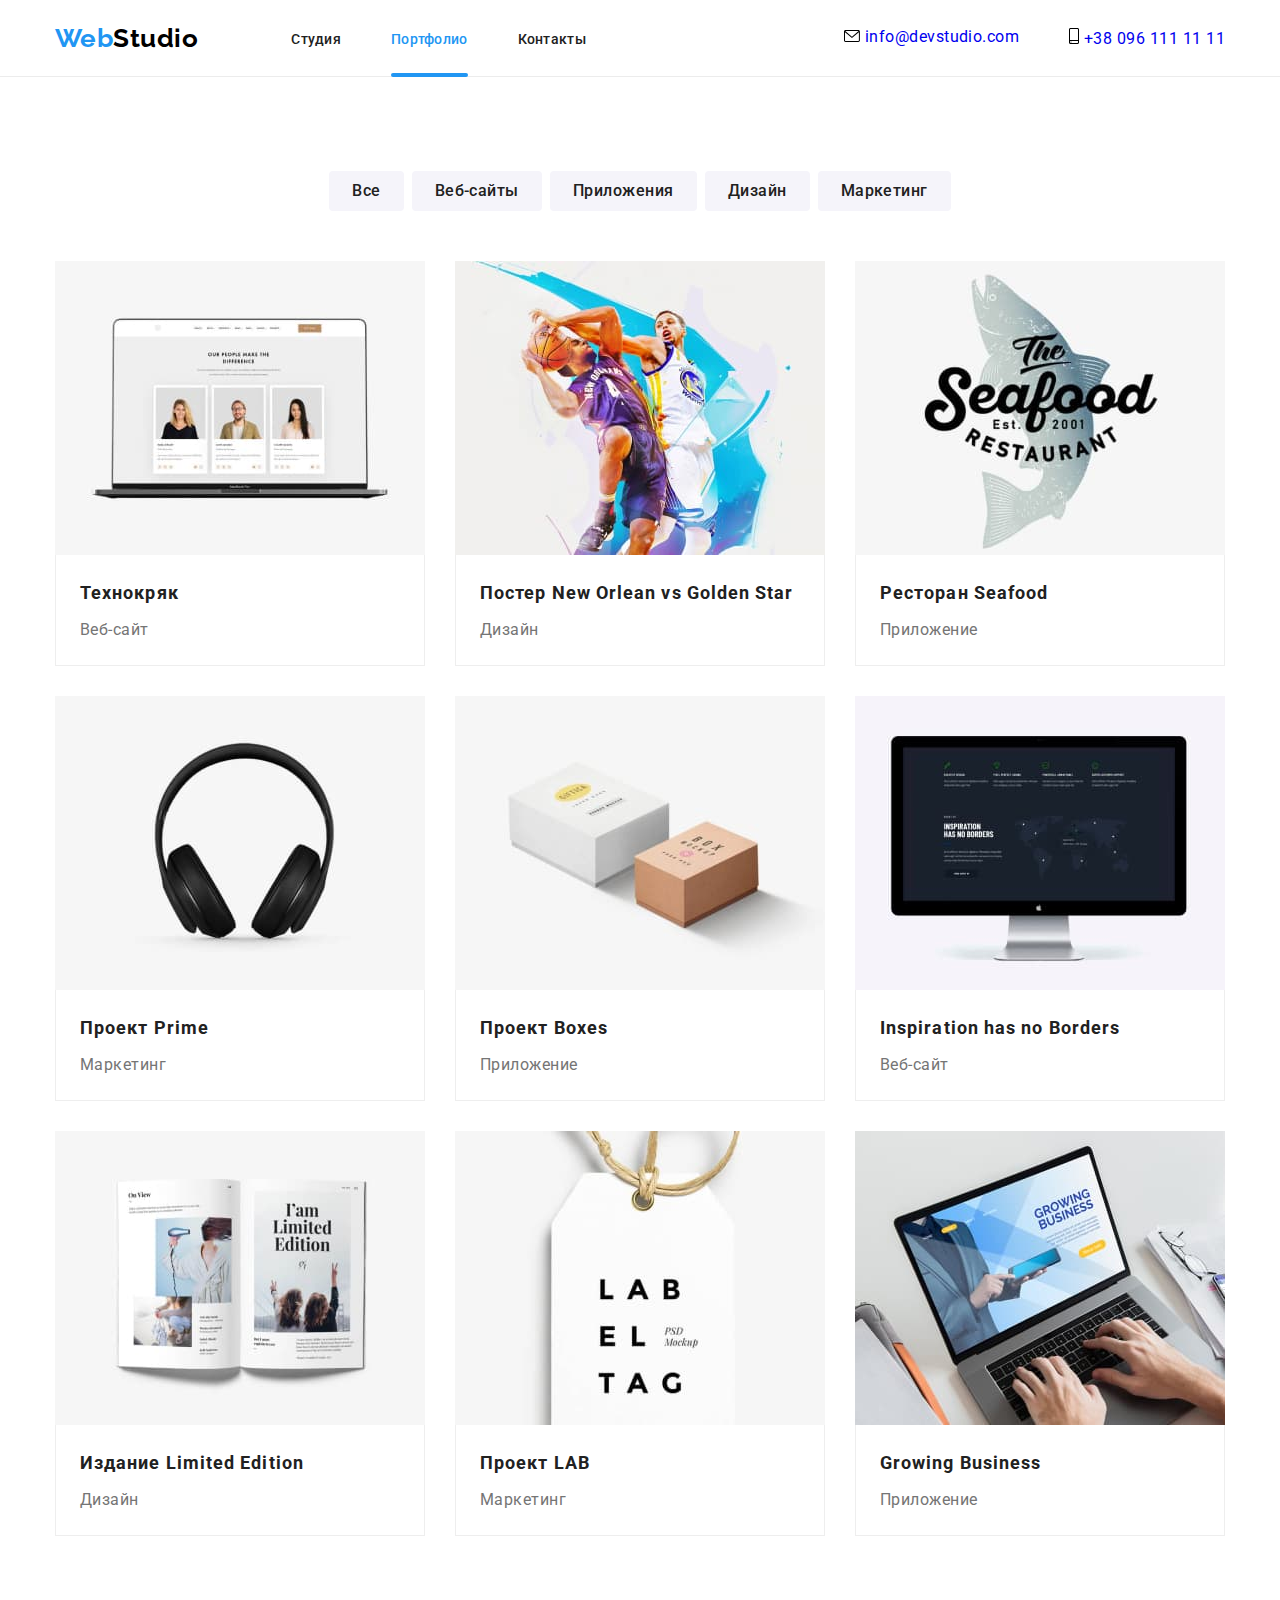
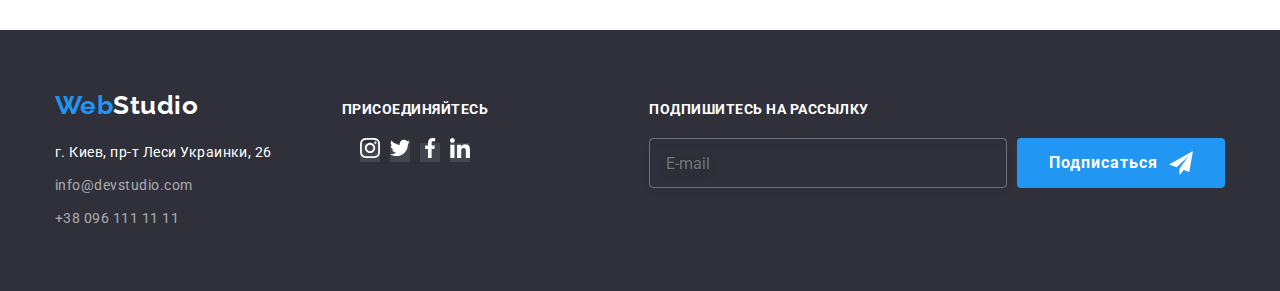
==== commit 08f1903d: "kt7" ====
--- a/portfolio.html
+++ b/portfolio.html
@@ -251,8 +251,8 @@
                   info@devstudio.com
                 </a>
               </li>
-              <li class="item">
-                <a href="tel:+380961111111" class="link"> +38 096 111 11 11 </a>
+              <li class="contact-down__item item">
+                <a href="tel:+380961111111" class="contact-down__link link"> +38 096 111 11 11 </a>
               </li>
             </ul>
           </address>
--- a/css/main.min.css
+++ b/css/main.min.css
@@ -1 +1 @@
-:root{--primary-text-color: #757575;--secondery-text-color: #212121;--third-text-color: rgba(255, 255, 255, 0.6);--logo-color: #000000;--accent-color: #2196f3;--accent-hover-color: #188ce8;--accent-button-color: #f5f4fa;--primary-white-color: #ffffff;--primary-background-color: #2f303a}h1,h2,h3,h4,h5,h6{margin-top:0}p{margin-top:0;margin-bottom:0}img{display:block}body{margin:0;letter-spacing:.03em;background-color:var(--primary-white-color);color:var(--primary-text-color);font-family:"Roboto",sans-serif}.list{list-style:none;padding:0;margin:0}.link{text-decoration:none}.visually-hidden{position:absolute;width:1px;height:1px;margin:-1px;border:0;padding:0;white-space:nowrap;clip-path:inset(100%);clip:rect(0 0 0 0);overflow:hidden}.container{margin-left:auto;margin-right:auto;width:1200px;padding-left:15px;padding-right:15px}.logo{display:inherit;font-family:"Raleway",sans-serif;font-weight:700;font-size:26px;line-height:1.19;color:var(--accent-color)}.logo__black{color:var(--logo-color)}.logo__white{color:var(--primary-white-color)}.top-side{border-bottom:1px solid #ececec}.header{display:flex;align-items:center}.navigation-site{display:flex;margin-left:93px}.navigation-site .item+.item{margin-left:50px}.navigation-site__link{display:block;padding-top:32px;padding-bottom:28px;color:var(--secondery-text-color);font-weight:500;font-size:14px;line-height:1.14;letter-spacing:.02em;transition-property:color;transition-duration:250ms;transition-timing-function:cubic-bezier(0.4, 0, 0.2, 1)}.navigation-site__link:hover,.navigation-site__link:focus{color:var(--accent-color)}.navigation-site__link--current{color:var(--accent-color)}.navigation-site__item--active:after{content:"";display:block;position:absolute;width:100%;height:4px;background-color:var(--accent-color);border-radius:2px;bottom:-1px}.navigation-site__item--active{position:relative}.contact-up{display:flex;margin-left:auto}.contact-up .item+.item{margin-left:50px}.contact-up__link{display:flex;font-weight:500;font-size:14px;line-height:1.14;letter-spacing:.02em;color:var(--primary-text-color);align-items:center;transition-property:color;transition-duration:250ms;transition-timing-function:cubic-bezier(0.4, 0, 0.2, 1)}.contact-up__link:hover,.contact-up__link:focus{color:var(--accent-color)}.contact-up__icon{margin-right:10px;fill:currentColor}.hero{max-width:1600px;height:600px;margin-left:auto;margin-right:auto;background-image:linear-gradient(to right, rgba(47, 48, 58, 0.4), rgba(47, 48, 58, 0.4)),url(../images/imghero.jpg);background-repeat:no-repeat;background-position:center;background-size:cover;padding-top:200px;padding-bottom:200px;background-color:var(--primary-background-color)}.hero .container{text-align:center}.hero-title{font-weight:900;font-size:44px;line-height:1.39;letter-spacing:.06em;text-transform:uppercase;color:var(--primary-white-color)}.hero-button{border:1px solid rgba(0,0,0,0);border-radius:4px;padding:10px 32px;min-width:200px;color:var(--primary-white-color);background-color:var(--accent-color);font-weight:700;line-height:1.87;text-align:center;letter-spacing:.06em;cursor:pointer;transition-property:background-color;transition-duration:250ms;transition-timing-function:cubic-bezier(0.4, 0, 0.2, 1)}.hero-button:hover,.hero-button:focus{background-color:var(--accent-hover-color)}.section{padding-top:94px;padding-bottom:94px}.section-title{margin-bottom:50px;font-size:36px;line-height:1.17;text-align:center;color:var(--secondery-text-color)}.feature-list{display:flex;font-size:14px;line-height:1.7}.feature-list .item{min-width:270px;flex-basis:calc(25% - 30px)}.feature-list .item+.item{margin-left:30px}.feature-list .item::before{display:block;content:"";height:120px;margin-bottom:30px;background-size:70px;background-repeat:no-repeat;background-position:center;background-color:var(--accent-button-color);border-radius:4px}.feature-list .title{margin-bottom:10px;font-size:14px;line-height:1.14;text-transform:uppercase;color:var(--secondery-text-color)}.feature-list>.item:nth-child(1)::before{background-image:url(../images/sat.svg)}.feature-list>.item:nth-child(2)::before{background-image:url(../images/time.svg)}.feature-list>.item:nth-child(3)::before{background-image:url(../images/diagram3.svg)}.feature-list>.item:nth-child(4)::before{background-image:url(../images/astronaut4.svg)}.section.work{padding-top:0}.work-list{display:flex}.work-list .par{display:flex;align-items:center;justify-content:center;position:absolute;bottom:0px;color:var(--primary-white-color);width:100%;height:70px;font-style:normal;font-weight:700;font-size:14px;line-height:1.14;text-transform:uppercase;background:rgba(47,48,58,.8)}.work-list .item{flex-basis:calc(33.3333333333% - 30px);position:relative}.work-list .item+.item{margin-left:30px}.team{background-color:var(--accent-button-color)}.team-list{display:flex;line-height:1.19;text-align:center}.team-list .title{margin-bottom:10px;font-size:16px;font-weight:500;line-height:1.19;text-align:center;color:var(--secondery-text-color)}.team-list>.item{flex-basis:calc(25% - 30px);box-shadow:0px 1px 3px rgba(0,0,0,.12),0px 1px 1px rgba(0,0,0,.14),0px 2px 1px rgba(0,0,0,.2);border-radius:0px 0px 4px 4px}.team-list>.item+.item{margin-left:30px}.paragraph{margin-bottom:16px}.social{display:flex;justify-content:center;gap:10px}.social .link{width:44px;height:44px;border-radius:50%;display:flex;align-items:center;justify-content:center;color:#afb1b8;transition-property:color,background-color;transition-duration:250ms;transition-timing-function:cubic-bezier(0.4, 0, 0.2, 1)}.team-social-icon{fill:currentColor}.team-social-link:hover,.team-social-link:focus{background-color:var(--accent-color);color:var(--primary-white-color)}.team-content{padding:30px 0px;border-radius:0px 0px 4px 4px;background-color:var(--primary-white-color)}.clients-list{display:flex;gap:30px;align-items:center}.clients-link{display:flex;align-items:center;justify-content:center;color:#afb1b8;width:170px;height:92px;border:1px solid #afb1b8;border-radius:4px;transition-property:border,color;transition-duration:250ms;transition-timing-function:cubic-bezier(0.4, 0, 0.2, 1)}.clients-link>.link-icon{fill:currentColor}.clients-link:hover,.clients-link:focus{color:#2196f3;border:1px solid var(--accent-color)}.aside{padding-top:60px;padding-bottom:60px;background-color:var(--primary-background-color);color:var(--primary-white-color)}.aside .container{display:flex;align-items:baseline}.aside .team-social-link{background-color:rgba(255,255,255,.1);color:var(--primary-white-color);transition-property:background-color;transition-duration:250ms;transition-timing-function:cubic-bezier(0.4, 0, 0.2, 1)}.contact-down{margin-top:20px;font-size:14px;line-height:1.71;font-style:normal}.contact-down__link{color:var(--third-text-color);transition-property:color;transition-duration:250ms;transition-timing-function:cubic-bezier(0.4, 0, 0.2, 1)}.contact-down__link:hover,.contact-down__link:focus{color:var(--accent-color)}.contact-down__list{margin-top:9px}.contact-down__item:first-child{margin-bottom:9px}.aside-soc{margin-left:70px}.aside-par{margin-bottom:20px;font-style:normal;font-weight:700;font-size:14px;line-height:1.14;text-transform:uppercase}.aside-subscription{margin-left:auto}.aside-subscription .hero-button{display:flex;align-items:center;margin-left:10px;border:0px}.aside-subscription .hero-button::after{justify-content:center;content:"";width:24px;height:24px;margin-left:11px;background-image:url("../images/icon-send.svg");background-size:contain}.aside-form{display:flex}.aside-form-mail{width:358px;height:50px;border:1px solid rgba(255,255,255,.3);filter:drop-shadow(0px 4px 4px rgba(0, 0, 0, 0.15));border-radius:4px;background-color:rgba(0,0,0,0);padding-left:16px;color:rgba(255,255,255,.6)}.team-social-icon{fill:currentColor}.team-social-link:hover,.team-social-link:focus{background-color:var(--accent-color)}.menu{display:flex;justify-content:center;margin-bottom:50px}.menu .item+.item{margin-left:8px}.menu__button{border:1px solid rgba(0,0,0,0);border-radius:4px;padding:6px 22px;font-weight:500;line-height:1.63;text-align:center;letter-spacing:.03em;font-family:inherit;cursor:pointer;color:var(--secondery-text-color);background-color:var(--accent-button-color);transition-property:background-color,color,box-shadow;transition-duration:250ms;transition-timing-function:cubic-bezier(0.4, 0, 0.2, 1)}.menu__button:hover,.menu__button:focus{color:var(--primary-white-color);background-color:var(--accent-color);box-shadow:0px 3px 1px rgba(0,0,0,.1),0px 1px 2px rgba(0,0,0,.08),0px 2px 2px rgba(0,0,0,.12)}.gallery{display:flex;flex-wrap:wrap;margin-left:-30px;margin-top:-30px}.gallery .item{flex-basis:calc(33.3333333333% - 30px);margin-left:30px;margin-top:30px}.gallery .item:hover .gallery-thum__par,.gallery .item:focus .gallery-thum__par{transform:translateY(-100%)}.gallery-thum{position:relative;overflow:hidden}.gallery-thum__par{position:absolute;width:100%;height:100%;padding:63px 24px;font-weight:400;font-size:18px;line-height:1.56;color:var(--primary-white-color);background-color:rgba(33,150,243,.9);transform:translateY(0);transition-duration:250ms;transition-timing-function:cubic-bezier(0.4, 0, 0.2, 1);overflow:auto}.gallery__link{display:block;line-height:1.88;color:var(--primary-text-color);transition-property:box-shadow;transition-duration:250ms;transition-timing-function:cubic-bezier(0.4, 0, 0.2, 1)}.gallery__link:hover,.gallery__link:focus{box-shadow:0px 1px 1px rgba(0,0,0,.12),0px 4px 4px rgba(0,0,0,.06),1px 4px 6px rgba(0,0,0,.16)}.gallery-meta__title{margin-bottom:4px;font-size:18px;line-height:2;letter-spacing:.06em;color:var(--secondery-text-color)}.gallery-meta{padding:20px 24px;border-left:1px solid #eee;border-right:1px solid #eee;border-bottom:1px solid #eee}.backdrop{position:fixed;top:0;left:0;width:100%;height:100%;background:rgba(0,0,0,.2);opacity:1;transition:opacity 300ms cubic-bezier(0.4, 0, 0.2, 1),visibility 300ms cubic-bezier(0.4, 0, 0.2, 1)}.backdrop.is-hidden{visibility:hidden;opacity:0;pointer-events:none}.backdrop.is-hidden .modal{transform:translate(-50%, -50%) scale(0.1)}.modal{width:528px;min-height:581px;background-color:#fff;border-radius:4px;box-shadow:0px 1px 3px rgba(0,0,0,.12),0px 1px 1px rgba(0,0,0,.14),0px 2px 1px rgba(0,0,0,.2);position:absolute;top:50%;left:50%;padding:40px;transform:translate(-50%, -50%) scale(1);transition:transform 300ms cubic-bezier(0.4, 0, 0.2, 1)}.modal-btn{position:absolute;right:10px;top:10px;display:flex;align-items:center;justify-content:center;width:30px;height:30px;border-radius:50%;background-color:#fff;border:1px solid rgba(0,0,0,.1);cursor:pointer;outline:rgba(0,0,0,0)}.modal-icon{transition:fill 250ms cubic-bezier(0.4, 0, 0.2, 1)}.modal-btn:focus .modal-icon,.modal-btn:hover .modal-icon{fill:var(--accent-color)}.speaker-form-par{display:flex;justify-content:center;margin-bottom:12px;font-weight:700;font-size:20px;line-height:1.15;color:#212121}.spacer-box-input{width:100%;height:40px;padding-left:40px;outline:rgba(0,0,0,0);border:1px solid rgba(33,33,33,.2);border-radius:4px;transition:border-color 250ms cubic-bezier(0.4, 0, 0.2, 1)}.spacer-box-input:focus{border-color:var(--accent-color)}.spacer-box-input:focus+.speacer-box-icon{fill:var(--accent-color)}.speacer-box{position:relative}.speaker-modal{margin-bottom:10px}.speaker-modal-comment{margin-bottom:20px}.speacer-box-icon{position:absolute;left:12px;top:50%;transform:translateY(-50%);transition:fill 250ms cubic-bezier(0.4, 0, 0.2, 1)}.label{margin-bottom:4px;font-size:12px;line-height:1.17;letter-spacing:.01em;display:block;color:#757575}.comment-label::placeholder{font-size:14px;line-height:1.14;letter-spacing:.01em;color:rgba(117,117,117,.5)}.comment-label{padding:12px 16px;width:100%;height:120px;resize:none;border:1px solid rgba(33,33,33,.2);border-radius:4px;outline:rgba(0,0,0,0);transition:border-color 250ms cubic-bezier(0.4, 0, 0.2, 1)}.comment-label:focus{border-color:var(--accent-color)}.form-check{margin-bottom:30px;text-align:center;font-size:14px;line-height:1.71px}.speaker-form .hero-button{display:block;margin-left:auto;margin-right:auto;box-shadow:0px 1px 3px rgba(0,0,0,.12),0px 1px 1px rgba(0,0,0,.14),0px 2px 1px rgba(0,0,0,.2)}.check-input{appearance:none;position:absolute}.check-icon{display:inline-block;vertical-align:middle;width:16px;height:15px;border:2px solid var(--secondery-text-color);border-radius:4px;transition-property:background-color,background-image,border-color,color,outline-color;transition-duration:250ms;transition-timing-function:cubic-bezier(0.4, 0, 0.2, 1)}.check-input:checked+.check-icon{background-color:var(--accent-color);border:rgba(0,0,0,0);background-image:url(../images/icon-check.svg);background-size:contain;background-origin:border-box}.check-input:focus+.check-icon{border-color:var(--accent-color)}.check-link{color:var(--accent-color);outline-color:rgba(0,0,0,0);transition:outline-color 250ms cubic-bezier(0.4, 0, 0.2, 1)}.check-link:focus{outline-color:var(--accent-color)}/*# sourceMappingURL=main.min.css.map */+:root{--primary-text-color: #757575;--secondery-text-color: #212121;--third-text-color: rgba(255, 255, 255, 0.6);--logo-color: #000000;--accent-color: #2196f3;--accent-hover-color: #188ce8;--accent-button-color: #f5f4fa;--primary-white-color: #ffffff;--primary-background-color: #2f303a}h1,h2,h3,h4,h5,h6{margin-top:0}p{margin-top:0;margin-bottom:0}img{display:block}body{margin:0;letter-spacing:.03em;background-color:var(--primary-white-color);color:var(--primary-text-color);font-family:"Roboto",sans-serif}.list{list-style:none;padding:0;margin:0}.link{text-decoration:none}.visually-hidden{position:absolute;width:1px;height:1px;margin:-1px;border:0;padding:0;white-space:nowrap;clip-path:inset(100%);clip:rect(0 0 0 0);overflow:hidden}.container{margin-left:auto;margin-right:auto;width:1200px;padding-left:15px;padding-right:15px}.logo{display:inherit;font-family:"Raleway",sans-serif;font-weight:700;font-size:26px;line-height:1.19;color:var(--accent-color)}.logo__black{color:var(--logo-color)}.logo__white{color:var(--primary-white-color)}.top-side{border-bottom:1px solid #ececec}.header{display:flex;align-items:center}.navigation-site{display:flex;margin-left:93px}.navigation-site .item+.item{margin-left:50px}.navigation-site__link{display:block;padding-top:32px;padding-bottom:28px;color:var(--secondery-text-color);font-weight:500;font-size:14px;line-height:1.14;letter-spacing:.02em;transition-property:color;transition-duration:250ms;transition-timing-function:cubic-bezier(0.4, 0, 0.2, 1)}.navigation-site__link:hover,.navigation-site__link:focus{color:var(--accent-color)}.navigation-site__link--current{color:var(--accent-color)}.navigation-site__item--active:after{content:"";display:block;position:absolute;width:100%;height:4px;background-color:var(--accent-color);border-radius:2px;bottom:-1px}.navigation-site__item--active{position:relative}.contact-up{display:flex;margin-left:auto}.contact-up .item+.item{margin-left:50px}.contact-up__link{display:flex;font-weight:500;font-size:14px;line-height:1.14;letter-spacing:.02em;color:var(--primary-text-color);align-items:center;transition-property:color;transition-duration:250ms;transition-timing-function:cubic-bezier(0.4, 0, 0.2, 1)}.contact-up__link:hover,.contact-up__link:focus{color:var(--accent-color)}.contact-up__icon{margin-right:10px;fill:currentColor}.hero{max-width:1600px;height:600px;margin-left:auto;margin-right:auto;background-image:linear-gradient(to right, rgba(47, 48, 58, 0.4), rgba(47, 48, 58, 0.4)),url(../images/imghero.jpg);background-repeat:no-repeat;background-position:center;background-size:cover;padding-top:200px;padding-bottom:200px;background-color:var(--primary-background-color)}.hero .container{text-align:center}.hero-title{font-weight:900;font-size:44px;line-height:1.39;letter-spacing:.06em;text-transform:uppercase;color:var(--primary-white-color)}.hero-button{border:1px solid rgba(0,0,0,0);border-radius:4px;padding:10px 32px;min-width:200px;color:var(--primary-white-color);background-color:var(--accent-color);font-weight:700;line-height:1.87;text-align:center;letter-spacing:.06em;cursor:pointer;transition-property:background-color;transition-duration:250ms;transition-timing-function:cubic-bezier(0.4, 0, 0.2, 1)}.hero-button:hover,.hero-button:focus{background-color:var(--accent-hover-color)}.section{padding-top:94px;padding-bottom:94px}.section-title{margin-bottom:50px;font-size:36px;line-height:1.17;text-align:center;color:var(--secondery-text-color)}.feature-list{display:flex;font-size:14px;line-height:1.7}.feature-list .item{min-width:270px;flex-basis:calc(25% - 30px)}.feature-list .item+.item{margin-left:30px}.feature-list .item::before{display:block;content:"";height:120px;margin-bottom:30px;background-size:70px;background-repeat:no-repeat;background-position:center;background-color:var(--accent-button-color);border-radius:4px}.feature-list .title{margin-bottom:10px;font-size:14px;line-height:1.14;text-transform:uppercase;color:var(--secondery-text-color)}.feature-list>.item:nth-child(1)::before{background-image:url(../images/sat.svg)}.feature-list>.item:nth-child(2)::before{background-image:url(../images/time.svg)}.feature-list>.item:nth-child(3)::before{background-image:url(../images/diagram3.svg)}.feature-list>.item:nth-child(4)::before{background-image:url(../images/astronaut4.svg)}.section.work{padding-top:0}.work-list{display:flex}.work-list .par{display:flex;align-items:center;justify-content:center;position:absolute;bottom:0px;color:var(--primary-white-color);width:100%;height:70px;font-style:normal;font-weight:700;font-size:14px;line-height:1.14;text-transform:uppercase;background:rgba(47,48,58,.8)}.work-list .item{flex-basis:calc(33.3333333333% - 30px);position:relative}.work-list .item+.item{margin-left:30px}.team{background-color:var(--accent-button-color)}.team-list{display:flex;line-height:1.19;text-align:center}.title{margin-bottom:10px;font-size:16px;font-weight:500;line-height:1.19;text-align:center;color:var(--secondery-text-color)}.team-list__item{flex-basis:calc(25% - 30px);box-shadow:0px 1px 3px rgba(0,0,0,.12),0px 1px 1px rgba(0,0,0,.14),0px 2px 1px rgba(0,0,0,.2);border-radius:0px 0px 4px 4px}.team-list__item+.item{margin-left:30px}.team-content__par{margin-bottom:16px}.social{display:flex;justify-content:center;gap:10px}.social__link{width:44px;height:44px;border-radius:50%;display:flex;align-items:center;justify-content:center;color:#afb1b8;transition-property:color,background-color;transition-duration:250ms;transition-timing-function:cubic-bezier(0.4, 0, 0.2, 1)}.social__icon{fill:currentColor}.social__link:hover,.social__link:focus{background-color:var(--accent-color);color:var(--primary-white-color)}.team-content{padding:30px 0px;border-radius:0px 0px 4px 4px;background-color:var(--primary-white-color)}.clients-list{display:flex;gap:30px;align-items:center}.clients-link{display:flex;align-items:center;justify-content:center;color:#afb1b8;width:170px;height:92px;border:1px solid #afb1b8;border-radius:4px;transition-property:border,color;transition-duration:250ms;transition-timing-function:cubic-bezier(0.4, 0, 0.2, 1)}.clients-link>.link-icon{fill:currentColor}.clients-link:hover,.clients-link:focus{color:#2196f3;border:1px solid var(--accent-color)}.aside{padding-top:60px;padding-bottom:60px;background-color:var(--primary-background-color);color:var(--primary-white-color)}.aside .container{display:flex;align-items:baseline}.aside .team-social-link{background-color:rgba(255,255,255,.1);color:var(--primary-white-color);transition-property:background-color;transition-duration:250ms;transition-timing-function:cubic-bezier(0.4, 0, 0.2, 1)}.contact-down{margin-top:20px;font-size:14px;line-height:1.71;font-style:normal}.contact-down__link{color:var(--third-text-color);transition-property:color;transition-duration:250ms;transition-timing-function:cubic-bezier(0.4, 0, 0.2, 1)}.contact-down__link:hover,.contact-down__link:focus{color:var(--accent-color)}.contact-down__list{margin-top:9px}.contact-down__item:first-child{margin-bottom:9px}.aside-soc{margin-left:70px}.aside-par{margin-bottom:20px;font-style:normal;font-weight:700;font-size:14px;line-height:1.14;text-transform:uppercase}.aside-subscription{margin-left:auto}.aside-subscription .hero-button{display:flex;align-items:center;margin-left:10px;border:0px}.aside-subscription .hero-button::after{justify-content:center;content:"";width:24px;height:24px;margin-left:11px;background-image:url("../images/icon-send.svg");background-size:contain}.aside-form{display:flex}.aside-form-mail{width:358px;height:50px;border:1px solid rgba(255,255,255,.3);filter:drop-shadow(0px 4px 4px rgba(0, 0, 0, 0.15));border-radius:4px;background-color:rgba(0,0,0,0);padding-left:16px;color:rgba(255,255,255,.6)}.team-social-icon{fill:currentColor}.team-social-link:hover,.team-social-link:focus{background-color:var(--accent-color)}.menu{display:flex;justify-content:center;margin-bottom:50px}.menu .item+.item{margin-left:8px}.menu__button{border:1px solid rgba(0,0,0,0);border-radius:4px;padding:6px 22px;font-weight:500;line-height:1.63;text-align:center;letter-spacing:.03em;font-family:inherit;cursor:pointer;color:var(--secondery-text-color);background-color:var(--accent-button-color);transition-property:background-color,color,box-shadow;transition-duration:250ms;transition-timing-function:cubic-bezier(0.4, 0, 0.2, 1)}.menu__button:hover,.menu__button:focus{color:var(--primary-white-color);background-color:var(--accent-color);box-shadow:0px 3px 1px rgba(0,0,0,.1),0px 1px 2px rgba(0,0,0,.08),0px 2px 2px rgba(0,0,0,.12)}.gallery{display:flex;flex-wrap:wrap;margin-left:-30px;margin-top:-30px}.gallery .item{flex-basis:calc(33.3333333333% - 30px);margin-left:30px;margin-top:30px}.gallery .item:hover .gallery-thum__par,.gallery .item:focus .gallery-thum__par{transform:translateY(-100%)}.gallery-thum{position:relative;overflow:hidden}.gallery-thum__par{position:absolute;width:100%;height:100%;padding:63px 24px;font-weight:400;font-size:18px;line-height:1.56;color:var(--primary-white-color);background-color:rgba(33,150,243,.9);transform:translateY(0);transition-duration:250ms;transition-timing-function:cubic-bezier(0.4, 0, 0.2, 1);overflow:auto}.gallery__link{display:block;line-height:1.88;color:var(--primary-text-color);transition-property:box-shadow;transition-duration:250ms;transition-timing-function:cubic-bezier(0.4, 0, 0.2, 1)}.gallery__link:hover,.gallery__link:focus{box-shadow:0px 1px 1px rgba(0,0,0,.12),0px 4px 4px rgba(0,0,0,.06),1px 4px 6px rgba(0,0,0,.16)}.gallery-meta__title{margin-bottom:4px;font-size:18px;line-height:2;letter-spacing:.06em;color:var(--secondery-text-color)}.gallery-meta{padding:20px 24px;border-left:1px solid #eee;border-right:1px solid #eee;border-bottom:1px solid #eee}.backdrop{position:fixed;top:0;left:0;width:100%;height:100%;background:rgba(0,0,0,.2);opacity:1;transition:opacity 300ms cubic-bezier(0.4, 0, 0.2, 1),visibility 300ms cubic-bezier(0.4, 0, 0.2, 1)}.backdrop.is-hidden{visibility:hidden;opacity:0;pointer-events:none}.backdrop.is-hidden .modal{transform:translate(-50%, -50%) scale(0.1)}.modal{width:528px;min-height:581px;background-color:#fff;border-radius:4px;box-shadow:0px 1px 3px rgba(0,0,0,.12),0px 1px 1px rgba(0,0,0,.14),0px 2px 1px rgba(0,0,0,.2);position:absolute;top:50%;left:50%;padding:40px;transform:translate(-50%, -50%) scale(1);transition:transform 300ms cubic-bezier(0.4, 0, 0.2, 1)}.modal-btn{position:absolute;right:10px;top:10px;display:flex;align-items:center;justify-content:center;width:30px;height:30px;border-radius:50%;background-color:#fff;border:1px solid rgba(0,0,0,.1);cursor:pointer;outline:rgba(0,0,0,0)}.modal-icon{transition:fill 250ms cubic-bezier(0.4, 0, 0.2, 1)}.modal-btn:focus .modal-icon,.modal-btn:hover .modal-icon{fill:var(--accent-color)}.speaker-form-par{display:flex;justify-content:center;margin-bottom:12px;font-weight:700;font-size:20px;line-height:1.15;color:#212121}.spacer-box-input{width:100%;height:40px;padding-left:40px;outline:rgba(0,0,0,0);border:1px solid rgba(33,33,33,.2);border-radius:4px;transition:border-color 250ms cubic-bezier(0.4, 0, 0.2, 1)}.spacer-box-input:focus{border-color:var(--accent-color)}.spacer-box-input:focus+.speacer-box-icon{fill:var(--accent-color)}.speacer-box{position:relative}.speaker-modal{margin-bottom:10px}.speaker-modal-comment{margin-bottom:20px}.speacer-box-icon{position:absolute;left:12px;top:50%;transform:translateY(-50%);transition:fill 250ms cubic-bezier(0.4, 0, 0.2, 1)}.label{margin-bottom:4px;font-size:12px;line-height:1.17;letter-spacing:.01em;display:block;color:#757575}.comment-label::placeholder{font-size:14px;line-height:1.14;letter-spacing:.01em;color:rgba(117,117,117,.5)}.comment-label{padding:12px 16px;width:100%;height:120px;resize:none;border:1px solid rgba(33,33,33,.2);border-radius:4px;outline:rgba(0,0,0,0);transition:border-color 250ms cubic-bezier(0.4, 0, 0.2, 1)}.comment-label:focus{border-color:var(--accent-color)}.form-check{margin-bottom:30px;text-align:center;font-size:14px;line-height:1.71px}.speaker-form .hero-button{display:block;margin-left:auto;margin-right:auto;box-shadow:0px 1px 3px rgba(0,0,0,.12),0px 1px 1px rgba(0,0,0,.14),0px 2px 1px rgba(0,0,0,.2)}.check-input{appearance:none;position:absolute}.check-icon{display:inline-block;vertical-align:middle;width:16px;height:15px;border:2px solid var(--secondery-text-color);border-radius:4px;transition-property:background-color,background-image,border-color,color,outline-color;transition-duration:250ms;transition-timing-function:cubic-bezier(0.4, 0, 0.2, 1)}.check-input:checked+.check-icon{background-color:var(--accent-color);border:rgba(0,0,0,0);background-image:url(../images/icon-check.svg);background-size:contain;background-origin:border-box}.check-input:focus+.check-icon{border-color:var(--accent-color)}.check-link{color:var(--accent-color);outline-color:rgba(0,0,0,0);transition:outline-color 250ms cubic-bezier(0.4, 0, 0.2, 1)}.check-link:focus{outline-color:var(--accent-color)}/*# sourceMappingURL=main.min.css.map */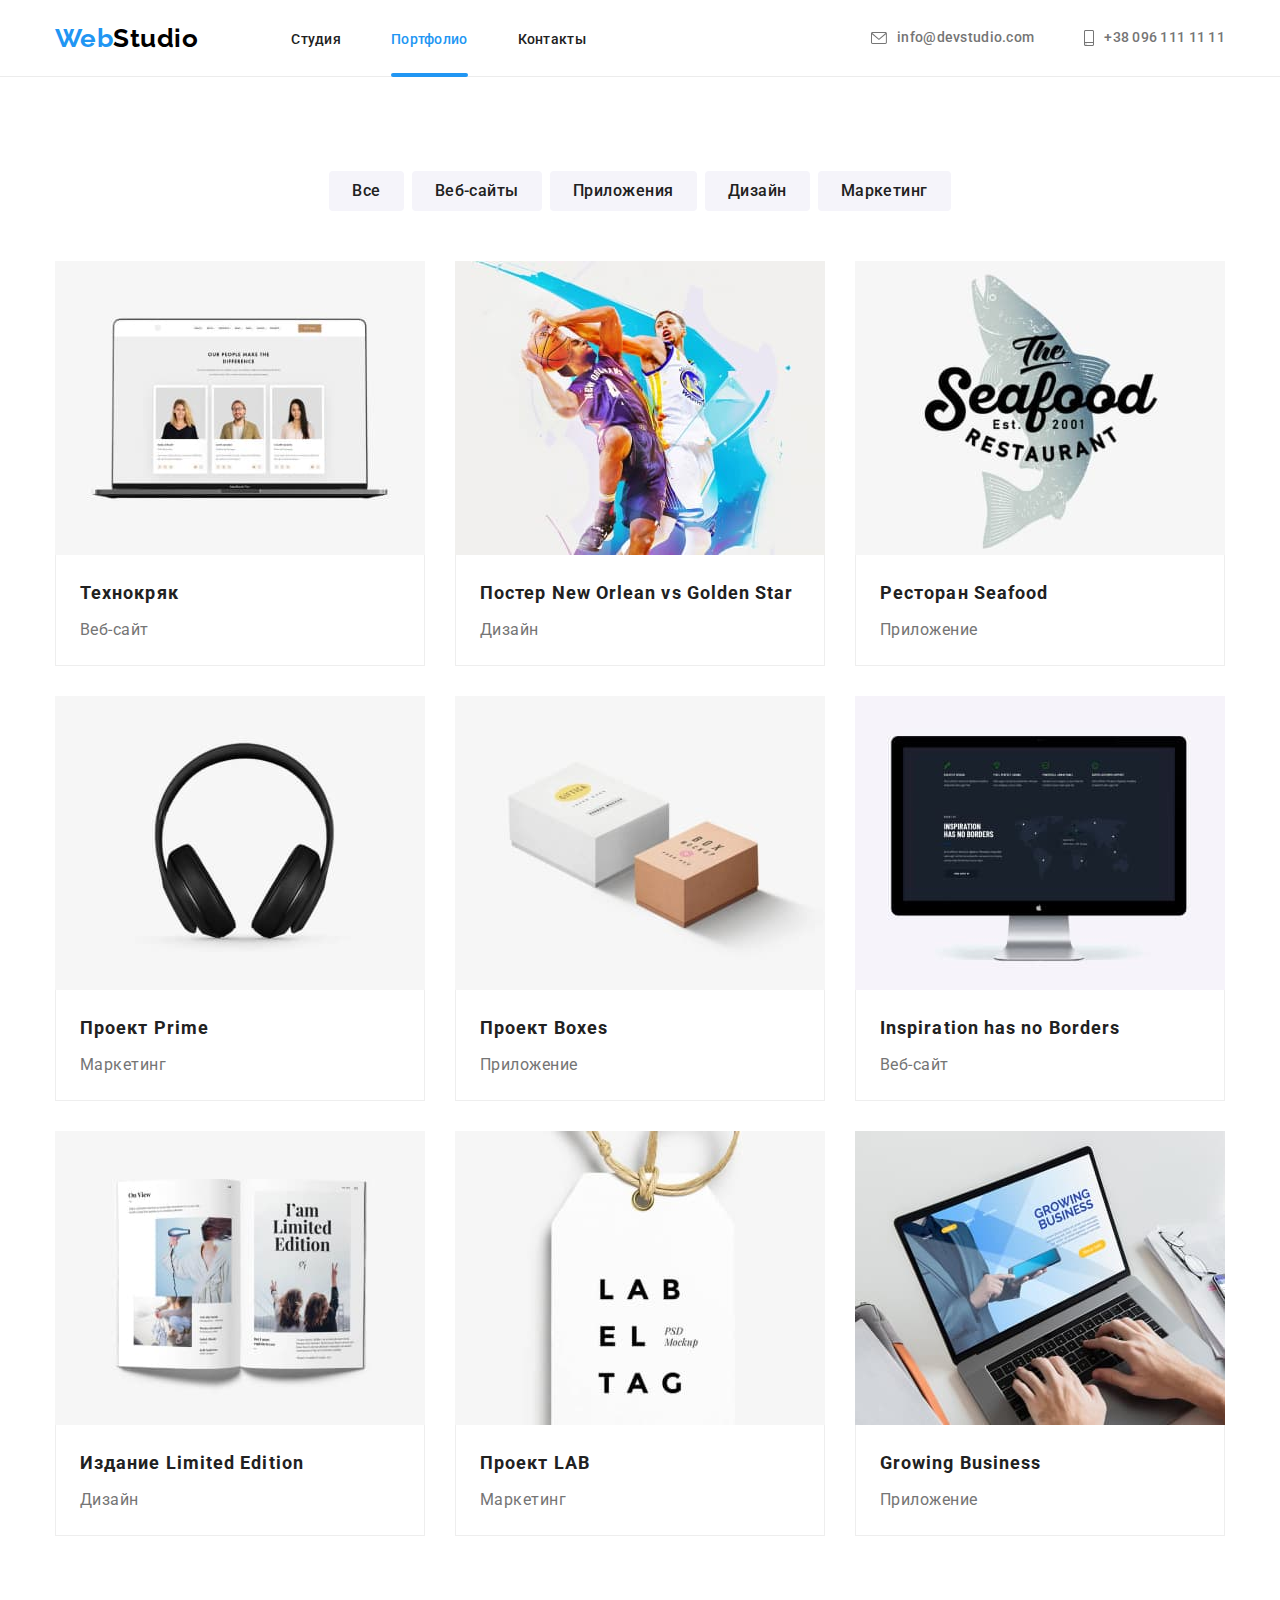
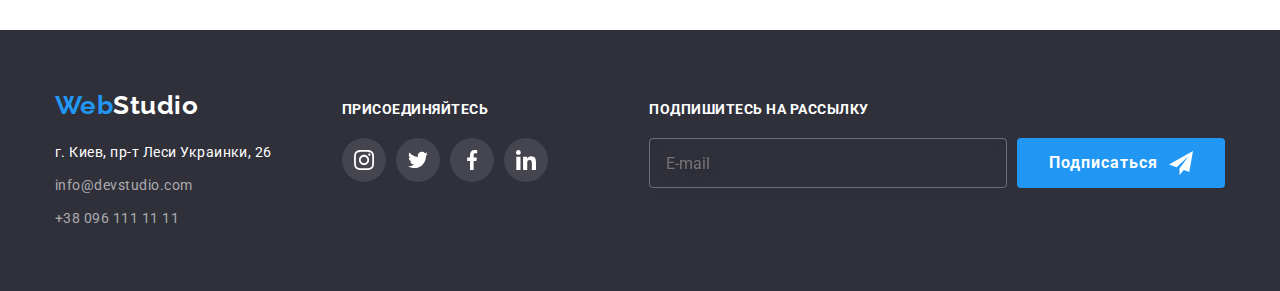
==== commit ddf02268: "final bem2" ====
--- a/portfolio.html
+++ b/portfolio.html
@@ -41,17 +41,17 @@
           </ul>
         </nav>
         <ul class="contact-up list">
-          <li class="item">
-            <a href="mailto:test@mail.ua" class="link">
-              <svg class="contact-up-icon" width="16px" height="12px">
+          <li class="contact-up__item item">
+            <a href="mailto:test@mail.ua" class="contact-up__link link">
+              <svg class="contact-up__icon" width="16px" height="12px">
                 <use href="./images/symbol.svg#icon-mail"></use>
               </svg>
               info@devstudio.com
             </a>
           </li>
-          <li class="item">
-            <a href="tel:+380961111111" class="link">
-              <svg class="contact-up-icon" width="10px" height="16px">
+          <li class="contact-up__item item">
+            <a href="tel:+380961111111" class="contact-up__link link">
+              <svg class="contact-up__icon" width="10px" height="16px">
                 <use href="./images/symbol.svg#icon-smartphone"></use>
               </svg>
               +38 096 111 11 11
@@ -260,30 +260,30 @@
         <div class="aside-soc">
           <p class="aside-par">присоединяйтесь</p>
           <ul class="social list">
-            <li class="item">
-              <a href="" class="team-social-link link">
-                <svg class="team-social-icon" width="20px" height="20px">
+            <li class="social__item item">
+              <a href="" class="social__link link aside__link">
+                <svg class="social__icon" width="20px" height="20px">
                   <use href="./images/symbol.svg#icon-instagram1"></use>
                 </svg>
               </a>
             </li>
-            <li class="item">
-              <a href="" class="team-social-link link">
-                <svg class="team-social-icon" width="20px" height="20px">
+            <li class="social__item item">
+              <a href="" class="social__link link aside__link">
+                <svg class="social__icon" width="20px" height="20px">
                   <use href="./images/symbol.svg#icon-twitter2"></use>
                 </svg>
               </a>
             </li>
-            <li class="item">
-              <a href="" class="team-social-link link">
-                <svg class="team-social-icon" width="20px" height="20px">
+            <li class="social__item item">
+              <a href="" class="social__link link aside__link">
+                <svg class="social__icon" width="20px" height="20px">
                   <use href="./images/symbol.svg#icon-facebook3"></use>
                 </svg>
               </a>
             </li>
-            <li class="item">
-              <a href="" class="team-social-link link">
-                <svg class="team-social-icon" width="20px" height="20px">
+            <li class="social__item item">
+              <a href="" class="social__link link aside__link">
+                <svg class="social__icon" width="20px" height="20px">
                   <use href="./images/symbol.svg#icon-linkedin4"></use>
                 </svg>
               </a>
--- a/css/main.min.css
+++ b/css/main.min.css
@@ -1 +1 @@
-:root{--primary-text-color: #757575;--secondery-text-color: #212121;--third-text-color: rgba(255, 255, 255, 0.6);--logo-color: #000000;--accent-color: #2196f3;--accent-hover-color: #188ce8;--accent-button-color: #f5f4fa;--primary-white-color: #ffffff;--primary-background-color: #2f303a}h1,h2,h3,h4,h5,h6{margin-top:0}p{margin-top:0;margin-bottom:0}img{display:block}body{margin:0;letter-spacing:.03em;background-color:var(--primary-white-color);color:var(--primary-text-color);font-family:"Roboto",sans-serif}.list{list-style:none;padding:0;margin:0}.link{text-decoration:none}.visually-hidden{position:absolute;width:1px;height:1px;margin:-1px;border:0;padding:0;white-space:nowrap;clip-path:inset(100%);clip:rect(0 0 0 0);overflow:hidden}.container{margin-left:auto;margin-right:auto;width:1200px;padding-left:15px;padding-right:15px}.logo{display:inherit;font-family:"Raleway",sans-serif;font-weight:700;font-size:26px;line-height:1.19;color:var(--accent-color)}.logo__black{color:var(--logo-color)}.logo__white{color:var(--primary-white-color)}.top-side{border-bottom:1px solid #ececec}.header{display:flex;align-items:center}.navigation-site{display:flex;margin-left:93px}.navigation-site .item+.item{margin-left:50px}.navigation-site__link{display:block;padding-top:32px;padding-bottom:28px;color:var(--secondery-text-color);font-weight:500;font-size:14px;line-height:1.14;letter-spacing:.02em;transition-property:color;transition-duration:250ms;transition-timing-function:cubic-bezier(0.4, 0, 0.2, 1)}.navigation-site__link:hover,.navigation-site__link:focus{color:var(--accent-color)}.navigation-site__link--current{color:var(--accent-color)}.navigation-site__item--active:after{content:"";display:block;position:absolute;width:100%;height:4px;background-color:var(--accent-color);border-radius:2px;bottom:-1px}.navigation-site__item--active{position:relative}.contact-up{display:flex;margin-left:auto}.contact-up .item+.item{margin-left:50px}.contact-up__link{display:flex;font-weight:500;font-size:14px;line-height:1.14;letter-spacing:.02em;color:var(--primary-text-color);align-items:center;transition-property:color;transition-duration:250ms;transition-timing-function:cubic-bezier(0.4, 0, 0.2, 1)}.contact-up__link:hover,.contact-up__link:focus{color:var(--accent-color)}.contact-up__icon{margin-right:10px;fill:currentColor}.hero{max-width:1600px;height:600px;margin-left:auto;margin-right:auto;background-image:linear-gradient(to right, rgba(47, 48, 58, 0.4), rgba(47, 48, 58, 0.4)),url(../images/imghero.jpg);background-repeat:no-repeat;background-position:center;background-size:cover;padding-top:200px;padding-bottom:200px;background-color:var(--primary-background-color)}.hero .container{text-align:center}.hero-title{font-weight:900;font-size:44px;line-height:1.39;letter-spacing:.06em;text-transform:uppercase;color:var(--primary-white-color)}.hero-button{border:1px solid rgba(0,0,0,0);border-radius:4px;padding:10px 32px;min-width:200px;color:var(--primary-white-color);background-color:var(--accent-color);font-weight:700;line-height:1.87;text-align:center;letter-spacing:.06em;cursor:pointer;transition-property:background-color;transition-duration:250ms;transition-timing-function:cubic-bezier(0.4, 0, 0.2, 1)}.hero-button:hover,.hero-button:focus{background-color:var(--accent-hover-color)}.section{padding-top:94px;padding-bottom:94px}.section-title{margin-bottom:50px;font-size:36px;line-height:1.17;text-align:center;color:var(--secondery-text-color)}.feature-list{display:flex;font-size:14px;line-height:1.7}.feature-list .item{min-width:270px;flex-basis:calc(25% - 30px)}.feature-list .item+.item{margin-left:30px}.feature-list .item::before{display:block;content:"";height:120px;margin-bottom:30px;background-size:70px;background-repeat:no-repeat;background-position:center;background-color:var(--accent-button-color);border-radius:4px}.feature-list .title{margin-bottom:10px;font-size:14px;line-height:1.14;text-transform:uppercase;color:var(--secondery-text-color)}.feature-list>.item:nth-child(1)::before{background-image:url(../images/sat.svg)}.feature-list>.item:nth-child(2)::before{background-image:url(../images/time.svg)}.feature-list>.item:nth-child(3)::before{background-image:url(../images/diagram3.svg)}.feature-list>.item:nth-child(4)::before{background-image:url(../images/astronaut4.svg)}.section.work{padding-top:0}.work-list{display:flex}.work-list .par{display:flex;align-items:center;justify-content:center;position:absolute;bottom:0px;color:var(--primary-white-color);width:100%;height:70px;font-style:normal;font-weight:700;font-size:14px;line-height:1.14;text-transform:uppercase;background:rgba(47,48,58,.8)}.work-list .item{flex-basis:calc(33.3333333333% - 30px);position:relative}.work-list .item+.item{margin-left:30px}.team{background-color:var(--accent-button-color)}.team-list{display:flex;line-height:1.19;text-align:center}.title{margin-bottom:10px;font-size:16px;font-weight:500;line-height:1.19;text-align:center;color:var(--secondery-text-color)}.team-list__item{flex-basis:calc(25% - 30px);box-shadow:0px 1px 3px rgba(0,0,0,.12),0px 1px 1px rgba(0,0,0,.14),0px 2px 1px rgba(0,0,0,.2);border-radius:0px 0px 4px 4px}.team-list__item+.item{margin-left:30px}.team-content__par{margin-bottom:16px}.social{display:flex;justify-content:center;gap:10px}.social__link{width:44px;height:44px;border-radius:50%;display:flex;align-items:center;justify-content:center;color:#afb1b8;transition-property:color,background-color;transition-duration:250ms;transition-timing-function:cubic-bezier(0.4, 0, 0.2, 1)}.social__icon{fill:currentColor}.social__link:hover,.social__link:focus{background-color:var(--accent-color);color:var(--primary-white-color)}.team-content{padding:30px 0px;border-radius:0px 0px 4px 4px;background-color:var(--primary-white-color)}.clients-list{display:flex;gap:30px;align-items:center}.clients-link{display:flex;align-items:center;justify-content:center;color:#afb1b8;width:170px;height:92px;border:1px solid #afb1b8;border-radius:4px;transition-property:border,color;transition-duration:250ms;transition-timing-function:cubic-bezier(0.4, 0, 0.2, 1)}.clients-link>.link-icon{fill:currentColor}.clients-link:hover,.clients-link:focus{color:#2196f3;border:1px solid var(--accent-color)}.aside{padding-top:60px;padding-bottom:60px;background-color:var(--primary-background-color);color:var(--primary-white-color)}.aside .container{display:flex;align-items:baseline}.aside .team-social-link{background-color:rgba(255,255,255,.1);color:var(--primary-white-color);transition-property:background-color;transition-duration:250ms;transition-timing-function:cubic-bezier(0.4, 0, 0.2, 1)}.contact-down{margin-top:20px;font-size:14px;line-height:1.71;font-style:normal}.contact-down__link{color:var(--third-text-color);transition-property:color;transition-duration:250ms;transition-timing-function:cubic-bezier(0.4, 0, 0.2, 1)}.contact-down__link:hover,.contact-down__link:focus{color:var(--accent-color)}.contact-down__list{margin-top:9px}.contact-down__item:first-child{margin-bottom:9px}.aside-soc{margin-left:70px}.aside-par{margin-bottom:20px;font-style:normal;font-weight:700;font-size:14px;line-height:1.14;text-transform:uppercase}.aside-subscription{margin-left:auto}.aside-subscription .hero-button{display:flex;align-items:center;margin-left:10px;border:0px}.aside-subscription .hero-button::after{justify-content:center;content:"";width:24px;height:24px;margin-left:11px;background-image:url("../images/icon-send.svg");background-size:contain}.aside-form{display:flex}.aside-form-mail{width:358px;height:50px;border:1px solid rgba(255,255,255,.3);filter:drop-shadow(0px 4px 4px rgba(0, 0, 0, 0.15));border-radius:4px;background-color:rgba(0,0,0,0);padding-left:16px;color:rgba(255,255,255,.6)}.team-social-icon{fill:currentColor}.team-social-link:hover,.team-social-link:focus{background-color:var(--accent-color)}.menu{display:flex;justify-content:center;margin-bottom:50px}.menu .item+.item{margin-left:8px}.menu__button{border:1px solid rgba(0,0,0,0);border-radius:4px;padding:6px 22px;font-weight:500;line-height:1.63;text-align:center;letter-spacing:.03em;font-family:inherit;cursor:pointer;color:var(--secondery-text-color);background-color:var(--accent-button-color);transition-property:background-color,color,box-shadow;transition-duration:250ms;transition-timing-function:cubic-bezier(0.4, 0, 0.2, 1)}.menu__button:hover,.menu__button:focus{color:var(--primary-white-color);background-color:var(--accent-color);box-shadow:0px 3px 1px rgba(0,0,0,.1),0px 1px 2px rgba(0,0,0,.08),0px 2px 2px rgba(0,0,0,.12)}.gallery{display:flex;flex-wrap:wrap;margin-left:-30px;margin-top:-30px}.gallery .item{flex-basis:calc(33.3333333333% - 30px);margin-left:30px;margin-top:30px}.gallery .item:hover .gallery-thum__par,.gallery .item:focus .gallery-thum__par{transform:translateY(-100%)}.gallery-thum{position:relative;overflow:hidden}.gallery-thum__par{position:absolute;width:100%;height:100%;padding:63px 24px;font-weight:400;font-size:18px;line-height:1.56;color:var(--primary-white-color);background-color:rgba(33,150,243,.9);transform:translateY(0);transition-duration:250ms;transition-timing-function:cubic-bezier(0.4, 0, 0.2, 1);overflow:auto}.gallery__link{display:block;line-height:1.88;color:var(--primary-text-color);transition-property:box-shadow;transition-duration:250ms;transition-timing-function:cubic-bezier(0.4, 0, 0.2, 1)}.gallery__link:hover,.gallery__link:focus{box-shadow:0px 1px 1px rgba(0,0,0,.12),0px 4px 4px rgba(0,0,0,.06),1px 4px 6px rgba(0,0,0,.16)}.gallery-meta__title{margin-bottom:4px;font-size:18px;line-height:2;letter-spacing:.06em;color:var(--secondery-text-color)}.gallery-meta{padding:20px 24px;border-left:1px solid #eee;border-right:1px solid #eee;border-bottom:1px solid #eee}.backdrop{position:fixed;top:0;left:0;width:100%;height:100%;background:rgba(0,0,0,.2);opacity:1;transition:opacity 300ms cubic-bezier(0.4, 0, 0.2, 1),visibility 300ms cubic-bezier(0.4, 0, 0.2, 1)}.backdrop.is-hidden{visibility:hidden;opacity:0;pointer-events:none}.backdrop.is-hidden .modal{transform:translate(-50%, -50%) scale(0.1)}.modal{width:528px;min-height:581px;background-color:#fff;border-radius:4px;box-shadow:0px 1px 3px rgba(0,0,0,.12),0px 1px 1px rgba(0,0,0,.14),0px 2px 1px rgba(0,0,0,.2);position:absolute;top:50%;left:50%;padding:40px;transform:translate(-50%, -50%) scale(1);transition:transform 300ms cubic-bezier(0.4, 0, 0.2, 1)}.modal-btn{position:absolute;right:10px;top:10px;display:flex;align-items:center;justify-content:center;width:30px;height:30px;border-radius:50%;background-color:#fff;border:1px solid rgba(0,0,0,.1);cursor:pointer;outline:rgba(0,0,0,0)}.modal-icon{transition:fill 250ms cubic-bezier(0.4, 0, 0.2, 1)}.modal-btn:focus .modal-icon,.modal-btn:hover .modal-icon{fill:var(--accent-color)}.speaker-form-par{display:flex;justify-content:center;margin-bottom:12px;font-weight:700;font-size:20px;line-height:1.15;color:#212121}.spacer-box-input{width:100%;height:40px;padding-left:40px;outline:rgba(0,0,0,0);border:1px solid rgba(33,33,33,.2);border-radius:4px;transition:border-color 250ms cubic-bezier(0.4, 0, 0.2, 1)}.spacer-box-input:focus{border-color:var(--accent-color)}.spacer-box-input:focus+.speacer-box-icon{fill:var(--accent-color)}.speacer-box{position:relative}.speaker-modal{margin-bottom:10px}.speaker-modal-comment{margin-bottom:20px}.speacer-box-icon{position:absolute;left:12px;top:50%;transform:translateY(-50%);transition:fill 250ms cubic-bezier(0.4, 0, 0.2, 1)}.label{margin-bottom:4px;font-size:12px;line-height:1.17;letter-spacing:.01em;display:block;color:#757575}.comment-label::placeholder{font-size:14px;line-height:1.14;letter-spacing:.01em;color:rgba(117,117,117,.5)}.comment-label{padding:12px 16px;width:100%;height:120px;resize:none;border:1px solid rgba(33,33,33,.2);border-radius:4px;outline:rgba(0,0,0,0);transition:border-color 250ms cubic-bezier(0.4, 0, 0.2, 1)}.comment-label:focus{border-color:var(--accent-color)}.form-check{margin-bottom:30px;text-align:center;font-size:14px;line-height:1.71px}.speaker-form .hero-button{display:block;margin-left:auto;margin-right:auto;box-shadow:0px 1px 3px rgba(0,0,0,.12),0px 1px 1px rgba(0,0,0,.14),0px 2px 1px rgba(0,0,0,.2)}.check-input{appearance:none;position:absolute}.check-icon{display:inline-block;vertical-align:middle;width:16px;height:15px;border:2px solid var(--secondery-text-color);border-radius:4px;transition-property:background-color,background-image,border-color,color,outline-color;transition-duration:250ms;transition-timing-function:cubic-bezier(0.4, 0, 0.2, 1)}.check-input:checked+.check-icon{background-color:var(--accent-color);border:rgba(0,0,0,0);background-image:url(../images/icon-check.svg);background-size:contain;background-origin:border-box}.check-input:focus+.check-icon{border-color:var(--accent-color)}.check-link{color:var(--accent-color);outline-color:rgba(0,0,0,0);transition:outline-color 250ms cubic-bezier(0.4, 0, 0.2, 1)}.check-link:focus{outline-color:var(--accent-color)}/*# sourceMappingURL=main.min.css.map */+:root{--primary-text-color: #757575;--secondery-text-color: #212121;--third-text-color: rgba(255, 255, 255, 0.6);--logo-color: #000000;--accent-color: #2196f3;--accent-hover-color: #188ce8;--accent-button-color: #f5f4fa;--primary-white-color: #ffffff;--primary-background-color: #2f303a}h1,h2,h3,h4,h5,h6{margin-top:0}p{margin-top:0;margin-bottom:0}img{display:block}body{margin:0;letter-spacing:.03em;background-color:var(--primary-white-color);color:var(--primary-text-color);font-family:"Roboto",sans-serif}.list{list-style:none;padding:0;margin:0}.link{text-decoration:none}.visually-hidden{position:absolute;width:1px;height:1px;margin:-1px;border:0;padding:0;white-space:nowrap;clip-path:inset(100%);clip:rect(0 0 0 0);overflow:hidden}.container{margin-left:auto;margin-right:auto;width:1200px;padding-left:15px;padding-right:15px}.logo{display:inherit;font-family:"Raleway",sans-serif;font-weight:700;font-size:26px;line-height:1.19;color:var(--accent-color)}.logo__black{color:var(--logo-color)}.logo__white{color:var(--primary-white-color)}.top-side{border-bottom:1px solid #ececec}.header{display:flex;align-items:center}.navigation-site{display:flex;margin-left:93px}.navigation-site .item+.item{margin-left:50px}.navigation-site__link{display:block;padding-top:32px;padding-bottom:28px;color:var(--secondery-text-color);font-weight:500;font-size:14px;line-height:1.14;letter-spacing:.02em;transition-property:color;transition-duration:250ms;transition-timing-function:cubic-bezier(0.4, 0, 0.2, 1)}.navigation-site__link:hover,.navigation-site__link:focus{color:var(--accent-color)}.navigation-site__link--current{color:var(--accent-color)}.navigation-site__item--active:after{content:"";display:block;position:absolute;width:100%;height:4px;background-color:var(--accent-color);border-radius:2px;bottom:-1px}.navigation-site__item--active{position:relative}.contact-up{display:flex;margin-left:auto}.contact-up .item+.item{margin-left:50px}.contact-up__link{display:flex;font-weight:500;font-size:14px;line-height:1.14;letter-spacing:.02em;color:var(--primary-text-color);align-items:center;transition-property:color;transition-duration:250ms;transition-timing-function:cubic-bezier(0.4, 0, 0.2, 1)}.contact-up__link:hover,.contact-up__link:focus{color:var(--accent-color)}.contact-up__icon{margin-right:10px;fill:currentColor}.hero{max-width:1600px;height:600px;margin-left:auto;margin-right:auto;background-image:linear-gradient(to right, rgba(47, 48, 58, 0.4), rgba(47, 48, 58, 0.4)),url(../images/imghero.jpg);background-repeat:no-repeat;background-position:center;background-size:cover;padding-top:200px;padding-bottom:200px;background-color:var(--primary-background-color)}.hero .container{text-align:center}.hero-title{font-weight:900;font-size:44px;line-height:1.39;letter-spacing:.06em;text-transform:uppercase;color:var(--primary-white-color)}.hero-button{border:1px solid rgba(0,0,0,0);border-radius:4px;padding:10px 32px;min-width:200px;color:var(--primary-white-color);background-color:var(--accent-color);font-weight:700;line-height:1.87;text-align:center;letter-spacing:.06em;cursor:pointer;transition-property:background-color;transition-duration:250ms;transition-timing-function:cubic-bezier(0.4, 0, 0.2, 1)}.hero-button:hover,.hero-button:focus{background-color:var(--accent-hover-color)}.section{padding-top:94px;padding-bottom:94px}.section-title{margin-bottom:50px;font-size:36px;line-height:1.17;text-align:center;color:var(--secondery-text-color)}.feature-list{display:flex;font-size:14px;line-height:1.7}.feature-list__item{min-width:270px;flex-basis:calc(25% - 30px)}.feature-list__item+.feature-list__item{margin-left:30px}.feature-list__item::before{display:block;content:"";height:120px;margin-bottom:30px;background-size:70px;background-repeat:no-repeat;background-position:center;background-color:var(--accent-button-color);border-radius:4px}.feature-list__title{margin-bottom:10px;font-size:14px;line-height:1.14;text-transform:uppercase;color:var(--secondery-text-color)}.feature-list__item:nth-child(1)::before{background-image:url(../images/sat.svg)}.feature-list__item:nth-child(2)::before{background-image:url(../images/time.svg)}.feature-list__item:nth-child(3)::before{background-image:url(../images/diagram3.svg)}.feature-list__item:nth-child(4)::before{background-image:url(../images/astronaut4.svg)}.section.work{padding-top:0}.work-list{display:flex}.work-list .par{display:flex;align-items:center;justify-content:center;position:absolute;bottom:0px;color:var(--primary-white-color);width:100%;height:70px;font-style:normal;font-weight:700;font-size:14px;line-height:1.14;text-transform:uppercase;background:rgba(47,48,58,.8)}.work-list .item{flex-basis:calc(33.3333333333% - 30px);position:relative}.work-list .item+.item{margin-left:30px}.team{background-color:var(--accent-button-color)}.team-list{display:flex;line-height:1.19;text-align:center}.title{margin-bottom:10px;font-size:16px;font-weight:500;line-height:1.19;text-align:center;color:var(--secondery-text-color)}.team-list__item{flex-basis:calc(25% - 30px);box-shadow:0px 1px 3px rgba(0,0,0,.12),0px 1px 1px rgba(0,0,0,.14),0px 2px 1px rgba(0,0,0,.2);border-radius:0px 0px 4px 4px}.team-list__item+.item{margin-left:30px}.team-content__par{margin-bottom:16px}.social{display:flex;justify-content:center;gap:10px}.social__link{width:44px;height:44px;border-radius:50%;display:flex;align-items:center;justify-content:center;color:#afb1b8;transition-property:color,background-color;transition-duration:250ms;transition-timing-function:cubic-bezier(0.4, 0, 0.2, 1)}.social__icon{fill:currentColor}.social__link:hover,.social__link:focus{background-color:var(--accent-color);color:var(--primary-white-color)}.team-content{padding:30px 0px;border-radius:0px 0px 4px 4px;background-color:var(--primary-white-color)}.clients-list{display:flex;gap:30px;align-items:center}.clients-link{display:flex;align-items:center;justify-content:center;color:#afb1b8;width:170px;height:92px;border:1px solid #afb1b8;border-radius:4px;transition-property:border,color;transition-duration:250ms;transition-timing-function:cubic-bezier(0.4, 0, 0.2, 1)}.clients-link>.link-icon{fill:currentColor}.clients-link:hover,.clients-link:focus{color:#2196f3;border:1px solid var(--accent-color)}.aside{padding-top:60px;padding-bottom:60px;background-color:var(--primary-background-color);color:var(--primary-white-color)}.aside .container{display:flex;align-items:baseline}.aside__link{background-color:rgba(255,255,255,.1);color:var(--primary-white-color);transition-property:background-color;transition-duration:250ms;transition-timing-function:cubic-bezier(0.4, 0, 0.2, 1)}.contact-down{margin-top:20px;font-size:14px;line-height:1.71;font-style:normal}.contact-down__link{color:var(--third-text-color);transition-property:color;transition-duration:250ms;transition-timing-function:cubic-bezier(0.4, 0, 0.2, 1)}.contact-down__link:hover,.contact-down__link:focus{color:var(--accent-color)}.contact-down__list{margin-top:9px}.contact-down__item:first-child{margin-bottom:9px}.aside-soc{margin-left:70px}.aside-par{margin-bottom:20px;font-style:normal;font-weight:700;font-size:14px;line-height:1.14;text-transform:uppercase}.aside-subscription{margin-left:auto}.aside-subscription .hero-button{display:flex;align-items:center;margin-left:10px;border:0px}.aside-subscription .hero-button::after{justify-content:center;content:"";width:24px;height:24px;margin-left:11px;background-image:url("../images/icon-send.svg");background-size:contain}.aside-form{display:flex}.aside-form-mail{width:358px;height:50px;border:1px solid rgba(255,255,255,.3);filter:drop-shadow(0px 4px 4px rgba(0, 0, 0, 0.15));border-radius:4px;background-color:rgba(0,0,0,0);padding-left:16px;color:rgba(255,255,255,.6)}.menu{display:flex;justify-content:center;margin-bottom:50px}.menu .item+.item{margin-left:8px}.menu__button{border:1px solid rgba(0,0,0,0);border-radius:4px;padding:6px 22px;font-weight:500;line-height:1.63;text-align:center;letter-spacing:.03em;font-family:inherit;cursor:pointer;color:var(--secondery-text-color);background-color:var(--accent-button-color);transition-property:background-color,color,box-shadow;transition-duration:250ms;transition-timing-function:cubic-bezier(0.4, 0, 0.2, 1)}.menu__button:hover,.menu__button:focus{color:var(--primary-white-color);background-color:var(--accent-color);box-shadow:0px 3px 1px rgba(0,0,0,.1),0px 1px 2px rgba(0,0,0,.08),0px 2px 2px rgba(0,0,0,.12)}.gallery{display:flex;flex-wrap:wrap;margin-left:-30px;margin-top:-30px}.gallery .item{flex-basis:calc(33.3333333333% - 30px);margin-left:30px;margin-top:30px}.gallery .item:hover .gallery-thum__par,.gallery .item:focus .gallery-thum__par{transform:translateY(-100%)}.gallery-thum{position:relative;overflow:hidden}.gallery-thum__par{position:absolute;width:100%;height:100%;padding:63px 24px;font-weight:400;font-size:18px;line-height:1.56;color:var(--primary-white-color);background-color:rgba(33,150,243,.9);transform:translateY(0);transition-duration:250ms;transition-timing-function:cubic-bezier(0.4, 0, 0.2, 1);overflow:auto}.gallery__link{display:block;line-height:1.88;color:var(--primary-text-color);transition-property:box-shadow;transition-duration:250ms;transition-timing-function:cubic-bezier(0.4, 0, 0.2, 1)}.gallery__link:hover,.gallery__link:focus{box-shadow:0px 1px 1px rgba(0,0,0,.12),0px 4px 4px rgba(0,0,0,.06),1px 4px 6px rgba(0,0,0,.16)}.gallery-meta__title{margin-bottom:4px;font-size:18px;line-height:2;letter-spacing:.06em;color:var(--secondery-text-color)}.gallery-meta{padding:20px 24px;border-left:1px solid #eee;border-right:1px solid #eee;border-bottom:1px solid #eee}.backdrop{position:fixed;top:0;left:0;width:100%;height:100%;background:rgba(0,0,0,.2);opacity:1;transition:opacity 300ms cubic-bezier(0.4, 0, 0.2, 1),visibility 300ms cubic-bezier(0.4, 0, 0.2, 1)}.backdrop.is-hidden{visibility:hidden;opacity:0;pointer-events:none}.backdrop.is-hidden .modal{transform:translate(-50%, -50%) scale(0.1)}.modal{width:528px;min-height:581px;background-color:#fff;border-radius:4px;box-shadow:0px 1px 3px rgba(0,0,0,.12),0px 1px 1px rgba(0,0,0,.14),0px 2px 1px rgba(0,0,0,.2);position:absolute;top:50%;left:50%;padding:40px;transform:translate(-50%, -50%) scale(1);transition:transform 300ms cubic-bezier(0.4, 0, 0.2, 1)}.modal-btn{position:absolute;right:10px;top:10px;display:flex;align-items:center;justify-content:center;width:30px;height:30px;border-radius:50%;background-color:#fff;border:1px solid rgba(0,0,0,.1);cursor:pointer;outline:rgba(0,0,0,0)}.modal-icon{transition:fill 250ms cubic-bezier(0.4, 0, 0.2, 1)}.modal-btn:focus .modal-icon,.modal-btn:hover .modal-icon{fill:var(--accent-color)}.speaker-form-par{display:flex;justify-content:center;margin-bottom:12px;font-weight:700;font-size:20px;line-height:1.15;color:#212121}.spacer-box-input{width:100%;height:40px;padding-left:40px;outline:rgba(0,0,0,0);border:1px solid rgba(33,33,33,.2);border-radius:4px;transition:border-color 250ms cubic-bezier(0.4, 0, 0.2, 1)}.spacer-box-input:focus{border-color:var(--accent-color)}.spacer-box-input:focus+.speacer-box-icon{fill:var(--accent-color)}.speacer-box{position:relative}.speaker-modal{margin-bottom:10px}.speaker-modal-comment{margin-bottom:20px}.speacer-box-icon{position:absolute;left:12px;top:50%;transform:translateY(-50%);transition:fill 250ms cubic-bezier(0.4, 0, 0.2, 1)}.label{margin-bottom:4px;font-size:12px;line-height:1.17;letter-spacing:.01em;display:block;color:#757575}.comment-label::placeholder{font-size:14px;line-height:1.14;letter-spacing:.01em;color:rgba(117,117,117,.5)}.comment-label{padding:12px 16px;width:100%;height:120px;resize:none;border:1px solid rgba(33,33,33,.2);border-radius:4px;outline:rgba(0,0,0,0);transition:border-color 250ms cubic-bezier(0.4, 0, 0.2, 1)}.comment-label:focus{border-color:var(--accent-color)}.form-check{margin-bottom:30px;text-align:center;font-size:14px;line-height:1.71px}.speaker-form .hero-button{display:block;margin-left:auto;margin-right:auto;box-shadow:0px 1px 3px rgba(0,0,0,.12),0px 1px 1px rgba(0,0,0,.14),0px 2px 1px rgba(0,0,0,.2)}.check-input{appearance:none;position:absolute}.check-icon{display:inline-block;vertical-align:middle;width:16px;height:15px;border:2px solid var(--secondery-text-color);border-radius:4px;transition-property:background-color,background-image,border-color,color,outline-color;transition-duration:250ms;transition-timing-function:cubic-bezier(0.4, 0, 0.2, 1)}.check-input:checked+.check-icon{background-color:var(--accent-color);border:rgba(0,0,0,0);background-image:url(../images/icon-check.svg);background-size:contain;background-origin:border-box}.check-input:focus+.check-icon{border-color:var(--accent-color)}.check-link{color:var(--accent-color);outline-color:rgba(0,0,0,0);transition:outline-color 250ms cubic-bezier(0.4, 0, 0.2, 1)}.check-link:focus{outline-color:var(--accent-color)}/*# sourceMappingURL=main.min.css.map */